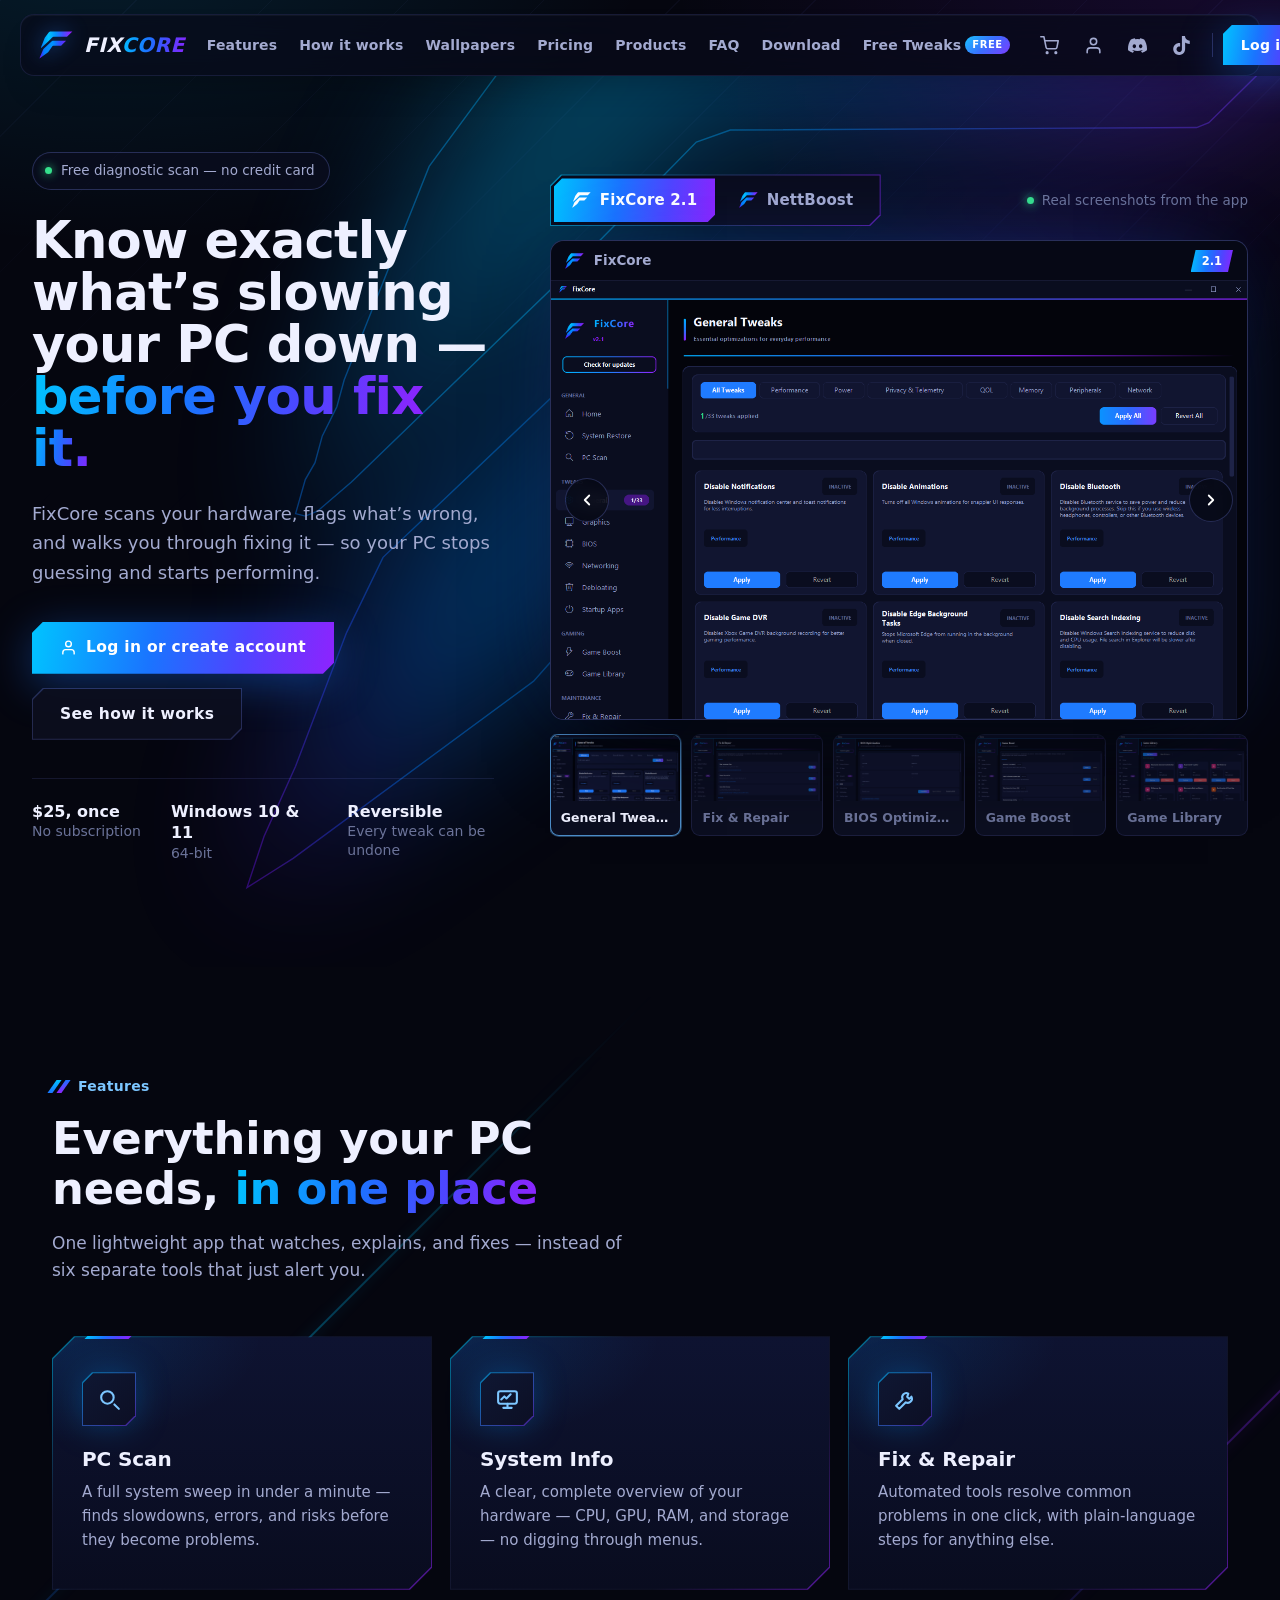
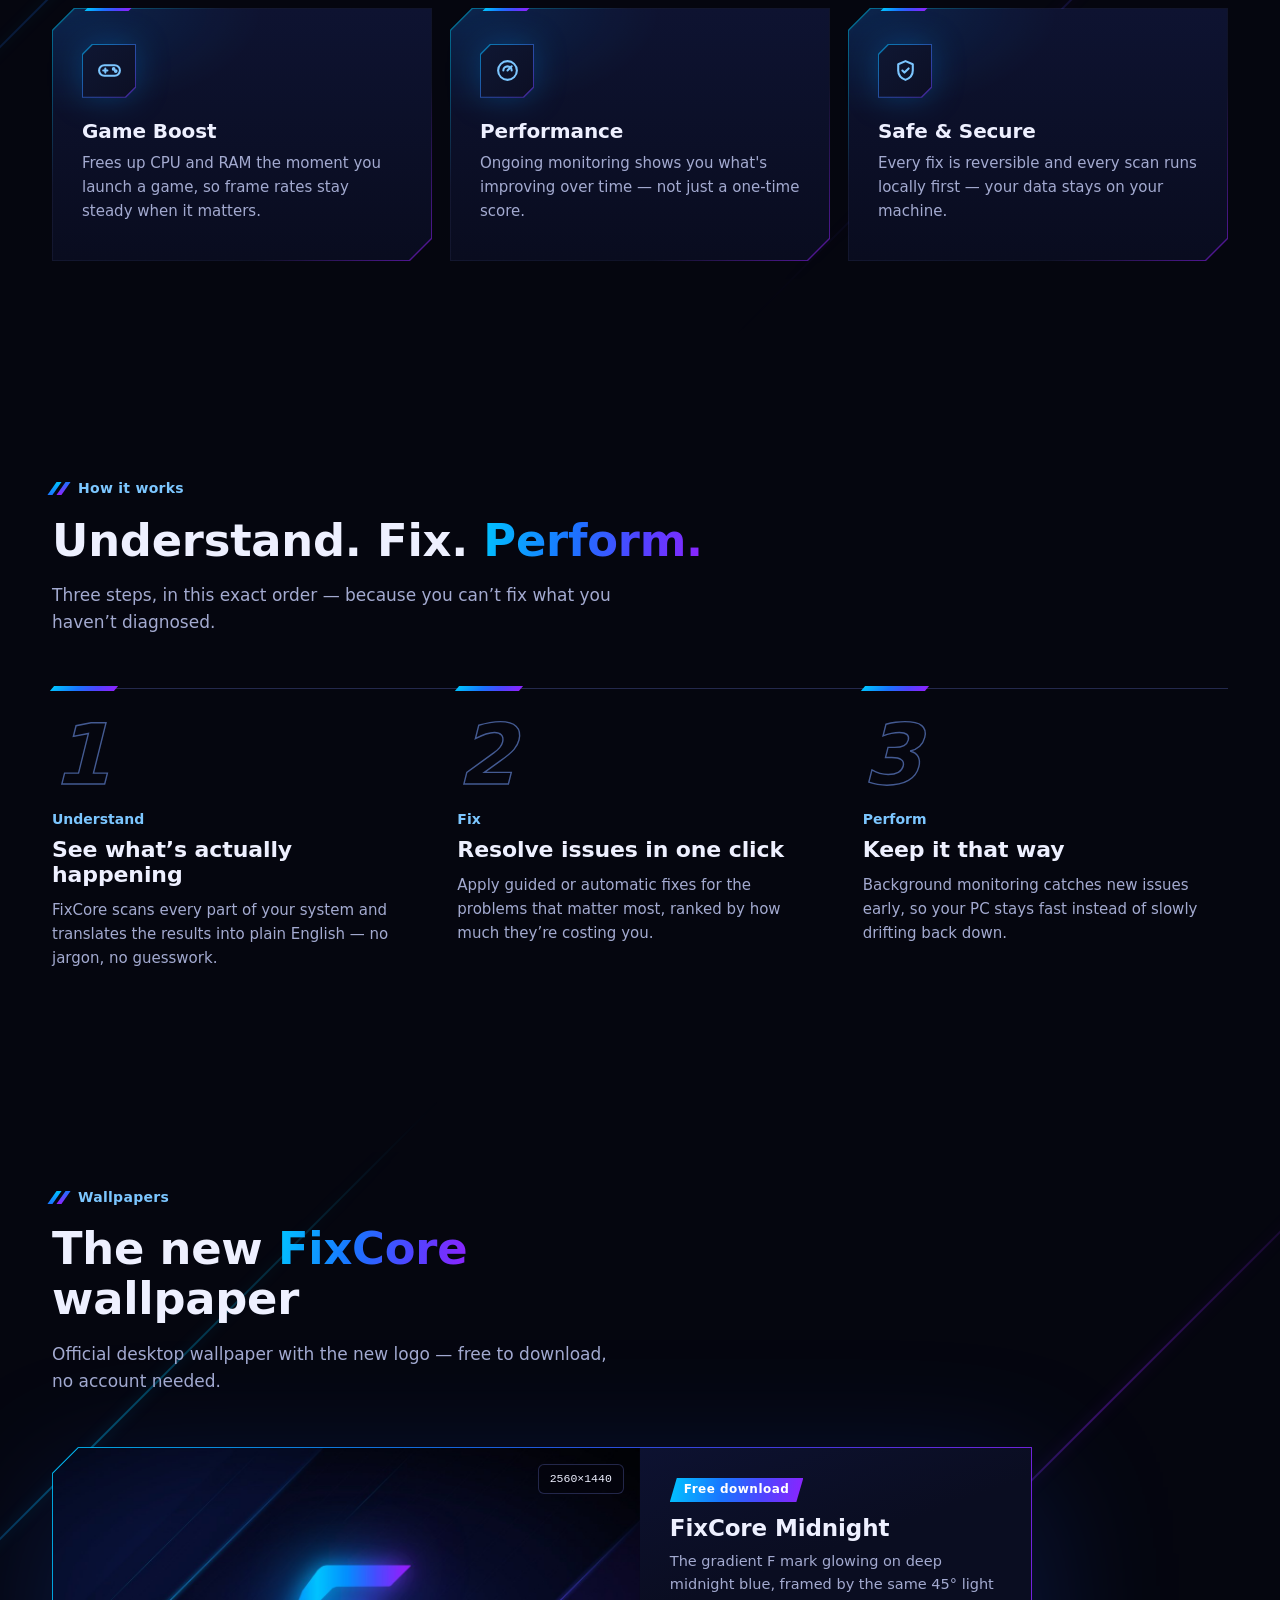
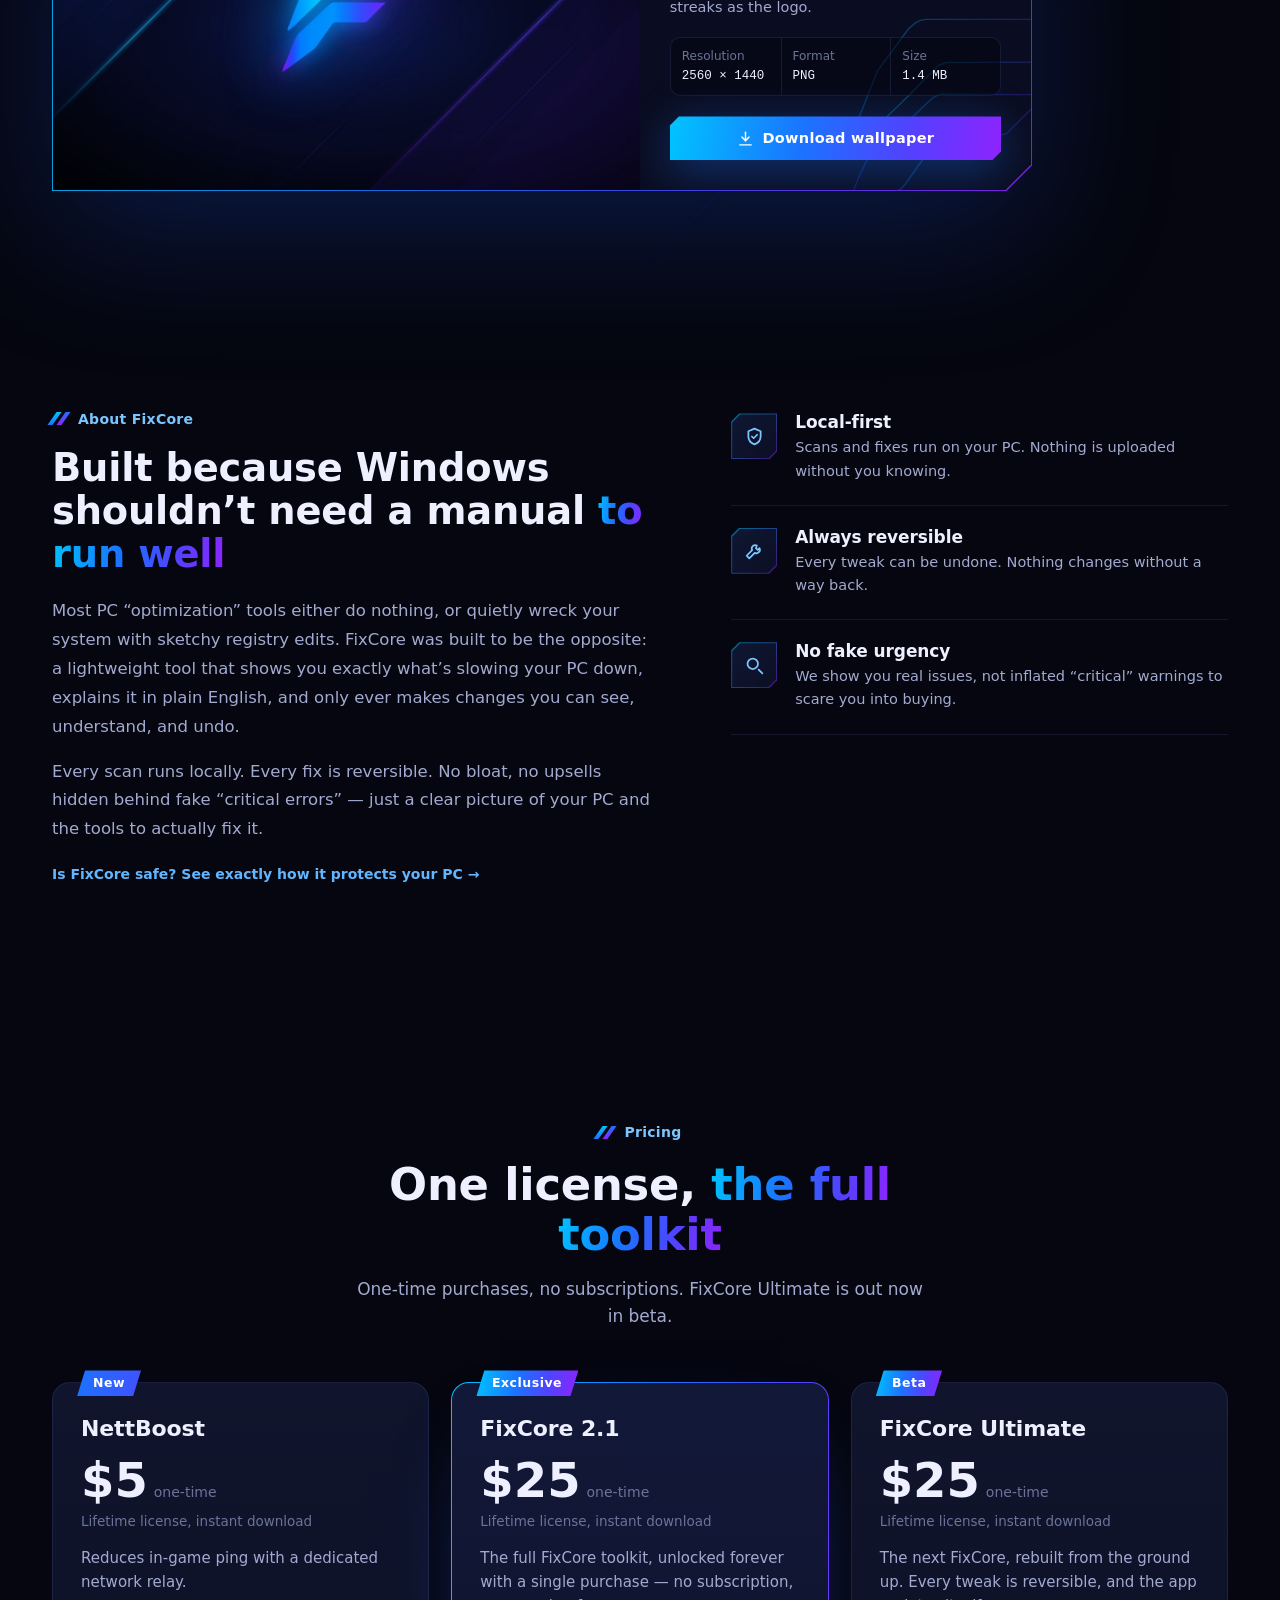
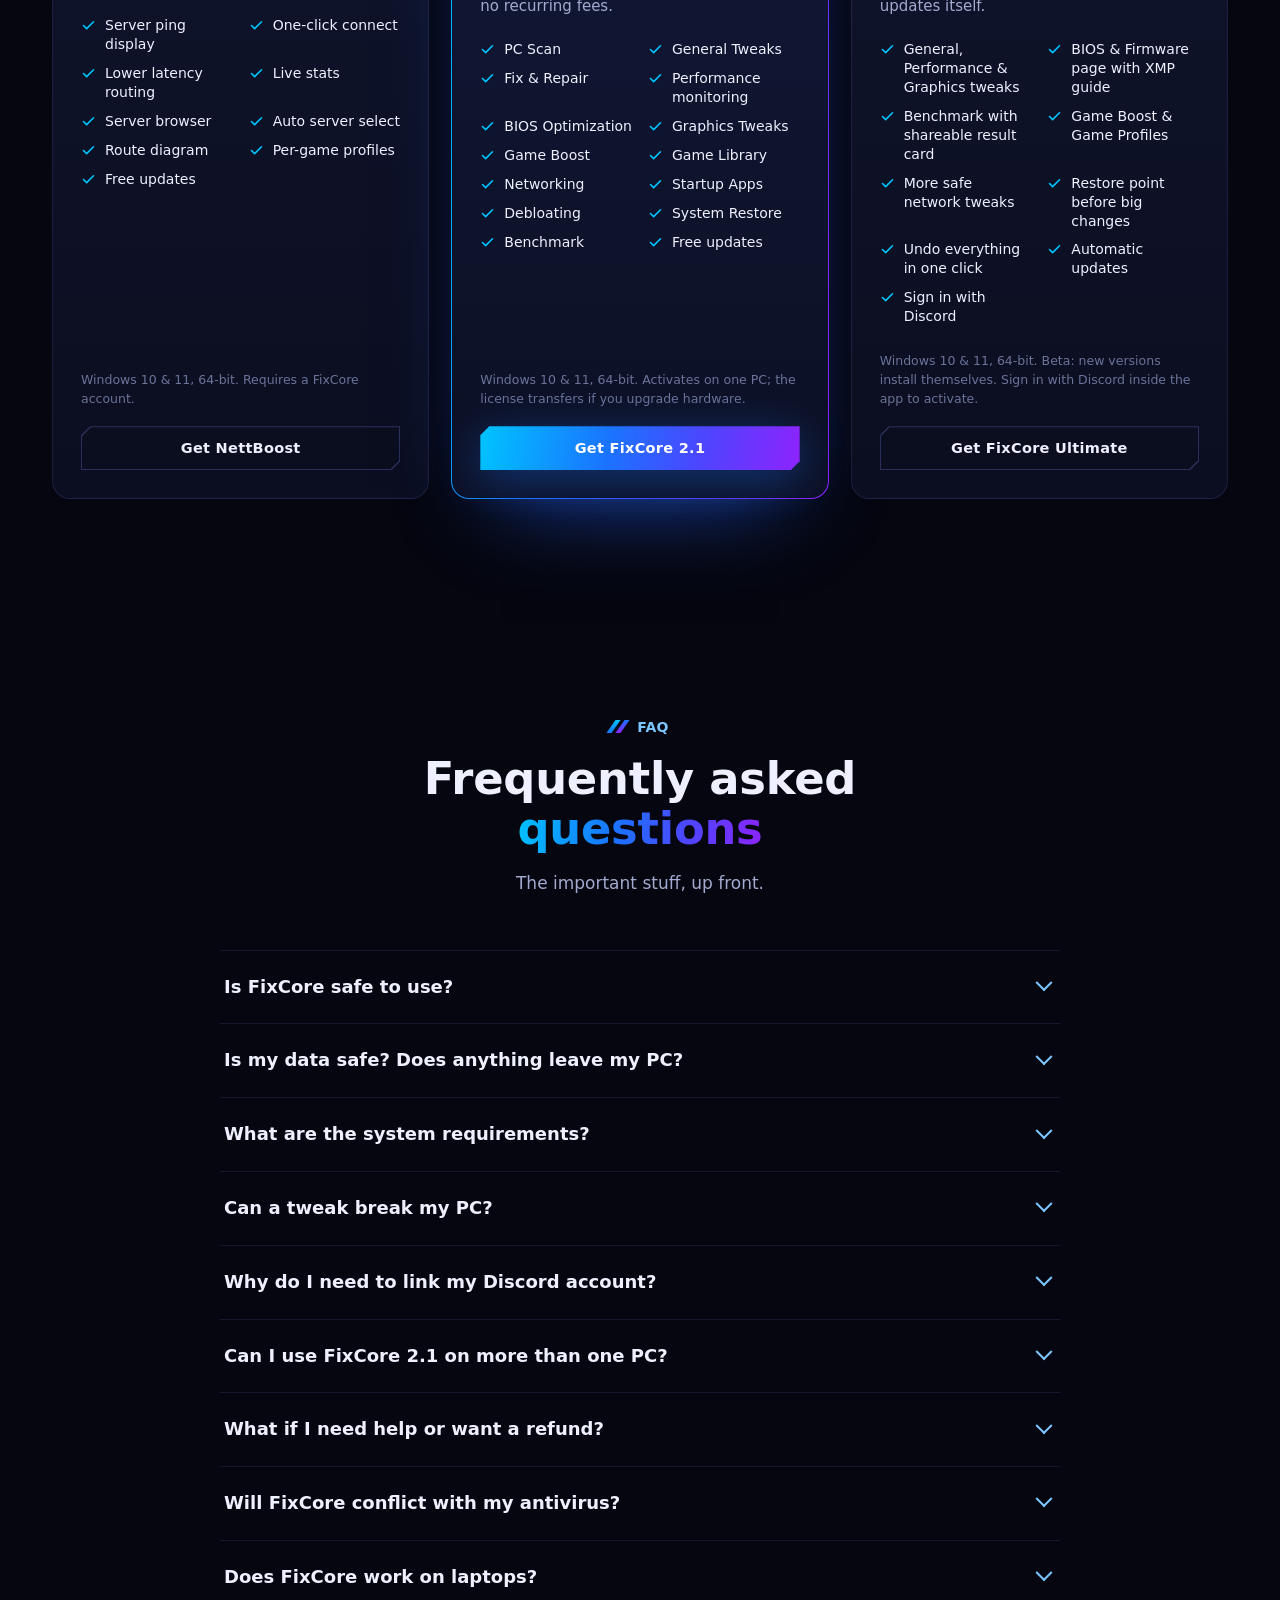
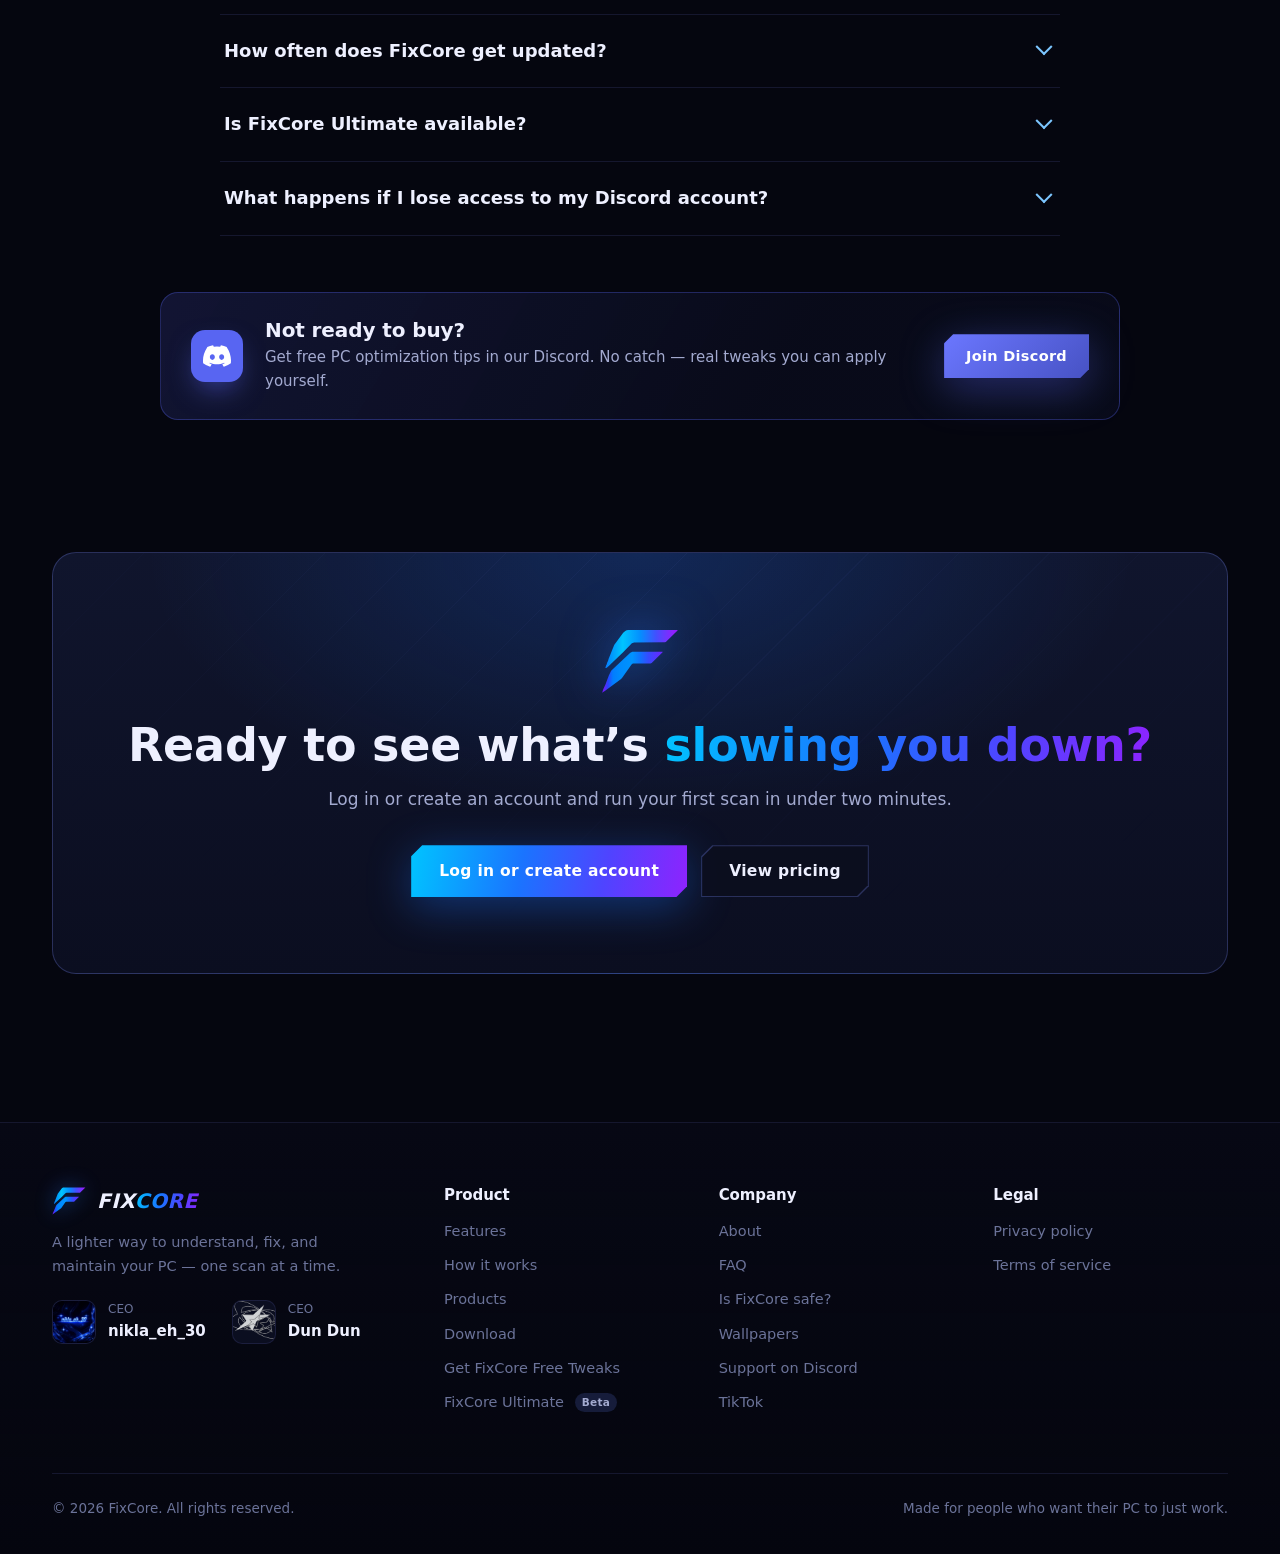
==== index.html @ 8e2f5617 "ultimate liv beta" ====
<!DOCTYPE html>
<html lang="en">
<head>
<meta charset="UTF-8">
<meta http-equiv="Content-Security-Policy" content="default-src 'self'; script-src 'self' 'sha256-XmFGZhYpRWzqjS08aFSjG/O9m71Kc00KHmCCa56nBFE=' 'sha256-UgBsmSJ3sj2iYAC6m/6LaHejY1MG4U70mtYmYf4UR2Y='; style-src 'self' 'unsafe-inline' https://fonts.googleapis.com; font-src 'self' data: https://fonts.gstatic.com; img-src 'self' data: https://cdn.discordapp.com https://media.discordapp.net; connect-src 'self' https://web-production-fae792.up.railway.app https://worker-production-8250.up.railway.app https://discord.com https://discordapp.com; object-src 'none'; base-uri 'self'; form-action 'self'">
<meta name="referrer" content="strict-origin-when-cross-origin">
<meta name="viewport" content="width=device-width, initial-scale=1.0">
<title>FixCore — Understand. Fix. Perform.</title>
<script>window.FC_PROMO={code:'FIXCOREFIRST',offCents:1000,endsAt:'2026-10-06T02:17:00+02:00'};try{if(Date.now()>=Date.parse(window.FC_PROMO.endsAt))document.documentElement.classList.add('promo-ended');}catch(e){}</script>
<meta name="description" content="FixCore is a Windows 10/11 optimization and repair app. It scans your PC locally, explains what's slowing it down, and fixes it with reversible tweaks. One-time $25, no subscription.">
<link rel="canonical" href="https://fixcorepc.com/">
<meta property="og:url" content="https://fixcorepc.com/">
<script type="application/ld+json">{"@context": "https://schema.org", "@graph": [{"@type": "Organization", "@id": "https://fixcorepc.com/#org", "name": "FixCore", "url": "https://fixcorepc.com/", "logo": "https://fixcorepc.com/assets/fixcore-logo-512.png", "sameAs": ["https://discord.gg/xCGN2hXY8J", "https://www.tiktok.com/@fixcore_official"], "description": "FixCore makes Windows optimization and repair software: FixCore 2.1 and NettBoost."}, {"@type": "WebSite", "@id": "https://fixcorepc.com/#site", "name": "FixCore", "url": "https://fixcorepc.com/", "publisher": {"@id": "https://fixcorepc.com/#org"}}, {"@type": "SoftwareApplication", "name": "FixCore 2.1", "operatingSystem": "Windows 10, Windows 11 (64-bit)", "applicationCategory": "UtilitiesApplication", "description": "Windows 10/11 optimization and repair app: PC scan, reversible performance tweaks, fix & repair tools, BIOS optimization, graphics tweaks, Game Boost, networking, startup apps, debloating, System Restore and a before/after benchmark. One-time purchase, no subscription.", "url": "https://fixcorepc.com/fixcore-2-1.html", "downloadUrl": "https://fixcorepc.com/download.html", "publisher": {"@id": "https://fixcorepc.com/#org"}, "offers": {"@type": "Offer", "price": "25.00", "priceCurrency": "USD", "url": "https://fixcorepc.com/fixcore-2-1.html", "availability": "https://schema.org/InStock"}}, {"@type": "SoftwareApplication", "name": "FixCore NettBoost", "operatingSystem": "Windows 10, Windows 11 (64-bit)", "applicationCategory": "UtilitiesApplication", "description": "Lowers in-game ping by routing game traffic through a dedicated network relay, with live server ping, auto server select and per-game profiles.", "url": "https://fixcorepc.com/nettboost.html", "downloadUrl": "https://fixcorepc.com/download.html", "publisher": {"@id": "https://fixcorepc.com/#org"}, "offers": {"@type": "Offer", "price": "5.00", "priceCurrency": "USD", "url": "https://fixcorepc.com/nettboost.html", "availability": "https://schema.org/InStock"}}, {"@type": "FAQPage", "mainEntity": [{"@type": "Question", "name": "Is FixCore safe to use?", "acceptedAnswer": {"@type": "Answer", "text": "Yes. Scans and fixes run locally on your PC, nothing changes unless you choose it, and every change can be undone, including a full System Restore. The installer contains no bundled software, and payments go through Stripe. Read how FixCore keeps your PC safe."}}, {"@type": "Question", "name": "Is my data safe? Does anything leave my PC?", "acceptedAnswer": {"@type": "Answer", "text": "No. Every scan and fix runs locally on your machine. FixCore never uploads your files, settings, or personal data anywhere — the only things that leave your PC are your account email and your Discord username, used to sign you in."}}, {"@type": "Question", "name": "What are the system requirements?", "acceptedAnswer": {"@type": "Answer", "text": "Windows 10 or 11, 64-bit. 4 GB RAM minimum (8 GB recommended), and about 200 MB of free disk space. No separate .NET or runtime installs needed — everything is bundled in the .exe."}}, {"@type": "Question", "name": "Can a tweak break my PC?", "acceptedAnswer": {"@type": "Answer", "text": "Every change FixCore makes is reversible. BIOS, Graphics, and General Tweaks can be turned off the same way they were turned on, and System Restore lets you roll your whole system back to before you ran anything."}}, {"@type": "Question", "name": "Why do I need to link my Discord account?", "acceptedAnswer": {"@type": "Answer", "text": "Your FixCore account is created with your email and password. Linking Discord right after is what ties your license and scan history to that account — it's a one-time step. FixCore only reads your username and avatar; it can't see your messages, servers, or friends list."}}, {"@type": "Question", "name": "Can I use FixCore 2.1 on more than one PC?", "acceptedAnswer": {"@type": "Answer", "text": "FixCore 2.1 activates on a single PC per license. If you upgrade or replace your hardware, the license transfers — just sign in with the same Discord account on the new machine."}}, {"@type": "Question", "name": "What if I need help or want a refund?", "acceptedAnswer": {"@type": "Answer", "text": "Reach out any time through Support in the footer below. If something isn't working as expected, we'll help you fix it — and if you're not satisfied within 14 days of purchase, we'll refund it, no questions asked."}}, {"@type": "Question", "name": "Will FixCore conflict with my antivirus?", "acceptedAnswer": {"@type": "Answer", "text": "No. FixCore is a standard signed application and doesn't touch anything your antivirus should be worried about. Some antivirus tools flag new or unsigned tools by default — if that happens, just allow FixCore and it'll run normally."}}, {"@type": "Question", "name": "Does FixCore work on laptops?", "acceptedAnswer": {"@type": "Answer", "text": "Yes. All the software-level tweaks work the same on laptops as desktops. BIOS Optimization depends on your laptop manufacturer exposing those settings — FixCore checks automatically and skips anything your hardware doesn't support."}}, {"@type": "Question", "name": "How often does FixCore get updated?", "acceptedAnswer": {"@type": "Answer", "text": "We ship updates regularly as new Windows versions, GPU drivers, and games come out. Every FixCore 2.1 license includes free updates for as long as that version is supported — no extra cost, no separate purchase."}}, {"@type": "Question", "name": "What happens if I lose access to my Discord account?", "acceptedAnswer": {"@type": "Answer", "text": "Reach out through Support with your purchase details and we'll help move your license to a new Discord account. Keeping recovery options enabled on your Discord account is the best way to avoid this in the first place."}}]}]}</script>
<meta name="theme-color" content="#05060f">
<meta property="og:type" content="website">
<meta property="og:site_name" content="FixCore">
<meta property="og:title" content="FixCore — Understand. Fix. Perform.">
<meta property="og:description" content="FixCore is a Windows 10/11 optimization and repair app. It scans your PC locally, explains what's slowing it down, and fixes it with reversible tweaks. One-time $25, no subscription.">
<meta property="og:image" content="https://fixcorepc.com/assets/og-banner.jpg">
<meta property="og:image:width" content="1600">
<meta property="og:image:height" content="640">
<meta property="og:image:alt" content="FixCore — Scan, Fix, Optimize">
<meta name="twitter:image" content="https://fixcorepc.com/assets/og-banner.jpg">
<meta name="twitter:card" content="summary_large_image">
<link rel="icon" type="image/svg+xml" href="assets/fixcore-logo.svg">
<link rel="icon" type="image/png" sizes="32x32" href="assets/favicon-32.png">
<link rel="icon" type="image/png" sizes="192x192" href="assets/favicon-192.png">
<link rel="apple-touch-icon" sizes="180x180" href="assets/apple-touch-icon.png">
<link rel="preconnect" href="https://fonts.googleapis.com">
<link rel="preconnect" href="https://fonts.gstatic.com" crossorigin>
<link href="https://fonts.googleapis.com/css2?family=Archivo:wght@400;500;600;700&family=Chakra+Petch:ital,wght@0,500;0,600;0,700;1,600;1,700&family=JetBrains+Mono:wght@500&display=swap" rel="stylesheet">
<link rel="stylesheet" href="assets/fixcore.css?v=23">
</head>
<body class="page-index" id="top">
<svg class="svg-defs" aria-hidden="true" focusable="false"><defs><linearGradient id="fxIcon" gradientUnits="userSpaceOnUse" x1="2" y1="2" x2="22" y2="22"><stop offset="0" stop-color="#2ad4ff"/><stop offset=".55" stop-color="#3f7dff"/><stop offset="1" stop-color="#a64dff"/></linearGradient></defs></svg>
<a class="skip-link" href="#main">Skip to content</a>
<div class="page-bg" aria-hidden="true"></div>

<header class="site-header" id="siteHeader">
  <nav class="nav" aria-label="Main">
    <a class="brand" href="#top" aria-label="FixCore home">
      <img class="brand-mark" src="assets/fixcore-logo.svg" alt="" width="34" height="28">
      <span class="brand-word">FIX<span>CORE</span></span>
    </a>
    <ul class="nav-links" id="navLinks">
      <li><a href="#features">Features</a></li>
      <li><a href="#how-it-works">How it works</a></li>
      <li><a href="#wallpapers">Wallpapers</a></li>
      <li><a href="#pricing">Pricing</a></li>
      <li><a href="products.html">Products</a></li>
      <li><a href="#faq">FAQ</a></li>
      <li><a href="download.html">Download</a></li>
      <li><a href="free-tweaks.html" title="Get FixCore Free Tweaks">Free Tweaks <span style="display:inline-block;margin-left:4px;padding:2px 7px;border-radius:999px;font-size:10px;font-weight:700;letter-spacing:.06em;line-height:1.4;vertical-align:1px;color:#fff;background:linear-gradient(135deg,#19c3ff,#3b6dff 50%,#7b3cff);">FREE</span></a></li>
      <li id="dashNavLink" style="display:none;"><a href="#dashboard">Dashboard</a></li>
    </ul>
    <div class="nav-right">
      <button class="icon-btn cart-btn" id="cartBtn" type="button" aria-label="Open cart">
        <svg viewBox="0 0 24 24" fill="none" stroke="currentColor" stroke-width="2" stroke-linecap="round" stroke-linejoin="round" aria-hidden="true"><circle cx="9" cy="21" r="1"/><circle cx="20" cy="21" r="1"/><path d="M1 1h4l2.7 13.4a2 2 0 0 0 2 1.6h9.7a2 2 0 0 0 2-1.6L23 6H6"/></svg>
        <span class="cart-badge" id="cartBadge">0</span>
      </button>
      <button class="icon-btn" id="profileBtn" type="button" aria-label="Account"><svg viewBox="0 0 24 24" fill="none" stroke="currentColor" stroke-width="2" stroke-linecap="round" stroke-linejoin="round" aria-hidden="true"><path d="M20 21v-2a4 4 0 0 0-4-4H8a4 4 0 0 0-4 4v2"/><circle cx="12" cy="7" r="4"/></svg></button>
      <a class="icon-btn nav-discord" href="https://discord.gg/xCGN2hXY8J" target="_blank" rel="noopener" aria-label="Join the FixCore Discord" title="Discord"><svg viewBox="0 0 24 24" fill="currentColor" aria-hidden="true"><path d="M20.317 4.369a19.79 19.79 0 0 0-4.885-1.515.074.074 0 0 0-.079.037c-.211.375-.444.865-.608 1.25a18.27 18.27 0 0 0-5.487 0 12.6 12.6 0 0 0-.617-1.25.077.077 0 0 0-.079-.037A19.74 19.74 0 0 0 3.677 4.37a.07.07 0 0 0-.032.027C.533 9.046-.32 13.58.099 18.058a.082.082 0 0 0 .031.056 19.9 19.9 0 0 0 5.993 3.03.078.078 0 0 0 .084-.028 14.09 14.09 0 0 0 1.226-1.994.076.076 0 0 0-.041-.106 13.1 13.1 0 0 1-1.872-.892.077.077 0 0 1-.008-.128c.126-.094.252-.192.372-.291a.074.074 0 0 1 .077-.01c3.928 1.793 8.18 1.793 12.062 0a.074.074 0 0 1 .078.009c.12.099.246.198.373.292a.077.077 0 0 1-.006.127 12.3 12.3 0 0 1-1.873.892.076.076 0 0 0-.04.107c.36.698.772 1.362 1.225 1.993a.076.076 0 0 0 .084.029 19.84 19.84 0 0 0 6.002-3.03.077.077 0 0 0 .032-.055c.5-5.177-.838-9.674-3.549-13.662a.06.06 0 0 0-.031-.028zM8.02 15.331c-1.183 0-2.157-1.085-2.157-2.419 0-1.333.955-2.419 2.157-2.419 1.211 0 2.176 1.096 2.157 2.42 0 1.333-.955 2.418-2.157 2.418zm7.975 0c-1.183 0-2.157-1.085-2.157-2.419 0-1.333.955-2.419 2.157-2.419 1.211 0 2.176 1.096 2.157 2.42 0 1.333-.946 2.418-2.157 2.418z"/></svg></a>
      <a class="icon-btn nav-discord nav-tiktok" href="https://www.tiktok.com/@fixcore_official" target="_blank" rel="noopener" aria-label="FixCore on TikTok" title="TikTok"><svg viewBox="0 0 24 24" fill="currentColor" aria-hidden="true"><path d="M12.525.02c1.31-.02 2.61-.01 3.91-.02.08 1.53.63 3.09 1.75 4.17 1.12 1.11 2.7 1.62 4.24 1.79v4.03c-1.44-.05-2.89-.35-4.2-.97-.57-.26-1.1-.59-1.62-.93-.01 2.92.01 5.84-.02 8.75-.08 1.4-.54 2.79-1.35 3.94-1.31 1.92-3.58 3.17-5.91 3.21-1.43.08-2.86-.31-4.08-1.03-2.02-1.19-3.44-3.37-3.65-5.71-.02-.5-.03-1-.01-1.49.18-1.9 1.12-3.72 2.58-4.96 1.66-1.44 3.98-2.13 6.15-1.72.02 1.48-.04 2.96-.04 4.44-.99-.32-2.15-.23-3.02.37-.63.41-1.11 1.04-1.36 1.75-.21.51-.15 1.07-.14 1.61.24 1.64 1.82 3.02 3.5 2.87 1.12-.01 2.19-.66 2.77-1.61.19-.33.4-.67.41-1.06.1-1.79.06-3.57.07-5.36.01-4.03-.01-8.05.02-12.07z"/></svg></a>
      <span class="nav-sep" aria-hidden="true"></span>
      <div class="nav-actions" id="navActions"><button class="btn btn-primary" id="openLogin" type="button">Log in</button></div>
      <button class="hamburger" id="hamburger" type="button" aria-label="Toggle menu" aria-expanded="false" aria-controls="navLinks"><span></span><span></span><span></span></button>
    </div>
  </nav>
</header>

<main id="main">
  <!-- HERO -->
  <section class="hero">
    <div class="hero-art" aria-hidden="true">
      <img class="glow" src="assets/fixcore-logo.svg" alt="">
      <img class="outline" src="assets/fixcore-outline.svg" alt="">
    </div>
    <div class="wrap hero-grid">
      <div class="hero-copy">
        <p class="hero-chip"><span class="dot"></span>Free diagnostic scan — no credit card</p>
        <h1>Know exactly what’s slowing your PC down — <span class="accent">before you fix it.</span></h1>
        <p class="lead">FixCore scans your hardware, flags what’s wrong, and walks you through fixing it — so your PC stops guessing and starts performing.</p>
        <div class="hero-ctas">
          <button class="btn btn-primary btn-lg" id="heroSignup" type="button"><svg viewBox="0 0 24 24" fill="none" stroke="currentColor" stroke-width="2" stroke-linecap="round" stroke-linejoin="round" aria-hidden="true"><path d="M20 21v-2a4 4 0 0 0-4-4H8a4 4 0 0 0-4 4v2"/><circle cx="12" cy="7" r="4"/></svg>Log in or create account</button>
          <a href="#how-it-works" class="btn btn-ghost btn-lg">See how it works</a>
        </div>
        <ul class="hero-facts">
          <li><b><span class="promo-on">$15</span><span class="promo-off">$25</span>, once</b><span class="promo-on">Launch offer, save $10</span><span class="promo-off">No subscription</span></li>
          <li><b>Windows 10 &amp; 11</b>64-bit</li>
          <li><b>Reversible</b>Every tweak can be undone</li>
        </ul>
      </div>

      <div class="app-preview" id="heroPreview" data-product="fixcore">
        <div class="app-preview-top">
          <div class="product-switch" role="tablist" aria-label="Choose product">
            <span class="ps-indicator" aria-hidden="true"></span>
            <button class="ps-btn active" type="button" role="tab" aria-selected="true" data-product="fixcore" data-title="FixCore" data-ver="2.1" data-note="Real screenshots from the app"><img src="assets/fixcore-logo.svg" alt="" width="19" height="16">FixCore 2.1</button>
            <button class="ps-btn" type="button" role="tab" aria-selected="false" tabindex="-1" data-product="nettboost" data-title="FixCore NettBoost" data-ver="New" data-note="Lower ping, steadier games"><img src="assets/fixcore-logo.svg" alt="" width="19" height="16">NettBoost</button>
          </div>
          <span class="app-preview-note"><span class="dot"></span><span data-hp-note>Real screenshots from the app</span></span>
        </div>
        <div class="app-window">
          <div class="app-window-bar"><img src="assets/fixcore-logo.svg" alt="" width="19" height="16"><span class="title" data-hp-title>FixCore</span><span class="ver" data-hp-ver>2.1</span></div>
          <div class="app-screen">
            <img id="heroPreviewImg" src="fixcore-general-tweaks.png" alt="FixCore 2.1: General Tweaks screen" width="1265" height="796">
            <div class="nb-spotlight" id="heroSpotlight" hidden>
              <div class="nb-spot-art" aria-hidden="true"><img src="assets/fixcore-logo.svg" alt="" width="240" height="200"></div>
              <div class="nb-spot-copy">
                <span class="product-tag">New</span>
                <h3>FixCore <span class="accent">NettBoost</span></h3>
                <p>Lower, steadier ping in the games you play. NettBoost routes your traffic through a dedicated relay.</p>
                <div class="nb-spot-ctas">
                  <a class="btn btn-primary" href="nettboost.html">Get NettBoost for $5</a>
                  <a class="btn btn-ghost" href="download.html">Download</a>
                </div>
              </div>
            </div>
            <button class="app-nav prev" id="heroPreviewPrev" type="button" aria-label="Previous screenshot"><svg viewBox="0 0 24 24" fill="none" stroke="currentColor" stroke-width="2.4" stroke-linecap="round" stroke-linejoin="round" aria-hidden="true"><path d="M15 6l-6 6 6 6"/></svg></button>
            <button class="app-nav next" id="heroPreviewNext" type="button" aria-label="Next screenshot"><svg viewBox="0 0 24 24" fill="none" stroke="currentColor" stroke-width="2.4" stroke-linecap="round" stroke-linejoin="round" aria-hidden="true"><path d="M9 6l6 6-6 6"/></svg></button>
          </div>
        </div>
        <div class="app-thumbs" data-product="fixcore">
          <button class="app-thumb active" type="button" data-src="fixcore-general-tweaks.png" data-alt="FixCore 2.1: General Tweaks screen" aria-label="Show General Tweaks" aria-pressed="true"><img src="fixcore-general-tweaks.png" alt="" loading="lazy"><span>General Tweaks</span></button>
          <button class="app-thumb" type="button" data-src="fixcore-fix-repair.png" data-alt="FixCore 2.1: Fix &amp; Repair screen" aria-label="Show Fix &amp; Repair" aria-pressed="false"><img src="fixcore-fix-repair.png" alt="" loading="lazy"><span>Fix &amp; Repair</span></button>
          <button class="app-thumb" type="button" data-src="fixcore-bios-optimization.png" data-alt="FixCore 2.1: BIOS Optimization screen" aria-label="Show BIOS Optimization" aria-pressed="false"><img src="fixcore-bios-optimization.png" alt="" loading="lazy"><span>BIOS Optimization</span></button>
          <button class="app-thumb" type="button" data-src="fixcore-game-boost.png" data-alt="FixCore 2.1: Game Boost screen" aria-label="Show Game Boost" aria-pressed="false"><img src="fixcore-game-boost.png" alt="" loading="lazy"><span>Game Boost</span></button>
          <button class="app-thumb" type="button" data-src="fixcore-game-library.png" data-alt="FixCore 2.1: Game Library screen" aria-label="Show Game Library" aria-pressed="false"><img src="fixcore-game-library.png" alt="" loading="lazy"><span>Game Library</span></button>
        </div>
        <div class="app-thumbs" data-product="nettboost" hidden>
          <div class="nb-tile"><svg viewBox="0 0 24 24" fill="none" stroke="currentColor" stroke-width="2" stroke-linecap="round" stroke-linejoin="round" aria-hidden="true"><path d="M12 12l4-4"/><circle cx="12" cy="12" r="9"/><path d="M8 12a4 4 0 0 1 8 0"/></svg><span>Server ping display</span></div>
          <div class="nb-tile"><svg viewBox="0 0 24 24" fill="none" stroke="currentColor" stroke-width="2" stroke-linecap="round" stroke-linejoin="round" aria-hidden="true"><path d="M13 2L3 14h9l-1 8 10-12h-9l1-8z"/></svg><span>One-click connect</span></div>
          <div class="nb-tile"><svg viewBox="0 0 24 24" fill="none" stroke="currentColor" stroke-width="2" stroke-linecap="round" stroke-linejoin="round" aria-hidden="true"><circle cx="6" cy="19" r="2"/><circle cx="18" cy="5" r="2"/><path d="M8 19h7.5a3.5 3.5 0 0 0 0-7h-7a3.5 3.5 0 0 1 0-7H16"/></svg><span>Lower latency routing</span></div>
          <div class="nb-tile"><svg viewBox="0 0 24 24" fill="none" stroke="currentColor" stroke-width="2" stroke-linecap="round" stroke-linejoin="round" aria-hidden="true"><rect x="2" y="7" width="20" height="10" rx="5"/><path d="M8 10v4M6 12h4"/><circle cx="16" cy="10.5" r="0.8" fill="currentColor"/><circle cx="18" cy="12.5" r="0.8" fill="currentColor"/></svg><span>Per-game profiles</span></div>
        </div>
      </div>
    </div>
  </section>

  <!-- FEATURES -->
  <section class="section" id="features">
    <div class="fx-streaks" aria-hidden="true"></div>
    <div class="wrap">
      <div class="section-head">
        <span class="kicker">Features</span>
        <h2>Everything your PC needs, <span class="accent">in one place</span></h2>
        <p>One lightweight app that watches, explains, and fixes — instead of six separate tools that just alert you.</p>
      </div>
      <div class="feature-grid">
        <div class="feature" data-reveal style="--d:0">
          <span class="accent-bar" aria-hidden="true"></span>
          <div class="icon-badge"><svg viewBox="0 0 24 24" fill="none" stroke="currentColor" stroke-width="2" stroke-linecap="round" stroke-linejoin="round" aria-hidden="true"><circle cx="10" cy="10" r="6"/><path d="M21 21l-4.3-4.3"/></svg></div>
          <h3>PC Scan</h3>
          <p>A full system sweep in under a minute — finds slowdowns, errors, and risks before they become problems.</p>
        </div>
        <div class="feature" data-reveal style="--d:1">
          <span class="accent-bar" aria-hidden="true"></span>
          <div class="icon-badge"><svg viewBox="0 0 24 24" fill="none" stroke="currentColor" stroke-width="2" stroke-linecap="round" stroke-linejoin="round" aria-hidden="true"><rect x="3" y="4" width="18" height="12" rx="2"/><path d="M8 20h8M12 16v4"/><path d="M6 12l3-3 2 2 4-4"/></svg></div>
          <h3>System Info</h3>
          <p>A clear, complete overview of your hardware — CPU, GPU, RAM, and storage — no digging through menus.</p>
        </div>
        <div class="feature" data-reveal style="--d:2">
          <span class="accent-bar" aria-hidden="true"></span>
          <div class="icon-badge"><svg viewBox="0 0 24 24" fill="none" stroke="currentColor" stroke-width="2" stroke-linecap="round" stroke-linejoin="round" aria-hidden="true"><path d="M14.7 6.3a4 4 0 0 0-5.4 5.4L3 18l3 3 6.3-6.3a4 4 0 0 0 5.4-5.4l-2.1 2.1-2-2z"/></svg></div>
          <h3>Fix &amp; Repair</h3>
          <p>Automated tools resolve common problems in one click, with plain-language steps for anything else.</p>
        </div>
        <div class="feature" data-reveal style="--d:0">
          <span class="accent-bar" aria-hidden="true"></span>
          <div class="icon-badge"><svg viewBox="0 0 24 24" fill="none" stroke="currentColor" stroke-width="2" stroke-linecap="round" stroke-linejoin="round" aria-hidden="true"><rect x="2" y="7" width="20" height="10" rx="5"/><path d="M8 10v4M6 12h4"/><circle cx="16" cy="10.5" r="0.8" fill="currentColor"/><circle cx="18" cy="12.5" r="0.8" fill="currentColor"/></svg></div>
          <h3>Game Boost</h3>
          <p>Frees up CPU and RAM the moment you launch a game, so frame rates stay steady when it matters.</p>
        </div>
        <div class="feature" data-reveal style="--d:1">
          <span class="accent-bar" aria-hidden="true"></span>
          <div class="icon-badge"><svg viewBox="0 0 24 24" fill="none" stroke="currentColor" stroke-width="2" stroke-linecap="round" stroke-linejoin="round" aria-hidden="true"><path d="M12 12l4-4"/><circle cx="12" cy="12" r="9"/><path d="M8 12a4 4 0 0 1 8 0"/></svg></div>
          <h3>Performance</h3>
          <p>Ongoing monitoring shows you what's improving over time — not just a one-time score.</p>
        </div>
        <div class="feature" data-reveal style="--d:2">
          <span class="accent-bar" aria-hidden="true"></span>
          <div class="icon-badge"><svg viewBox="0 0 24 24" fill="none" stroke="currentColor" stroke-width="2" stroke-linecap="round" stroke-linejoin="round" aria-hidden="true"><path d="M12 3l7 3v6c0 4.5-3 7.5-7 9-4-1.5-7-4.5-7-9V6l7-3z"/><path d="M9 12l2 2 4-4"/></svg></div>
          <h3>Safe &amp; Secure</h3>
          <p>Every fix is reversible and every scan runs locally first — your data stays on your machine.</p>
        </div>
      </div>
    </div>
  </section>

  <!-- HOW IT WORKS -->
  <section class="section" id="how-it-works">
    <div class="wrap">
      <div class="section-head">
        <span class="kicker">How it works</span>
        <h2>Understand. Fix. <span class="accent">Perform.</span></h2>
        <p>Three steps, in this exact order — because you can’t fix what you haven’t diagnosed.</p>
      </div>
      <ol class="steps">
        <li class="step" data-reveal style="--d:0">
          <span class="step-num">1</span>
          <span class="step-tag">Understand</span>
          <h3>See what’s actually happening</h3>
          <p>FixCore scans every part of your system and translates the results into plain English — no jargon, no guesswork.</p>
        </li>
        <li class="step" data-reveal style="--d:1">
          <span class="step-num">2</span>
          <span class="step-tag">Fix</span>
          <h3>Resolve issues in one click</h3>
          <p>Apply guided or automatic fixes for the problems that matter most, ranked by how much they’re costing you.</p>
        </li>
        <li class="step" data-reveal style="--d:2">
          <span class="step-num">3</span>
          <span class="step-tag">Perform</span>
          <h3>Keep it that way</h3>
          <p>Background monitoring catches new issues early, so your PC stays fast instead of slowly drifting back down.</p>
        </li>
      </ol>
    </div>
  </section>

  <!-- WALLPAPERS -->
  <section class="section" id="wallpapers">
    <div class="fx-streaks flip" aria-hidden="true"></div>
    <div class="wrap">
      <div class="section-head">
        <span class="kicker">Wallpapers</span>
        <h2>The new <span class="accent">FixCore</span> wallpaper</h2>
        <p>Official desktop wallpaper with the new logo — free to download, no account needed.</p>
      </div>
      <div class="wallpaper-card" data-reveal>
        <div class="wallpaper-thumb">
          <img src="assets/wallpaper-preview.jpg" alt="FixCore wallpaper: the gradient F logo glowing on dark blue with diagonal light streaks" width="1280" height="720" loading="lazy">
          <span class="wallpaper-res-tag">2560×1440</span>
        </div>
        <div class="wallpaper-info">
          <span class="product-tag">Free download</span>
          <h3>FixCore Midnight</h3>
          <p>The gradient F mark glowing on deep midnight blue, framed by the same 45° light streaks as the logo.</p>
          <dl class="wp-specs">
            <div><dt>Resolution</dt><dd>2560 × 1440</dd></div>
            <div><dt>Format</dt><dd>PNG</dd></div>
            <div><dt>Size</dt><dd>1.4 MB</dd></div>
          </dl>
          <a class="btn btn-primary" href="fixcore-wallpaper.png" download="fixcore-wallpaper.png"><svg viewBox="0 0 24 24" fill="none" stroke="currentColor" stroke-width="2" stroke-linecap="round" stroke-linejoin="round" aria-hidden="true"><path d="M12 3v12"/><path d="M7 10l5 5 5-5"/><path d="M4 21h16"/></svg>Download wallpaper</a>
        </div>
      </div>
    </div>
  </section>

  <!-- ABOUT -->
  <section class="section" id="about">
    <div class="wrap">
      <div class="about-grid">
        <div class="about-copy">
          <span class="kicker">About FixCore</span>
          <h2>Built because Windows shouldn’t need a manual <span class="accent">to run well</span></h2>
          <p>Most PC “optimization” tools either do nothing, or quietly wreck your system with sketchy registry edits. FixCore was built to be the opposite: a lightweight tool that shows you exactly what’s slowing your PC down, explains it in plain English, and only ever makes changes you can see, understand, and undo.</p>
          <p>Every scan runs locally. Every fix is reversible. No bloat, no upsells hidden behind fake “critical errors” — just a clear picture of your PC and the tools to actually fix it.</p>
          <p><a class="link-btn" href="safety.html">Is FixCore safe? See exactly how it protects your PC →</a></p>
        </div>
        <div class="about-values">
          <div class="about-value" data-reveal style="--d:0">
            <div class="icon-badge"><svg viewBox="0 0 24 24" fill="none" stroke="currentColor" stroke-width="2" stroke-linecap="round" stroke-linejoin="round" aria-hidden="true"><path d="M12 3l7 3v6c0 4.5-3 7.5-7 9-4-1.5-7-4.5-7-9V6l7-3z"/><path d="M9 12l2 2 4-4"/></svg></div>
            <div><h4>Local-first</h4><p>Scans and fixes run on your PC. Nothing is uploaded without you knowing.</p></div>
          </div>
          <div class="about-value" data-reveal style="--d:1">
            <div class="icon-badge"><svg viewBox="0 0 24 24" fill="none" stroke="currentColor" stroke-width="2" stroke-linecap="round" stroke-linejoin="round" aria-hidden="true"><path d="M14.7 6.3a4 4 0 0 0-5.4 5.4L3 18l3 3 6.3-6.3a4 4 0 0 0 5.4-5.4l-2.1 2.1-2-2z"/></svg></div>
            <div><h4>Always reversible</h4><p>Every tweak can be undone. Nothing changes without a way back.</p></div>
          </div>
          <div class="about-value" data-reveal style="--d:2">
            <div class="icon-badge"><svg viewBox="0 0 24 24" fill="none" stroke="currentColor" stroke-width="2" stroke-linecap="round" stroke-linejoin="round" aria-hidden="true"><circle cx="10" cy="10" r="6"/><path d="M21 21l-4.3-4.3"/></svg></div>
            <div><h4>No fake urgency</h4><p>We show you real issues, not inflated “critical” warnings to scare you into buying.</p></div>
          </div>
        </div>
      </div>
    </div>
  </section>

  <!-- DASHBOARD (shown after sign-in) -->
  <section class="section dashboard" id="dashboard">
    <div class="wrap">
      <div class="dash-head">
        <div>
          <h2>Your dashboard</h2>
          <p id="dashGreeting">Everything FixCore can do for this PC, in one place.</p>
        </div>
        <div class="dash-status"><span class="dot"></span>System monitored</div>
      </div>
      <div class="screenshot-tabs" id="screenshotTabs">
        <button class="screenshot-tab active" data-target="general-tweaks" type="button">General Tweaks</button>
        <button class="screenshot-tab" data-target="fix-repair" type="button">Fix &amp; Repair</button>
        <button class="screenshot-tab" data-target="bios-optimization" type="button">BIOS Optimization</button>
        <button class="screenshot-tab" data-target="game-boost" type="button">Game Boost</button>
        <button class="screenshot-tab" data-target="game-library" type="button">Game Library</button>
      </div>
      <p class="screenshot-caption">Real screenshots from FixCore 2.1 — no mockups, this is what you’ll actually see.</p>
      <div class="screenshot-frame">
        <img id="screenshotImg" src="fixcore-general-tweaks.png" alt="FixCore 2.1 app screenshot" width="1265" height="796" loading="lazy">
      </div>
    </div>
  </section>

  <!-- PRICING -->
  <section class="section" id="pricing">
    <div class="wrap">
      <div class="section-head center">
        <span class="kicker">Pricing</span>
        <h2>One license, <span class="accent">the full toolkit</span></h2>
        <p>One-time purchases, no subscriptions. FixCore Ultimate is out now in beta.</p>
      </div>
      <div class="pricing-grid">
        <article class="price-card" data-reveal>
          <span class="tag alt">New</span>
          <h3>NettBoost</h3>
          <div class="price">$5<small>one-time</small></div>
          <p class="price-meta">Lifetime license, instant download</p>
          <p class="desc">Reduces in-game ping with a dedicated network relay.</p>
          <ul class="check-list"><li><svg viewBox="0 0 24 24" fill="none" stroke="currentColor" stroke-width="2.6" stroke-linecap="round" stroke-linejoin="round" aria-hidden="true"><path d="M20 6L9 17l-5-5"/></svg><span>Server ping display</span></li><li><svg viewBox="0 0 24 24" fill="none" stroke="currentColor" stroke-width="2.6" stroke-linecap="round" stroke-linejoin="round" aria-hidden="true"><path d="M20 6L9 17l-5-5"/></svg><span>One-click connect</span></li><li><svg viewBox="0 0 24 24" fill="none" stroke="currentColor" stroke-width="2.6" stroke-linecap="round" stroke-linejoin="round" aria-hidden="true"><path d="M20 6L9 17l-5-5"/></svg><span>Lower latency routing</span></li><li><svg viewBox="0 0 24 24" fill="none" stroke="currentColor" stroke-width="2.6" stroke-linecap="round" stroke-linejoin="round" aria-hidden="true"><path d="M20 6L9 17l-5-5"/></svg><span>Live stats</span></li><li><svg viewBox="0 0 24 24" fill="none" stroke="currentColor" stroke-width="2.6" stroke-linecap="round" stroke-linejoin="round" aria-hidden="true"><path d="M20 6L9 17l-5-5"/></svg><span>Server browser</span></li><li><svg viewBox="0 0 24 24" fill="none" stroke="currentColor" stroke-width="2.6" stroke-linecap="round" stroke-linejoin="round" aria-hidden="true"><path d="M20 6L9 17l-5-5"/></svg><span>Auto server select</span></li><li><svg viewBox="0 0 24 24" fill="none" stroke="currentColor" stroke-width="2.6" stroke-linecap="round" stroke-linejoin="round" aria-hidden="true"><path d="M20 6L9 17l-5-5"/></svg><span>Route diagram</span></li><li><svg viewBox="0 0 24 24" fill="none" stroke="currentColor" stroke-width="2.6" stroke-linecap="round" stroke-linejoin="round" aria-hidden="true"><path d="M20 6L9 17l-5-5"/></svg><span>Per-game profiles</span></li><li><svg viewBox="0 0 24 24" fill="none" stroke="currentColor" stroke-width="2.6" stroke-linecap="round" stroke-linejoin="round" aria-hidden="true"><path d="M20 6L9 17l-5-5"/></svg><span>Free updates</span></li></ul>
          <p class="price-footnote">Windows 10 &amp; 11, 64-bit. Requires a FixCore account.</p>
          <a class="btn btn-ghost" href="nettboost.html">Get NettBoost</a>
        </article>
        <article class="price-card featured" data-reveal style="--d:1">
          <span class="tag">Exclusive</span>
          <h3>FixCore 2.1</h3>
          <div class="price"><span class="promo-on"><s class="price-old">$25</s>$15</span><span class="promo-off">$25</span><small>one-time</small></div>
          <div class="promo-deal promo-on"><span class="save-chip">Save $10</span><span class="promo-timer"><svg viewBox="0 0 24 24" fill="none" stroke="currentColor" stroke-width="2" stroke-linecap="round" stroke-linejoin="round" aria-hidden="true"><circle cx="12" cy="12" r="10"/><path d="M12 6v6l4 2"/></svg> Offer ends in <b data-promo-countdown>5d</b></span></div>
          <p class="price-meta">Lifetime license, instant download</p>
          <p class="desc">The full FixCore toolkit, unlocked forever with a single purchase — no subscription, no recurring fees.</p>
          <ul class="check-list"><li><svg viewBox="0 0 24 24" fill="none" stroke="currentColor" stroke-width="2.6" stroke-linecap="round" stroke-linejoin="round" aria-hidden="true"><path d="M20 6L9 17l-5-5"/></svg><span>PC Scan</span></li><li><svg viewBox="0 0 24 24" fill="none" stroke="currentColor" stroke-width="2.6" stroke-linecap="round" stroke-linejoin="round" aria-hidden="true"><path d="M20 6L9 17l-5-5"/></svg><span>General Tweaks</span></li><li><svg viewBox="0 0 24 24" fill="none" stroke="currentColor" stroke-width="2.6" stroke-linecap="round" stroke-linejoin="round" aria-hidden="true"><path d="M20 6L9 17l-5-5"/></svg><span>Fix &amp; Repair</span></li><li><svg viewBox="0 0 24 24" fill="none" stroke="currentColor" stroke-width="2.6" stroke-linecap="round" stroke-linejoin="round" aria-hidden="true"><path d="M20 6L9 17l-5-5"/></svg><span>Performance monitoring</span></li><li><svg viewBox="0 0 24 24" fill="none" stroke="currentColor" stroke-width="2.6" stroke-linecap="round" stroke-linejoin="round" aria-hidden="true"><path d="M20 6L9 17l-5-5"/></svg><span>BIOS Optimization</span></li><li><svg viewBox="0 0 24 24" fill="none" stroke="currentColor" stroke-width="2.6" stroke-linecap="round" stroke-linejoin="round" aria-hidden="true"><path d="M20 6L9 17l-5-5"/></svg><span>Graphics Tweaks</span></li><li><svg viewBox="0 0 24 24" fill="none" stroke="currentColor" stroke-width="2.6" stroke-linecap="round" stroke-linejoin="round" aria-hidden="true"><path d="M20 6L9 17l-5-5"/></svg><span>Game Boost</span></li><li><svg viewBox="0 0 24 24" fill="none" stroke="currentColor" stroke-width="2.6" stroke-linecap="round" stroke-linejoin="round" aria-hidden="true"><path d="M20 6L9 17l-5-5"/></svg><span>Game Library</span></li><li><svg viewBox="0 0 24 24" fill="none" stroke="currentColor" stroke-width="2.6" stroke-linecap="round" stroke-linejoin="round" aria-hidden="true"><path d="M20 6L9 17l-5-5"/></svg><span>Networking</span></li><li><svg viewBox="0 0 24 24" fill="none" stroke="currentColor" stroke-width="2.6" stroke-linecap="round" stroke-linejoin="round" aria-hidden="true"><path d="M20 6L9 17l-5-5"/></svg><span>Startup Apps</span></li><li><svg viewBox="0 0 24 24" fill="none" stroke="currentColor" stroke-width="2.6" stroke-linecap="round" stroke-linejoin="round" aria-hidden="true"><path d="M20 6L9 17l-5-5"/></svg><span>Debloating</span></li><li><svg viewBox="0 0 24 24" fill="none" stroke="currentColor" stroke-width="2.6" stroke-linecap="round" stroke-linejoin="round" aria-hidden="true"><path d="M20 6L9 17l-5-5"/></svg><span>System Restore</span></li><li><svg viewBox="0 0 24 24" fill="none" stroke="currentColor" stroke-width="2.6" stroke-linecap="round" stroke-linejoin="round" aria-hidden="true"><path d="M20 6L9 17l-5-5"/></svg><span>Benchmark</span></li><li><svg viewBox="0 0 24 24" fill="none" stroke="currentColor" stroke-width="2.6" stroke-linecap="round" stroke-linejoin="round" aria-hidden="true"><path d="M20 6L9 17l-5-5"/></svg><span>Free updates</span></li></ul>
          <p class="price-footnote">Windows 10 &amp; 11, 64-bit. Activates on one PC; the license transfers if you upgrade hardware.</p>
          <a class="btn btn-primary" href="fixcore-2-1.html">Get FixCore 2.1</a>
        </article>
        <article class="price-card" data-reveal style="--d:2">
          <span class="tag">Beta</span>
          <h3>FixCore Ultimate</h3>
          <div class="price">$25<small>one-time</small></div>
          <p class="price-meta">Lifetime license, instant download</p>
          <p class="desc">The next FixCore, rebuilt from the ground up. Every tweak is reversible, and the app updates itself.</p>
          <ul class="check-list"><li><svg viewBox="0 0 24 24" fill="none" stroke="currentColor" stroke-width="2.6" stroke-linecap="round" stroke-linejoin="round" aria-hidden="true"><path d="M20 6L9 17l-5-5"/></svg><span>General, Performance &amp; Graphics tweaks</span></li><li><svg viewBox="0 0 24 24" fill="none" stroke="currentColor" stroke-width="2.6" stroke-linecap="round" stroke-linejoin="round" aria-hidden="true"><path d="M20 6L9 17l-5-5"/></svg><span>BIOS &amp; Firmware page with XMP guide</span></li><li><svg viewBox="0 0 24 24" fill="none" stroke="currentColor" stroke-width="2.6" stroke-linecap="round" stroke-linejoin="round" aria-hidden="true"><path d="M20 6L9 17l-5-5"/></svg><span>Benchmark with shareable result card</span></li><li><svg viewBox="0 0 24 24" fill="none" stroke="currentColor" stroke-width="2.6" stroke-linecap="round" stroke-linejoin="round" aria-hidden="true"><path d="M20 6L9 17l-5-5"/></svg><span>Game Boost &amp; Game Profiles</span></li><li><svg viewBox="0 0 24 24" fill="none" stroke="currentColor" stroke-width="2.6" stroke-linecap="round" stroke-linejoin="round" aria-hidden="true"><path d="M20 6L9 17l-5-5"/></svg><span>More safe network tweaks</span></li><li><svg viewBox="0 0 24 24" fill="none" stroke="currentColor" stroke-width="2.6" stroke-linecap="round" stroke-linejoin="round" aria-hidden="true"><path d="M20 6L9 17l-5-5"/></svg><span>Restore point before big changes</span></li><li><svg viewBox="0 0 24 24" fill="none" stroke="currentColor" stroke-width="2.6" stroke-linecap="round" stroke-linejoin="round" aria-hidden="true"><path d="M20 6L9 17l-5-5"/></svg><span>Undo everything in one click</span></li><li><svg viewBox="0 0 24 24" fill="none" stroke="currentColor" stroke-width="2.6" stroke-linecap="round" stroke-linejoin="round" aria-hidden="true"><path d="M20 6L9 17l-5-5"/></svg><span>Automatic updates</span></li><li><svg viewBox="0 0 24 24" fill="none" stroke="currentColor" stroke-width="2.6" stroke-linecap="round" stroke-linejoin="round" aria-hidden="true"><path d="M20 6L9 17l-5-5"/></svg><span>Sign in with Discord</span></li></ul>
          <p class="price-footnote">Windows 10 &amp; 11, 64-bit. Beta: new versions install themselves. Sign in with Discord inside the app to activate.</p>
          <a class="btn btn-ghost" href="fixcore-ultimate.html">Get FixCore Ultimate</a>
        </article>
      </div>
    </div>
  </section>

  <!-- FAQ -->
  <section class="section" id="faq">
    <div class="wrap">
      <div class="section-head center">
        <span class="kicker">FAQ</span>
        <h2>Frequently asked <span class="accent">questions</span></h2>
        <p>The important stuff, up front.</p>
      </div>
      <div class="faq-list">
        <details class="faq-item"><summary>Is FixCore safe to use?</summary><p>Yes. Scans and fixes run locally on your PC, nothing changes unless you choose it, and every change can be undone, including a full System Restore. The installer contains no bundled software, and payments go through Stripe. <a class="link-btn" href="safety.html">Read how FixCore keeps your PC safe</a>.</p></details>
        <details class="faq-item">
          <summary>Is my data safe? Does anything leave my PC?</summary>
          <p>No. Every scan and fix runs locally on your machine. FixCore never uploads your files, settings, or personal data anywhere — the only things that leave your PC are your account email and your Discord username, used to sign you in.</p>
        </details>
        <details class="faq-item">
          <summary>What are the system requirements?</summary>
          <p>Windows 10 or 11, 64-bit. 4 GB RAM minimum (8 GB recommended), and about 200 MB of free disk space. No separate .NET or runtime installs needed — everything is bundled in the .exe.</p>
        </details>
        <details class="faq-item">
          <summary>Can a tweak break my PC?</summary>
          <p>Every change FixCore makes is reversible. BIOS, Graphics, and General Tweaks can be turned off the same way they were turned on, and System Restore lets you roll your whole system back to before you ran anything.</p>
        </details>
        <details class="faq-item">
          <summary>Why do I need to link my Discord account?</summary>
          <p>Your FixCore account is created with your email and password. Linking Discord right after is what ties your license and scan history to that account — it's a one-time step. FixCore only reads your username and avatar; it can't see your messages, servers, or friends list.</p>
        </details>
        <details class="faq-item">
          <summary>Can I use FixCore 2.1 on more than one PC?</summary>
          <p>FixCore 2.1 activates on a single PC per license. If you upgrade or replace your hardware, the license transfers — just sign in with the same Discord account on the new machine.</p>
        </details>
        <details class="faq-item">
          <summary>What if I need help or want a refund?</summary>
          <p>Reach out any time through Support in the footer below. If something isn't working as expected, we'll help you fix it — and if you're not satisfied within 14 days of purchase, we'll refund it, no questions asked.</p>
        </details>
        <details class="faq-item">
          <summary>Will FixCore conflict with my antivirus?</summary>
          <p>No. FixCore is a standard signed application and doesn't touch anything your antivirus should be worried about. Some antivirus tools flag new or unsigned tools by default — if that happens, just allow FixCore and it'll run normally.</p>
        </details>
        <details class="faq-item">
          <summary>Does FixCore work on laptops?</summary>
          <p>Yes. All the software-level tweaks work the same on laptops as desktops. BIOS Optimization depends on your laptop manufacturer exposing those settings — FixCore checks automatically and skips anything your hardware doesn't support.</p>
        </details>
        <details class="faq-item">
          <summary>How often does FixCore get updated?</summary>
          <p>We ship updates regularly as new Windows versions, GPU drivers, and games come out. Every FixCore 2.1 license includes free updates for as long as that version is supported — no extra cost, no separate purchase.</p>
        </details>
        <details class="faq-item">
          <summary>Is FixCore Ultimate available?</summary>
          <p>Yes, FixCore Ultimate is out now as a beta for a one-time $25 on the <a class="link-btn" href="fixcore-ultimate.html">FixCore Ultimate page</a>. It's the next FixCore, rebuilt from the ground up, with a BIOS &amp; Firmware page, a shareable benchmark, one-click Undo everything and automatic updates. As a beta it gets frequent updates, which install themselves. Beta news is posted first in our <a class="link-btn" href="https://discord.gg/xCGN2hXY8J" target="_blank" rel="noopener">Discord</a>.</p>
        </details>
        <details class="faq-item">
          <summary>What happens if I lose access to my Discord account?</summary>
          <p>Reach out through Support with your purchase details and we'll help move your license to a new Discord account. Keeping recovery options enabled on your Discord account is the best way to avoid this in the first place.</p>
        </details>
      </div>
      <div class="notready-cta">
        <div class="notready-icon"><svg viewBox="0 0 24 24" fill="currentColor" aria-hidden="true"><path d="M20.317 4.369a19.79 19.79 0 0 0-4.885-1.515.074.074 0 0 0-.079.037c-.211.375-.444.865-.608 1.25a18.27 18.27 0 0 0-5.487 0 12.6 12.6 0 0 0-.617-1.25.077.077 0 0 0-.079-.037A19.74 19.74 0 0 0 3.677 4.37a.07.07 0 0 0-.032.027C.533 9.046-.32 13.58.099 18.058a.082.082 0 0 0 .031.056 19.9 19.9 0 0 0 5.993 3.03.078.078 0 0 0 .084-.028 14.09 14.09 0 0 0 1.226-1.994.076.076 0 0 0-.041-.106 13.1 13.1 0 0 1-1.872-.892.077.077 0 0 1-.008-.128c.126-.094.252-.192.372-.291a.074.074 0 0 1 .077-.01c3.928 1.793 8.18 1.793 12.062 0a.074.074 0 0 1 .078.009c.12.099.246.198.373.292a.077.077 0 0 1-.006.127 12.3 12.3 0 0 1-1.873.892.076.076 0 0 0-.04.107c.36.698.772 1.362 1.225 1.993a.076.076 0 0 0 .084.029 19.84 19.84 0 0 0 6.002-3.03.077.077 0 0 0 .032-.055c.5-5.177-.838-9.674-3.549-13.662a.06.06 0 0 0-.031-.028zM8.02 15.331c-1.183 0-2.157-1.085-2.157-2.419 0-1.333.955-2.419 2.157-2.419 1.211 0 2.176 1.096 2.157 2.42 0 1.333-.955 2.418-2.157 2.418zm7.975 0c-1.183 0-2.157-1.085-2.157-2.419 0-1.333.955-2.419 2.157-2.419 1.211 0 2.176 1.096 2.157 2.42 0 1.333-.946 2.418-2.157 2.418z"/></svg></div>
        <div class="notready-cta-text">
          <h3>Not ready to buy?</h3>
          <p>Get free PC optimization tips in our Discord. No catch — real tweaks you can apply yourself.</p>
        </div>
        <a href="https://discord.gg/xCGN2hXY8J" target="_blank" rel="noopener" class="btn btn-discord">Join Discord</a>
      </div>
    </div>
  </section>

  <!-- CTA -->
  <section class="section" style="padding-top:24px;">
    <div class="wrap">
      <div class="cta-panel">
        <img class="cta-mark" src="assets/fixcore-logo.svg" alt="" width="78" height="65">
        <h2>Ready to see what’s <span class="accent">slowing you down?</span></h2>
        <p>Log in or create an account and run your first scan in under two minutes.</p>
        <div class="hero-ctas center">
          <button class="btn btn-primary btn-lg" id="ctaSignup" type="button">Log in or create account</button>
          <a href="#pricing" class="btn btn-ghost btn-lg">View pricing</a>
        </div>
      </div>
    </div>
  </section>
</main>

<footer class="site-footer">
  <div class="wrap">
    <div class="footer-grid">
      <div class="footer-brand">
        <a class="brand" href="index.html" aria-label="FixCore home">
          <img class="brand-mark" src="assets/fixcore-logo.svg" alt="" width="34" height="28">
          <span class="brand-word">FIX<span>CORE</span></span>
        </a>
        <p>A lighter way to understand, fix, and maintain your PC — one scan at a time.</p>
        <div class="ceo-credits">
          <div class="ceo-credit"><img src="assets/ceo-nikla.png" alt="" width="44" height="44" loading="lazy"><div><span class="ceo-role">CEO</span><span class="ceo-name">nikla_eh_30</span></div></div>
          <div class="ceo-credit"><img src="assets/ceo-dundun.png" alt="" width="44" height="44" loading="lazy"><div><span class="ceo-role">CEO</span><span class="ceo-name">Dun Dun</span></div></div>
        </div>
      </div>
      <div class="footer-col">
        <h4>Product</h4>
        <a href="index.html#features">Features</a>
        <a href="index.html#how-it-works">How it works</a>
        <a href="products.html">Products</a>
        <a href="download.html">Download</a>
        <a href="free-tweaks.html">Get FixCore Free Tweaks</a>
        <a href="fixcore-ultimate.html">FixCore Ultimate <span class="footer-soon">Beta</span></a>
      </div>
      <div class="footer-col">
        <h4>Company</h4>
        <a href="index.html#about">About</a>
        <a href="index.html#faq">FAQ</a>
        <a href="safety.html">Is FixCore safe?</a>
        <a href="index.html#wallpapers">Wallpapers</a>
        <a href="https://discord.gg/xCGN2hXY8J" target="_blank" rel="noopener">Support on Discord</a>
        <a href="https://www.tiktok.com/@fixcore_official" target="_blank" rel="noopener">TikTok</a>
      </div>
      <div class="footer-col">
        <h4>Legal</h4>
        <a href="privacy.html">Privacy policy</a>
        <a href="terms.html">Terms of service</a>
      </div>
    </div>
    <div class="footer-bottom">
      <span>© <span data-year>2026</span> FixCore. All rights reserved.</span>
      <span>Made for people who want their PC to just work.</span>
    </div>
  </div>
</footer>

<!-- AUTH MODAL -->
<div class="modal-overlay" id="modalOverlay">
  <div class="modal">
    <button class="modal-close" id="modalClose" type="button" aria-label="Close"><svg viewBox="0 0 24 24" fill="none" stroke="currentColor" stroke-width="2" stroke-linecap="round" stroke-linejoin="round" aria-hidden="true"><path d="M18 6L6 18M6 6l12 12"/></svg></button>

    <div id="authForms">
      <div class="modal-tabs" id="authTabs">
        <button type="button" class="modal-tab active" id="authTabLogin" data-mode="login">Log in</button>
        <button type="button" class="modal-tab" id="authTabSignup" data-mode="signup">Sign up</button>
      </div>
      <div class="discord-panel">
<div class="field" style="text-align:left;">
          <label for="authEmail">Email address</label>
          <input type="email" id="authEmail" placeholder="you@example.com" autocomplete="email">
        </div>
        <div class="field" style="text-align:left;">
          <label for="authPassword" id="authPasswordLabel">Password</label>
          <input type="password" id="authPassword" placeholder="Your password" autocomplete="current-password">
          <p class="err-msg" id="authPasswordHint" style="display:none;color:var(--sub);font-size:12px;margin-top:6px;">Min. 8 characters</p>
        </div>
        <button type="button" class="btn btn-primary form-submit" id="authSubmitBtn">Log in</button>
        <p id="authError" style="margin-top:12px;color:var(--danger);font-size:12.5px;text-align:center;"></p>
        <p class="forgot-row"><a href="#" class="link-btn" id="forgotLink">Forgot password?</a></p>
      </div>
    </div>

    <div id="forgotPanel" class="forgot-panel" data-api="https://web-production-fae792.up.railway.app" hidden>
      <h2>Reset your password</h2>
      <p class="sub">Enter the email of your FixCore account and we'll send you a link to choose a new password.</p>
      <div class="field" style="text-align:left;">
        <label for="forgotEmail">Email address</label>
        <input type="email" id="forgotEmail" placeholder="you@example.com" autocomplete="email">
      </div>
      <button type="button" class="btn btn-primary form-submit" id="forgotSubmit">Send reset link</button>
      <p class="forgot-msg" id="forgotMsg"></p>
      <p class="forgot-row"><a href="#" class="link-btn" id="forgotBack">Back to log in</a></p>
    </div>
    <!-- STEP 2: DISCORD LINK (shown right after account creation) -->
    <div id="discordStepPanel" class="discord-panel" style="display:none;">
      <div class="modal-tabs" style="pointer-events:none;">
        <span class="modal-tab" style="opacity:.45;">1. Create account ✓</span>
        <span class="modal-tab active">2. Authorize Discord</span>
      </div>
      <div class="discord-mark">
        <svg width="32" height="32" viewBox="0 0 24 24" fill="#5865F2"><path d="M20.317 4.369a19.79 19.79 0 0 0-4.885-1.515.074.074 0 0 0-.079.037c-.21.375-.444.864-.608 1.25a18.27 18.27 0 0 0-5.487 0 12.64 12.64 0 0 0-.617-1.25.077.077 0 0 0-.079-.037 19.736 19.736 0 0 0-4.885 1.515.07.07 0 0 0-.032.027C.533 9.045-.32 13.579.099 18.057a.082.082 0 0 0 .031.056 19.9 19.9 0 0 0 5.993 3.03.078.078 0 0 0 .084-.028c.462-.63.874-1.295 1.226-1.994a.076.076 0 0 0-.041-.106 13.1 13.1 0 0 1-1.872-.892.077.077 0 0 1-.008-.128c.126-.094.252-.192.372-.291a.074.074 0 0 1 .077-.01c3.928 1.793 8.18 1.793 12.061 0a.073.073 0 0 1 .078.01c.12.099.246.198.373.292a.077.077 0 0 1-.006.128 12.3 12.3 0 0 1-1.873.891.076.076 0 0 0-.04.107c.36.698.772 1.362 1.225 1.993a.076.076 0 0 0 .084.029 19.84 19.84 0 0 0 6.002-3.03.077.077 0 0 0 .032-.055c.5-5.177-.838-9.674-3.548-13.66a.06.06 0 0 0-.031-.028zM8.02 15.331c-1.182 0-2.157-1.085-2.157-2.419 0-1.333.956-2.418 2.157-2.418 1.21 0 2.176 1.094 2.157 2.418 0 1.334-.956 2.419-2.157 2.419zm7.974 0c-1.183 0-2.157-1.085-2.157-2.419 0-1.333.955-2.418 2.157-2.418 1.21 0 2.176 1.094 2.157 2.418 0 1.334-.946 2.419-2.157 2.419z"/></svg>
      </div>
      <h2 id="discordStepTitle">Almost done</h2>
      <p class="sub" id="discordStepText">Authorize with Discord to link your license and purchases. You'll only need to do this once — never again after this.</p>
      <button type="button" class="btn btn-discord" id="discordStepBtn">
        <span>Authorize with Discord</span>
      </button>
      <p id="discordStepError" style="margin-top:12px;color:var(--danger);font-size:12.5px;text-align:center;"></p>
    </div>

    <!-- SUCCESS STATE -->
    <div id="successPane" class="success-box" style="display:none;">
      <div class="check">
        <svg width="24" height="24" viewBox="0 0 24 24" fill="none" stroke="#3ee08a" stroke-width="2.4" stroke-linecap="round" stroke-linejoin="round"><path d="M20 6L9 17l-5-5"/></svg>
      </div>
      <h2 id="successTitle">Account created</h2>
      <p id="successText">You're all set. Your dashboard is ready.</p>
      <button class="btn btn-primary form-submit" id="successClose">Continue</button>
    </div>
  </div>
</div>

<div class="toast" id="toast"><span class="dot"></span><span id="toastText">Welcome to FixCore</span></div>

<!-- CART DRAWER -->
<div class="cart-overlay" id="cartOverlay">
  <div class="cart-drawer">
    <div class="cart-head">
      <h2>Your cart</h2>
      <button class="modal-close" id="cartClose" type="button" aria-label="Close"><svg viewBox="0 0 24 24" fill="none" stroke="currentColor" stroke-width="2" stroke-linecap="round" stroke-linejoin="round" aria-hidden="true"><path d="M18 6L6 18M6 6l12 12"/></svg></button>
    </div>
    <div class="cart-body" id="cartBody"></div>
    <div class="cart-foot" id="cartFoot" style="display:none;">
      <div class="cart-sub"><span>Subtotal</span><b id="cartSubtotal">$0.00</b></div>
      <button class="btn btn-primary form-submit" id="checkoutBtn">Checkout</button>
    </div>
  </div>
</div>

<!-- ACCOUNT MODAL -->
<div class="modal-overlay" id="accountOverlay">
  <div class="modal account-modal">
    <button class="modal-close" id="accountClose" type="button" aria-label="Close"><svg viewBox="0 0 24 24" fill="none" stroke="currentColor" stroke-width="2" stroke-linecap="round" stroke-linejoin="round" aria-hidden="true"><path d="M18 6L6 18M6 6l12 12"/></svg></button>
    <div class="account-modal-inner">
    <div class="account-head">
      <span id="accountAvatarSlot"></span>
      <div>
        <h3 id="accountName">—</h3>
        <p id="accountTag">—</p>
        <p id="accountEmail" style="display:none;font-size:12px;color:var(--sub-dim);margin-top:2px;"></p>
      </div>
    </div>

    <div id="discordLinkBanner" style="display:none;align-items:center;justify-content:space-between;gap:14px;flex-wrap:wrap;background:rgba(88,101,242,0.1);border:1px solid rgba(88,101,242,0.35);border-radius:12px;padding:12px 16px;margin-bottom:20px;">
      <span style="font-size:13.5px;color:var(--ice);">Link your Discord account to sync purchases and licenses.</span>
      <button type="button" class="btn btn-discord" id="discordLinkBannerBtn" style="padding:8px 14px;font-size:13px;white-space:nowrap;">
        <svg viewBox="0 0 24 24" width="14" height="14" fill="currentColor" style="margin-right:4px;"><path d="M20.317 4.369a19.79 19.79 0 0 0-4.885-1.515.074.074 0 0 0-.079.037c-.211.375-.444.865-.608 1.25a18.27 18.27 0 0 0-5.487 0 12.6 12.6 0 0 0-.617-1.25.077.077 0 0 0-.079-.037A19.74 19.74 0 0 0 3.677 4.37a.07.07 0 0 0-.032.027C.533 9.046-.32 13.58.099 18.058a.082.082 0 0 0 .031.056 19.9 19.9 0 0 0 5.993 3.03.078.078 0 0 0 .084-.028 14.09 14.09 0 0 0 1.226-1.994.076.076 0 0 0-.041-.106 13.1 13.1 0 0 1-1.872-.892.077.077 0 0 1-.008-.128c.126-.094.252-.192.372-.291a.074.074 0 0 1 .077-.01c3.928 1.793 8.18 1.793 12.062 0a.074.074 0 0 1 .078.009c.12.099.246.198.373.292a.077.077 0 0 1-.006.127 12.3 12.3 0 0 1-1.873.892.076.076 0 0 0-.04.107c.36.698.772 1.362 1.225 1.993a.076.076 0 0 0 .084.029 19.84 19.84 0 0 0 6.002-3.03.077.077 0 0 0 .032-.055c.5-5.177-.838-9.674-3.549-13.662a.06.06 0 0 0-.031-.028zM8.02 15.331c-1.183 0-2.157-1.085-2.157-2.419 0-1.333.955-2.419 2.157-2.419 1.211 0 2.176 1.096 2.157 2.42 0 1.333-.955 2.418-2.157 2.418zm7.975 0c-1.183 0-2.157-1.085-2.157-2.419 0-1.333.955-2.419 2.157-2.419 1.211 0 2.176 1.096 2.157 2.42 0 1.333-.946 2.418-2.157 2.418z"/></svg>
        Authorize with Discord
      </button>
    </div>

    <div class="account-card">
      <h4>
        <svg viewBox="0 0 24 24" fill="none" stroke-width="2" stroke-linecap="round" stroke-linejoin="round"><path d="M20.91 8.84L8.56 21.19a3.5 3.5 0 0 1-4.95-4.95L15.96 3.89a2.5 2.5 0 0 1 3.54 3.54L7.05 19.88"/></svg>
        Purchases
      </h4>
      <div id="purchasesBody">
        <p style="color:var(--sub-dim);">Checking your Discord roles…</p>
      </div>
    </div>

    <div class="account-card" id="affiliateCard">
      <h4>
        <svg viewBox="0 0 24 24" fill="none" stroke-width="2" stroke-linecap="round" stroke-linejoin="round"><circle cx="12" cy="8" r="6"/><path d="M15.5 13.5L17 22l-5-3-5 3 1.5-8.5"/></svg>
        Affiliate Program
        <span class="account-badge-live">LIVE</span>
      </h4>
      <p style="margin-bottom:16px;">Refer friends and earn <strong data-aff-rate="fixcore">$1.00</strong> for every FixCore 2.1 sale and <strong data-aff-rate="nettboost">$0.80</strong> for every NettBoost sale made with your link or code. Your code is simply your Discord name — no signup needed.</p>
      <div class="affiliate-msg" id="affiliateMsg">Loading your referral stats…</div>
      <div class="affiliate-live" id="affiliateReady" style="display:none;">
        <div class="affiliate-tier">
          <span class="icon-circle"><svg viewBox="0 0 24 24" fill="none" stroke-width="2" stroke-linecap="round" stroke-linejoin="round"><path d="M8 21h8M12 17v4M17 4H7v5a5 5 0 0 0 10 0V4z"/><path d="M17 5h3a2 2 0 0 1 0 4h-1M7 5H4a2 2 0 0 0 0 4h1"/></svg></span>
          <div><div class="title">Starter Affiliate</div><div class="sub"><span data-aff-rate="fixcore">$1.00</span> per FixCore 2.1, <span data-aff-rate="nettboost">$0.80</span> per NettBoost</div></div>
        </div>
        <div class="affiliate-stats">
          <div class="affiliate-stat">
            <svg viewBox="0 0 24 24" fill="none" stroke-width="2" stroke-linecap="round" stroke-linejoin="round"><path d="M9 11l3 3L22 4"/><path d="M21 12v7a2 2 0 0 1-2 2H5a2 2 0 0 1-2-2V5a2 2 0 0 1 2-2h11"/></svg>
            <div class="val" id="affClicks">—</div><div class="lbl">Clicks</div>
          </div>
          <div class="affiliate-stat">
            <svg viewBox="0 0 24 24" fill="none" stroke-width="2" stroke-linecap="round" stroke-linejoin="round"><circle cx="9" cy="21" r="1"/><circle cx="20" cy="21" r="1"/><path d="M1 1h4l2.7 13.4a2 2 0 0 0 2 1.6h9.7a2 2 0 0 0 2-1.6L23 6H6"/></svg>
            <div class="val" id="affSales">—</div><div class="lbl">Sales</div>
          </div>
          <div class="affiliate-stat">
            <svg viewBox="0 0 24 24" fill="none" stroke-width="2" stroke-linecap="round" stroke-linejoin="round"><line x1="12" y1="1" x2="12" y2="23"/><path d="M17 5H9.5a3.5 3.5 0 0 0 0 7h5a3.5 3.5 0 0 1 0 7H6"/></svg>
            <div class="val" id="affEarned">—</div><div class="lbl">Earned</div>
          </div>
          <div class="affiliate-stat">
            <svg viewBox="0 0 24 24" fill="none" stroke-width="2" stroke-linecap="round" stroke-linejoin="round"><rect x="1" y="4" width="22" height="16" rx="2"/><path d="M1 10h22"/></svg>
            <div class="val" id="affBalance">—</div><div class="lbl">Available</div>
          </div>
        </div>
        <div class="aff-wallet" id="affWallet" hidden>
          <p class="aff-pending" id="affPendingNote"></p>
          <div class="aff-wallet-btns">
            <button type="button" class="btn btn-primary" id="affUseBtn">Use as discount</button>
            <button type="button" class="btn btn-ghost" id="affPayoutBtn">Request payout</button>
          </div>
          <p class="aff-hint" id="affWalletHint"></p>
          <div class="aff-panel" id="affUsePanel" hidden>
            <p>Turn your available balance into a one-time discount code. Pick what you want to buy:</p>
            <div class="aff-choice">
              <button type="button" class="aff-option" data-product="fixcore"><b>FixCore 2.1</b><span>Up to <span data-aff-max="fixcore">$10.00</span> off</span></button>
              <button type="button" class="aff-option" data-product="nettboost"><b>NettBoost</b><span>Up to <span data-aff-max="nettboost">$3.00</span> off</span></button>
            </div>
            <p class="aff-note">Each code uses up to the limit shown, the rest stays in your balance. Stripe takes one code per order, so it can't be combined with another discount code.</p>
          </div>
          <div class="aff-panel" id="affPayoutPanel" hidden>
            <div class="aff-tabs" role="tablist" aria-label="Payout method">
              <button type="button" class="aff-tab active" role="tab" aria-selected="true" data-method="paypal">PayPal</button>
              <button type="button" class="aff-tab" role="tab" aria-selected="false" data-method="bank">Bank transfer</button>
            </div>
            <div data-for="paypal">
              <div class="field"><label for="affPaypalEmail">PayPal email</label><input type="email" id="affPaypalEmail" autocomplete="email" placeholder="you@example.com"></div>
            </div>
            <div data-for="bank" hidden>
              <div class="field"><label for="affBankHolder">Account holder name</label><input type="text" id="affBankHolder" autocomplete="name"></div>
              <div class="field"><label for="affBankAccount">Account number or IBAN</label><input type="text" id="affBankAccount" autocomplete="off" spellcheck="false"></div>
              <div class="field"><label for="affBankSwift">SWIFT/BIC <span class="opt">(only for accounts outside Norway)</span></label><input type="text" id="affBankSwift" autocomplete="off" spellcheck="false"></div>
            </div>
            <p class="aff-error" id="affPayoutError"></p>
            <button type="button" class="btn btn-primary form-submit" id="affPayoutSubmit">Request payout</button>
            <p class="aff-note">You can cash out <span data-aff-payout>$5.00</span> at a time, once every <span data-aff-cooldown>4</span> days. Payouts are sent manually by the FixCore team.</p>
          </div>
          <div class="aff-history" id="affHistory"></div>
        </div>
        <div class="affiliate-field">
          <label>Your referral link</label>
          <div class="copy-row"><div class="box" id="affLink"></div><button type="button" class="affiliate-copy" data-copy="affLink">Copy</button></div>
        </div>
        <div class="affiliate-field" style="margin-bottom:0;">
          <label>Your referral code</label>
          <div class="copy-row"><div class="box" id="affCode"></div><button type="button" class="affiliate-copy" data-copy="affCode">Copy</button></div>
        </div>
      </div>
    </div>

    </div>
  </div>
</div>

<script>
(function(){
  "use strict";
  function escHtml(s){ return String(s == null ? '' : s).replace(/[&<>"']/g, function(c){ return { '&': '&amp;', '<': '&lt;', '>': '&gt;', '"': '&quot;', "'": '&#39;' }[c]; }); }

  // ---------- screenshot tabs (real app screenshots, no mockups) ----------
  (function initScreenshotTabs(){
    var tabs = document.getElementById('screenshotTabs');
    var img = document.getElementById('screenshotImg');
    if (!tabs || !img) return;
    var FILES = {
      'general-tweaks': 'fixcore-general-tweaks.png',
      'fix-repair': 'fixcore-fix-repair.png',
      'bios-optimization': 'fixcore-bios-optimization.png',
      'game-boost': 'fixcore-game-boost.png',
      'game-library': 'fixcore-game-library.png'
    };
    tabs.addEventListener('click', function(e){
      var btn = e.target.closest('.screenshot-tab');
      if (!btn) return;
      tabs.querySelectorAll('.screenshot-tab').forEach(function(t){ t.classList.remove('active'); });
      btn.classList.add('active');
      var file = FILES[btn.dataset.target];
      if (file) img.src = '' + file;
    });
  })();

  // ---------- state (persisted to localStorage, see below) ----------
  var currentUser = null;   // {username, tag, avatarUrl}
  var DISCORD_SESSION_KEY = 'fixcore_discord_user';
  // Restore a previous Discord sign-in so refreshing the page doesn't log
  // the person out — only the small profile object below is stored, never
  // the Discord access token itself.
  try {
    var savedUser = localStorage.getItem(DISCORD_SESSION_KEY);
    if (savedUser) currentUser = JSON.parse(savedUser);
    if (!currentUser){
      var savedEmailUser = localStorage.getItem('fixcore_email_user');
      if (savedEmailUser) currentUser = JSON.parse(savedEmailUser);
    }
  } catch (e) { /* localStorage unavailable or corrupted entry — just stay signed out */ }

  // A half-finished sign-up (Discord never linked) is not a signed-in session,
  // unless this page load is the Discord redirect that finishes it.
  if (currentUser && currentUser.discordLinked === false && location.hash.indexOf('access_token') === -1){
    currentUser = null;
    try { localStorage.removeItem('fixcore_email_user'); } catch (e) { /* ignore */ }
  }
  var cart = [];             // {plan, price}

  var DISCORD_CLIENT_ID = '1539670021532422154';
  var DISCORD_REDIRECT_URI = 'https://fixcorepc.com/callback.html';
  var DISCORD_GUILD_ID = '1538214452191826122';
  // Any purchase key redeemed via the FixCore bot grants one of these two
  // roles — checking for either is how "Purchases" knows you own FixCore
  // 2.1 without needing a website backend of its own.
  var FIXCORE_2_1_ROLE_IDS = ['1540798693123559474', '1538255411298304010'];
  // NettBoost is gated behind this single Discord role.
  var NETTBOOST_ROLE_ID = '1545452018313732116';
  // FixCore Ultimate is gated behind this single Discord role.
  var FIXCORE_ULTIMATE_ROLE_ID = '1549807754690957432';
  // FixCore Free Tweaks: given by the redeem bot for a free key.
  var FREE_TWEAKS_ROLE_ID = '1555947215938265209';
  function discordAuthorizeUrl(){
    var params = new URLSearchParams({
      client_id: DISCORD_CLIENT_ID,
      redirect_uri: DISCORD_REDIRECT_URI,
      response_type: 'token',
      scope: 'identify guilds.members.read'
    });
    return 'https://discord.com/api/oauth2/authorize?' + params.toString();
  }

  // Fetches this person's roles in the FixCore server ONCE, and returns
  // an object with all three "owns X" flags derived from that single
  // response — rather than three separate fetches to the same endpoint,
  // which was tripping Discord's rate limit on this route often enough
  // to make Purchases fail to load every so often. Rejects (rather than
  // resolving all-false) if the lookup itself failed, so callers can
  // tell "no roles" apart from "couldn't check".
  function fetchOwnedProducts(accessToken){
    return fetch('https://discord.com/api/v10/users/@me/guilds/' + DISCORD_GUILD_ID + '/member', {
      headers: { Authorization: 'Bearer ' + accessToken }
    }).then(function(res){
      if (!res.ok) throw new Error('member lookup failed ' + res.status);
      return res.json();
    }).then(function(member){
      var roles = member.roles || [];
      return {
        fixCore21: FIXCORE_2_1_ROLE_IDS.some(function(id){ return roles.indexOf(id) !== -1; }),
        nettBoost: roles.indexOf(NETTBOOST_ROLE_ID) !== -1,
        fixCoreUltimate: roles.indexOf(FIXCORE_ULTIMATE_ROLE_ID) !== -1,
        freeTweaks: roles.indexOf(FREE_TWEAKS_ROLE_ID) !== -1
      };
    });
  }

  // ---------- header scroll style ----------
  var header = document.getElementById('siteHeader');
  window.addEventListener('scroll', function(){
    if (window.scrollY > 8) header.classList.add('scrolled');
    else header.classList.remove('scrolled');
  });


  // ---------- auth modal open/close ----------
  var overlay = document.getElementById('modalOverlay');
  var authForms = document.getElementById('authForms');
  var successPane = document.getElementById('successPane');

  function openModal(){
    overlay.classList.add('open');
    authForms.style.display = 'block';
    document.getElementById('discordStepPanel').style.display = 'none';
    successPane.style.display = 'none';
    document.body.style.overflow = 'hidden';
  }
  function closeModal(){
    if (isDiscordStepOpen()) dropUnfinishedSignup();
    overlay.classList.remove('open');
    document.body.style.overflow = '';
  }

  ['openLogin','heroSignup','ctaSignup','panelFix','planFreeBtn'].forEach(function(id){
    var el = document.getElementById(id);
    if (el) el.addEventListener('click', function(){
      if (currentUser){ document.getElementById('dashboard').scrollIntoView({behavior:'smooth'}); }
      else openModal();
    });
  });
  document.getElementById('modalClose').addEventListener('click', closeModal);
  overlay.addEventListener('click', function(e){ if (e.target === overlay) closeModal(); });
  document.addEventListener('keydown', function(e){ if (e.key === 'Escape'){ closeModal(); closeCart(); closeAccount(); } });

  // ---------- toast ----------
  var toast = document.getElementById('toast');
  var toastText = document.getElementById('toastText');
  var toastTimer;
  function showToast(msg){
    toastText.textContent = msg;
    toast.classList.add('show');
    clearTimeout(toastTimer);
    toastTimer = setTimeout(function(){ toast.classList.remove('show'); }, 3200);
  }

  // ---------- email + password auth ----------
  // The old standalone "Authorize with Discord" entry point has been
  // removed on purpose — email is now the only way to sign in/up.
  // Discord linking happens right after (see startDiscordLink below),
  // not as a parallel option someone could pick instead.
  // Points at the fixcore-accounts backend (see README in that project).
  // Swap this for your real Railway URL once it's deployed.
  var API_BASE = 'https://web-production-fae792.up.railway.app';
  var EMAIL_SESSION_KEY = 'fixcore_email_user'; // separate from the Discord session key

  // ---------- referral link tracking ----------
  // ?ref=name in the URL is remembered for 30 days in this browser, so the
  // code is still applied if the visitor browses around before buying.
  var REF_KEY = 'fixcore_ref';
  var REF_TTL_MS = 30 * 24 * 60 * 60 * 1000;
  function cleanReferral(v){ return (v || '').trim().toLowerCase().replace(/[^a-z0-9_-]/g, '').slice(0, 32); }
  function getRememberedRef(){
    try {
      var saved = JSON.parse(localStorage.getItem(REF_KEY) || 'null');
      if (saved && saved.code && (Date.now() - saved.ts) < REF_TTL_MS) return saved.code;
    } catch (e) { /* ignore */ }
    return '';
  }
  (function captureReferral(){
    try {
      var ref = cleanReferral(new URLSearchParams(location.search).get('ref'));
      if (!ref) return;
      localStorage.setItem(REF_KEY, JSON.stringify({ code: ref, ts: Date.now() }));
      // Count the click once per browser per code (not on every page view).
      var countedKey = 'fixcore_ref_counted_' + ref;
      if (localStorage.getItem(countedKey)) return;
      fetch(API_BASE + '/api/affiliate/click', {
        method: 'POST',
        headers: { 'Content-Type': 'application/json' },
        body: JSON.stringify({ code: ref })
      }).then(function(res){
        // Only mark as counted once the server has actually accepted it, so a
        // failed request (backend down, CORS, wiped database) is retried next visit.
        if (res.ok) { try { localStorage.setItem(countedKey, '1'); } catch (e) {} }
      }).catch(function(){ /* tracking must never break the page */ });
    } catch (e) { /* localStorage unavailable — just skip tracking */ }
  })();


  var authMode = 'login';
  var authTabLogin = document.getElementById('authTabLogin');
  var authTabSignup = document.getElementById('authTabSignup');
  var authEmail = document.getElementById('authEmail');
  var authPassword = document.getElementById('authPassword');
  var authPasswordHint = document.getElementById('authPasswordHint');
  var authSubmitBtn = document.getElementById('authSubmitBtn');
  var authError = document.getElementById('authError');

  function setAuthMode(mode){
    authMode = mode;
    authTabLogin.classList.toggle('active', mode === 'login');
    authTabSignup.classList.toggle('active', mode === 'signup');
    authSubmitBtn.textContent = mode === 'login' ? 'Log in' : 'Create account';
    authPassword.setAttribute('autocomplete', mode === 'login' ? 'current-password' : 'new-password');
    authPasswordHint.style.display = mode === 'signup' ? '' : 'none';
  }
  authTabLogin.addEventListener('click', function(){ authError.textContent = ''; setAuthMode('login'); });
  authTabSignup.addEventListener('click', function(){ authError.textContent = ''; setAuthMode('signup'); });

  function saveEmailSession(token, user){
    var stored = {
      authToken: token,
      username: user.username,
      tag: user.email,
      avatarUrl: user.avatarUrl || null,
      email: user.email,
      discordLinked: !!user.discordLinked
    };
    try { localStorage.setItem(EMAIL_SESSION_KEY, JSON.stringify(stored)); } catch(e){}
    currentUser = stored;
    renderAuthNav();
    renderDashboard();
    renderCtas();
  }

  // ---------- sign-up must finish with Discord ----------
  // An email account only counts as signed in once Discord is linked.
  // Closing the modal while it still asks for Discord signs the person out again.
  function isDiscordStepOpen(){
    var ov = document.getElementById('modalOverlay');
    var panel = document.getElementById('discordStepPanel');
    return !!(ov && panel && ov.classList.contains('open') && panel.style.display !== 'none');
  }
  function dropUnfinishedSignup(){
    if (!currentUser || currentUser.discordLinked !== false) return;
    currentUser = null;
    try { localStorage.removeItem(EMAIL_SESSION_KEY); } catch (e) { /* ignore */ }
    try { sessionStorage.removeItem('fixcoreLinkDiscord'); } catch (e) { /* ignore */ }
    renderAuthNav();
    if (typeof renderDashboard === 'function') renderDashboard();
    if (typeof renderCtas === 'function') renderCtas();
    showToast('Not signed in. Link Discord to finish setting up your account.');
  }

  var discordLinkPopup = null;

  function finishDiscordLink(discordAccessToken){
    var savedEmailUser = null;
    try { savedEmailUser = JSON.parse(localStorage.getItem(EMAIL_SESSION_KEY) || 'null'); } catch (e) { /* ignore */ }
    if (!savedEmailUser || !savedEmailUser.authToken){
      showToast('Please sign in again before linking Discord.');
      return;
    }
    fetch(API_BASE + '/api/link-discord', {
      method: 'POST',
      headers: { 'Content-Type': 'application/json', 'Authorization': 'Bearer ' + savedEmailUser.authToken },
      body: JSON.stringify({ discordAccessToken: discordAccessToken })
    })
      .then(function(res){ return res.json().then(function(data){ return { ok: res.ok, data: data }; }); })
      .then(function(result){
        if (!result.ok){
          showToast((result.data && result.data.error) || 'Could not link Discord. Please try again.');
          return;
        }
        var updated = result.data.user;
        var merged = {
          authToken: savedEmailUser.authToken,
          username: updated.username,
          tag: savedEmailUser.tag || updated.email,
          avatarUrl: updated.avatarUrl || null,
          email: updated.email,
          discordLinked: true
        };
        try { localStorage.setItem(EMAIL_SESSION_KEY, JSON.stringify(merged)); } catch (e) { /* ignore */ }
        currentUser = merged;
        renderAuthNav();
        renderDashboard();
        renderCtas();
        closeModal();
        var banner = document.getElementById('discordLinkBanner');
        if (banner) banner.style.display = 'none';
        showToast('Discord linked! Signed in as ' + merged.username + '.');
      })
      .catch(function(){
        showToast('Could not reach the server to link Discord.');
      });
  }

  // The popup (callback.html, opened below) posts the Discord result back
  // here once it has it, then closes itself — this is what actually links
  // the account, regardless of which window ends up handling the redirect.
  window.addEventListener('message', function(event){
    if (event.origin !== window.location.origin) return;
    if (!event.data || !event.data.type) return;
    if (event.data.type === 'fixcore-discord-auth' && event.data.accessToken){
      finishDiscordLink(event.data.accessToken);
    } else if (event.data.type === 'fixcore-discord-auth-error'){
      showToast('Discord authorization was cancelled.');
    }
  });

  function startDiscordLink(){
    if (discordLinkPopup && !discordLinkPopup.closed){
      discordLinkPopup.location.href = discordAuthorizeUrl();
      discordLinkPopup.focus();
      return;
    }
    // Popup blocked (or this was called outside a click handler) — fall
    // back to a full-page redirect using the same session flag as before.
    try { sessionStorage.setItem('fixcoreLinkDiscord', '1'); } catch (e) { /* ignore */ }
    // Remember where the person was, so we can send them back after Discord.
    try { sessionStorage.setItem('fixcoreLinkReturn', location.pathname + location.search); } catch (e) { /* ignore */ }
    window.location.href = discordAuthorizeUrl();
  }

  function showDiscordStep(title, text){
    authForms.style.display = 'none';
    document.getElementById('discordStepTitle').textContent = title;
    document.getElementById('discordStepText').textContent = text;
    document.getElementById('discordStepPanel').style.display = '';
  }

  authSubmitBtn.addEventListener('click', function(){
    var email = authEmail.value.trim();
    var password = authPassword.value;
    authError.textContent = '';

    if (!email || !password){
      authError.textContent = 'Please fill in both fields.';
      return;
    }
    if (authMode === 'signup' && password.length < 8){
      authError.textContent = 'Password must be at least 8 characters.';
      return;
    }

    authSubmitBtn.disabled = true;
    authSubmitBtn.textContent = authMode === 'login' ? 'Logging in…' : 'Creating account…';


    var endpoint = authMode === 'login' ? '/api/login' : '/api/register';
    fetch(API_BASE + endpoint, {
      method: 'POST',
      headers: { 'Content-Type': 'application/json' },
      body: JSON.stringify({ email: email, password: password })
    })
      .then(function(res){ return res.json().then(function(data){ return { ok: res.ok, data: data }; }); })
      .then(function(result){
        if (!result.ok){
          authError.textContent = (result.data && result.data.error) || 'Something went wrong. Please try again.';
          if (discordLinkPopup && !discordLinkPopup.closed) discordLinkPopup.close();
          return;
        }
        saveEmailSession(result.data.token, result.data.user);
        if (authMode === 'signup'){
          showDiscordStep('Almost done', "Authorize with Discord to link your license and purchases. You'll only need to do this once — never again after this.");
        } else if (!result.data.user.discordLinked){
          // Signed in fine, but this account was never linked to Discord —
          // explain why the same step shows up again, rather than just
          // silently redirecting them.
          showDiscordStep('One more step', "You're signed in, but this account isn't linked to Discord yet — that's what syncs your purchases and license. Authorize it now; you'll only need to do this once.");
        } else {
          closeModal();
          openAccount();
        }
      })
      .catch(function(){
        authError.textContent = 'Could not reach the server. Please try again in a moment.';
        if (discordLinkPopup && !discordLinkPopup.closed) discordLinkPopup.close();
      })
      .finally(function(){
        authSubmitBtn.disabled = false;
        setAuthMode(authMode);
      });
  });

  // Runs once on page load. Discord redirects back to the homepage
  // with #access_token=...&token_type=Bearer in the URL — this page must
  // actually be served at that exact address for the redirect to land here.
  // After the full-page Discord redirect lands on callback.html, go back to
  // the page the person started on (checkout, home, ...) instead of leaving
  // them stranded here. The result message travels along as a toast.
  function returnAfterLink(message, stayHere){
    var returnTo = '';
    try { returnTo = sessionStorage.getItem('fixcoreLinkReturn') || ''; sessionStorage.removeItem('fixcoreLinkReturn'); } catch (e) { /* ignore */ }
    // Only ever go back to one of our own pages — and never to this redirect page itself.
    if (returnTo && /^\/[A-Za-z0-9._\-\/]*(\?[^#]*)?$/.test(returnTo) && returnTo.indexOf('callback.html') === -1){
      try { sessionStorage.setItem('fixcoreFlash', message); } catch (e) { /* ignore */ }
      window.location.replace(returnTo);
      return;
    }
    stayHere();
  }

  function checkDiscordRedirect(){
    // If this page was opened as a popup (see startDiscordLink), it exists
    // only to grab the Discord result and hand it back to the window that
    // opened it — never show anything in the popup itself, just close it.
    var isPopup = false;
    try { isPopup = !!(window.opener && !window.opener.closed); } catch (e) { /* ignore */ }
    if (isPopup){
      if (location.hash && location.hash.indexOf('access_token') !== -1){
        var popupParams = new URLSearchParams(location.hash.slice(1));
        try { window.opener.postMessage({ type: 'fixcore-discord-auth', accessToken: popupParams.get('access_token') }, window.location.origin); } catch (e) { /* ignore */ }
      } else {
        try { window.opener.postMessage({ type: 'fixcore-discord-auth-error' }, window.location.origin); } catch (e) { /* ignore */ }
      }
      window.close();
      return;
    }

    if (!location.hash || location.hash.indexOf('access_token') === -1){
      if (location.hash.indexOf('error=') !== -1){
        showToast('Discord sign-in was cancelled.');
        history.replaceState(null, '', location.pathname + location.search);
      }
      return;
    }
    var hashParams = new URLSearchParams(location.hash.slice(1));
    var token = hashParams.get('access_token');
    history.replaceState(null, '', location.pathname + location.search);
    if (!token) return;

    // Fallback path: only reached if the popup above got blocked and we
    // fell back to a full-page redirect (see startDiscordLink).
    var linkingDiscord = false;
    try {
      linkingDiscord = sessionStorage.getItem('fixcoreLinkDiscord') === '1';
      sessionStorage.removeItem('fixcoreLinkDiscord');
    } catch (e) { /* ignore */ }

    if (linkingDiscord){
      var savedEmailUser = null;
      try { savedEmailUser = JSON.parse(localStorage.getItem(EMAIL_SESSION_KEY) || 'null'); } catch (e) { /* ignore */ }
      if (savedEmailUser && savedEmailUser.authToken){
        fetch(API_BASE + '/api/link-discord', {
          method: 'POST',
          headers: { 'Content-Type': 'application/json', 'Authorization': 'Bearer ' + savedEmailUser.authToken },
          body: JSON.stringify({ discordAccessToken: token })
        })
          .then(function(res){ return res.json().then(function(data){ return { ok: res.ok, data: data }; }); })
          .then(function(result){
            if (!result.ok){
              var linkError = (result.data && result.data.error) || 'Could not link Discord. Please try again.';
              returnAfterLink(linkError, function(){ showToast(linkError); });
              return;
            }
            var updated = result.data.user;
            // discordLinked: true is what tells every page this account is done — without it
            // the checkout kept asking to link Discord again and again.
            var merged = { authToken: savedEmailUser.authToken, username: updated.username, tag: savedEmailUser.tag || updated.email, avatarUrl: updated.avatarUrl || null, email: updated.email, discordLinked: true };
            try { localStorage.setItem(EMAIL_SESSION_KEY, JSON.stringify(merged)); } catch (e) { /* ignore */ }
            currentUser = merged;
            var linkedMsg = 'Discord linked! Signed in as ' + merged.username + '.';
            returnAfterLink(linkedMsg, function(){
              renderAuthNav();
              renderDashboard();
              renderCtas();
              showToast(linkedMsg);
            });
          })
          .catch(function(){
            var netMsg = 'Could not reach the server to link Discord.';
            returnAfterLink(netMsg, function(){ showToast(netMsg); });
          });
        return;
      }
    }

    fetch('https://discord.com/api/users/@me', {
      headers: { Authorization: 'Bearer ' + token }
    })
      .then(function(res){
        if (!res.ok) throw new Error('discord api error ' + res.status);
        return res.json();
      })
      .then(function(user){
        var avatarUrl = user.avatar
          ? 'https://cdn.discordapp.com/avatars/' + user.id + '/' + user.avatar + '.png?size=64'
          : null;
        currentUser = {
          id: user.id,
          username: user.global_name || user.username,
          tag: '@' + user.username,
          avatarUrl: avatarUrl,
          accessToken: token
        };
        try { localStorage.setItem(DISCORD_SESSION_KEY, JSON.stringify(currentUser)); } catch (e) { /* ignore */ }
        renderAuthNav();
        renderDashboard();
        renderCtas();
        showToast('Signed in as ' + currentUser.tag + ' via Discord.');
        setTimeout(function(){
          document.getElementById('dashboard').scrollIntoView({behavior:'smooth'});
        }, 300);
      })
      .catch(function(){
        showToast('Discord sign-in failed. Please try again.');
      });
  }

  document.getElementById('successClose').addEventListener('click', function(){
    closeModal();
    showToast('Signed in as ' + (currentUser ? currentUser.tag : '') + '.');
    var target = document.getElementById('dashboard');
    if (currentUser) setTimeout(function(){ target.scrollIntoView({behavior:'smooth'}); }, 250);
  });

  function initials(name){
    return String(name || '?').slice(0,2).toUpperCase();
  }

  // ---------- nav auth UI ----------
  var navActions = document.getElementById('navActions');
  var dashNavLink = document.getElementById('dashNavLink');
  function renderAuthNav(){
    dashNavLink.style.display = currentUser ? 'block' : 'none';
    if (currentUser){
      var avatarHtml = currentUser.avatarUrl
        ? '<img class="avatar" src="' + escHtml(currentUser.avatarUrl) + '" alt="">'
        : '<span class="avatar">' + escHtml(initials(currentUser.username)) + '</span>';
      navActions.innerHTML =
        '<button class="user-chip" id="accountBtn" type="button">' + avatarHtml + '<span>' + escHtml(currentUser.username) + '</span></button>' +
        '<button class="btn btn-text" id="logoutBtn">Log out</button>';
      document.getElementById('accountBtn').addEventListener('click', openAccount);
      document.getElementById('logoutBtn').addEventListener('click', function(){
        currentUser = null;
        try { localStorage.removeItem(DISCORD_SESSION_KEY); } catch (e) { /* ignore */ }
        try { localStorage.removeItem('fixcore_email_user'); } catch (e) { /* ignore */ }
        renderAuthNav();
        renderDashboard();
        renderCtas();
        showToast('You have been signed out.');
      });
    } else {
      navActions.innerHTML =
        '<button class="btn btn-primary" id="openLogin">' +
        '<svg viewBox="0 0 24 24" width="18" height="18" fill="none" stroke="currentColor" stroke-width="2" stroke-linecap="round" stroke-linejoin="round" style="flex-shrink:0;"><path d="M20 21v-2a4 4 0 0 0-4-4H8a4 4 0 0 0-4 4v2"/><circle cx="12" cy="7" r="4"/></svg>' +
        'Log in</button>';
      document.getElementById('openLogin').addEventListener('click', openModal);
    }
  }

  // ---------- dashboard ----------
  var dashboardSection = document.getElementById('dashboard');
  var dashGreeting = document.getElementById('dashGreeting');
  function renderDashboard(){
    dashboardSection.classList.toggle('show', !!currentUser);
    if (currentUser) dashGreeting.textContent = 'Signed in as ' + currentUser.tag + ' — everything FixCore can do for this PC.';
  }

  // ---------- sign-in CTAs (hidden once already signed in) ----------
  var heroSignupBtn = document.getElementById('heroSignup');
  var ctaSignupBtn = document.getElementById('ctaSignup');
  function renderCtas(){
    heroSignupBtn.style.display = currentUser ? 'none' : '';
    ctaSignupBtn.style.display = currentUser ? 'none' : '';
  }

  // ---------- cart ----------
  var cartOverlay = document.getElementById('cartOverlay');
  var cartBody = document.getElementById('cartBody');
  var cartFoot = document.getElementById('cartFoot');
  var cartBadge = document.getElementById('cartBadge');
  var cartSubtotal = document.getElementById('cartSubtotal');

  function openCart(){ cartOverlay.classList.add('open'); document.body.style.overflow = 'hidden'; }
  function closeCart(){ cartOverlay.classList.remove('open'); document.body.style.overflow = ''; }
  document.getElementById('cartBtn').addEventListener('click', openCart);
  document.getElementById('cartClose').addEventListener('click', closeCart);
  cartOverlay.addEventListener('click', function(e){ if (e.target === cartOverlay) closeCart(); });

  document.getElementById('profileBtn').addEventListener('click', function(){
    if (currentUser) openAccount();
    else openModal();
  });

  // ---------- account modal ----------
  var accountOverlay = document.getElementById('accountOverlay');
  function openAccount(){
    if (!currentUser) return;
    var avatarSlot = document.getElementById('accountAvatarSlot');
    avatarSlot.innerHTML = currentUser.avatarUrl
      ? '<img class="avatar-lg" src="' + escHtml(currentUser.avatarUrl) + '" alt="">'
      : '<span class="avatar-lg">' + escHtml(initials(currentUser.username)) + '</span>';
    document.getElementById('accountName').textContent = currentUser.username;
    document.getElementById('accountTag').textContent = currentUser.tag;
    var accountEmailEl = document.getElementById('accountEmail');
    if (currentUser.email){
      accountEmailEl.textContent = 'Linked email: ' + currentUser.email;
      accountEmailEl.style.display = '';
    } else {
      accountEmailEl.style.display = 'none';
    }
    // Only email-based sessions carry an explicit discordLinked flag —
    // a plain Discord-only session is inherently linked, so the banner
    // only ever shows for an email account that hasn't authorized yet.
    document.getElementById('discordLinkBanner').style.display = (currentUser.discordLinked === false) ? 'flex' : 'none';
    accountOverlay.classList.add('open');
    document.body.style.overflow = 'hidden';
    renderPurchases();
    renderAffiliate();
  }

  // ---------- affiliate program ----------
  // The referral code is the person's Discord name and is created by the
  // backend automatically the first time this loads — nothing to sign up for.
  function money(n){ return '$' + Number(n || 0).toFixed(2); }

  // ---------- affiliate wallet: spend the balance as a discount, or request a payout ----------
  var AFF_PAGES = { fixcore: 'fixcore-2-1.html', nettboost: 'nettboost.html' };
  var AFF_NAMES = { fixcore: 'FixCore 2.1', nettboost: 'NettBoost' };
  var affWallet = document.getElementById('affWallet');
  var affUseBtn = document.getElementById('affUseBtn');
  var affPayoutBtn = document.getElementById('affPayoutBtn');
  var affUsePanel = document.getElementById('affUsePanel');
  var affPayoutPanel = document.getElementById('affPayoutPanel');
  var affWalletHint = document.getElementById('affWalletHint');
  var affPendingNote = document.getElementById('affPendingNote');
  var affHistory = document.getElementById('affHistory');
  var affPayoutSubmit = document.getElementById('affPayoutSubmit');
  var affPayoutError = document.getElementById('affPayoutError');
  var affPayoutMethod = 'paypal';

  function affPost(path, body){
    return fetch(API_BASE + path, {
      method: 'POST',
      headers: { 'Content-Type': 'application/json', 'Authorization': 'Bearer ' + currentUser.authToken },
      body: JSON.stringify(body || {})
    }).then(function(res){
      return res.json().catch(function(){ return {}; }).then(function(data){ return { ok: res.ok, data: data }; });
    });
  }
  function affStatusLabel(h){
    if (h.kind === 'deduct') return 'Removed';
    return { pending: 'Processing', paid: 'Paid', rejected: 'Returned', active: 'Code', reserved: 'Creating', granted: 'Added' }[h.status] || h.status;
  }
  function renderWallet(d){
    // An older server without the wallet sends no "pending" value: keep the panel hidden.
    if (typeof d.pending === 'undefined'){ affWallet.hidden = true; return; }
    affWallet.hidden = false;
    var available = Number(d.balance || 0);
    var payoutMin = Number(d.payoutMin || 10);
    var creditMin = Number(d.creditMin || 1);
    var hold = d.holdDays || 14;
    affPendingNote.innerHTML = (Number(d.pending) > 0 ? '<b>' + money(d.pending) + '</b> pending. ' : '') +
      'Commissions unlock ' + hold + ' days after each sale.';
    affUseBtn.disabled = available < creditMin;
    var payoutAmount = Number(d.payoutAmount || payoutMin);
    var nextAt = d.nextPayoutAt ? new Date(d.nextPayoutAt) : null;
    var waitMs = nextAt ? nextAt.getTime() - Date.now() : 0;
    var coolingDown = waitMs > 0;
    affPayoutBtn.disabled = available < payoutAmount || !!d.hasPendingPayout || coolingDown;
    var waitText = '';
    if (coolingDown){
      var hrs = Math.ceil(waitMs / 3600000);
      waitText = hrs >= 24 ? Math.floor(hrs / 24) + 'd ' + (hrs % 24) + 'h' : hrs + 'h';
    }
    affWalletHint.textContent = d.hasPendingPayout ? 'Your payout request is being processed.'
      : coolingDown ? 'Next payout available in ' + waitText + '.'
      : (available < payoutAmount ? 'You need ' + money(payoutAmount) + ' available to cash out.' : '');
    affPayoutSubmit.textContent = 'Request ' + money(payoutAmount) + ' payout';
    [].forEach.call(document.querySelectorAll('[data-aff-payout]'), function(el){ el.textContent = money(payoutAmount); });
    [].forEach.call(document.querySelectorAll('[data-aff-cooldown]'), function(el){ el.textContent = String(d.payoutCooldownDays || 4); });
    if (d.creditMax){
      [].forEach.call(document.querySelectorAll('[data-aff-max]'), function(el){
        var v = d.creditMax[el.getAttribute('data-aff-max')];
        if (typeof v === 'number') el.textContent = money(v);
      });
    }
    if (affUseBtn.disabled) affUsePanel.hidden = true;
    if (affPayoutBtn.disabled) affPayoutPanel.hidden = true;
    var rows = (d.history || []).map(function(h){
      var what = h.kind === 'credit'
        ? 'Code <code>' + escHtml(h.code || '') + '</code> for ' + escHtml(AFF_NAMES[h.product] || h.product || '')
        : h.kind === 'grant' || h.kind === 'deduct'
          ? (h.kind === 'grant' ? 'Added' : 'Removed') + ' by FixCore' + (h.note ? ': ' + escHtml(h.note) : '')
          : 'Payout via ' + (h.method === 'bank' ? 'bank transfer' : 'PayPal');
      var end = (h.kind === 'credit' && h.status === 'active' && h.code && AFF_PAGES[h.product])
        ? '<a class="link-btn" href="' + AFF_PAGES[h.product] + '?credit=' + encodeURIComponent(h.code) + '&off=' + Math.round(Number(h.amount) * 100) + '">Use</a>'
        : '<span class="aff-status s-' + escHtml(h.status) + '">' + escHtml(affStatusLabel(h)) + '</span>';
      return '<div class="aff-row"><span class="aff-what">' + what + '</span><span class="aff-amt' + (h.kind === 'grant' ? ' plus' : '') + '">' + (h.kind === 'grant' ? '+' : h.kind === 'deduct' ? '\u2212' : '') + money(h.amount) + '</span>' + end + '</div>';
    }).join('');
    affHistory.innerHTML = rows ? '<div class="aff-history-title">History</div>' + rows : '';
  }
  affUseBtn.addEventListener('click', function(){ affUsePanel.hidden = !affUsePanel.hidden; affPayoutPanel.hidden = true; });
  affPayoutBtn.addEventListener('click', function(){ affPayoutPanel.hidden = !affPayoutPanel.hidden; affUsePanel.hidden = true; });
  [].forEach.call(affUsePanel.querySelectorAll('.aff-option'), function(btn){
    btn.addEventListener('click', function(){
      var product = btn.getAttribute('data-product');
      var options = affUsePanel.querySelectorAll('.aff-option');
      [].forEach.call(options, function(o){ o.disabled = true; });
      btn.classList.add('is-busy');
      affPost('/api/affiliate/use-credit', { product: product })
        .then(function(r){
          if (!r.ok){ showToast((r.data && r.data.error) || 'Could not create your discount code.'); return; }
          showToast('Code ' + r.data.code + ' created. Taking you to checkout…');
          setTimeout(function(){
            location.href = AFF_PAGES[product] + '?credit=' + encodeURIComponent(r.data.code) + '&off=' + r.data.amountCents;
          }, 900);
        })
        .catch(function(){ showToast('Could not reach the server. Try again in a moment.'); })
        .then(function(){
          btn.classList.remove('is-busy');
          [].forEach.call(options, function(o){ o.disabled = false; });
          renderAffiliate();
        });
    });
  });
  [].forEach.call(affPayoutPanel.querySelectorAll('.aff-tab'), function(tab){
    tab.addEventListener('click', function(){
      affPayoutMethod = tab.getAttribute('data-method');
      [].forEach.call(affPayoutPanel.querySelectorAll('.aff-tab'), function(t){
        var on = t === tab;
        t.classList.toggle('active', on);
        t.setAttribute('aria-selected', on ? 'true' : 'false');
      });
      [].forEach.call(affPayoutPanel.querySelectorAll('[data-for]'), function(f){ f.hidden = f.getAttribute('data-for') !== affPayoutMethod; });
      affPayoutError.textContent = '';
    });
  });
  affPayoutPanel.addEventListener('input', function(){ affPayoutError.textContent = ''; });
  affPayoutSubmit.addEventListener('click', function(){
    var body = { method: affPayoutMethod };
    affPayoutError.textContent = '';
    if (affPayoutMethod === 'paypal'){
      body.paypalEmail = document.getElementById('affPaypalEmail').value.trim();
      if (!body.paypalEmail){ affPayoutError.textContent = 'Enter the email of your PayPal account.'; return; }
    } else {
      body.holder = document.getElementById('affBankHolder').value.trim();
      body.account = document.getElementById('affBankAccount').value.trim();
      body.swift = document.getElementById('affBankSwift').value.trim();
      if (!body.holder || !body.account){ affPayoutError.textContent = 'Enter the account holder and the account number.'; return; }
    }
    affPayoutSubmit.disabled = true;
    affPost('/api/affiliate/payout', body)
      .then(function(r){
        if (!r.ok){ affPayoutError.textContent = (r.data && r.data.error) || 'Could not request the payout.'; return; }
        affPayoutPanel.hidden = true;
        showToast('Payout of ' + money(r.data.amount) + ' requested. We\'ll send it to you soon.');
        renderAffiliate();
      })
      .catch(function(){ affPayoutError.textContent = 'Could not reach the server. Try again in a moment.'; })
      .then(function(){ affPayoutSubmit.disabled = false; });
  });
  function copyText(text, btn){
    function done(){
      showToast('Copied to clipboard');
      if (btn){ var old = btn.textContent; btn.textContent = 'Copied'; setTimeout(function(){ btn.textContent = old; }, 1400); }
    }
    if (navigator.clipboard && navigator.clipboard.writeText){
      navigator.clipboard.writeText(text).then(done, function(){ fallbackCopy(); });
    } else { fallbackCopy(); }
    function fallbackCopy(){
      var ta = document.createElement('textarea');
      ta.value = text; ta.style.position = 'fixed'; ta.style.opacity = '0';
      document.body.appendChild(ta); ta.select();
      try { document.execCommand('copy'); done(); } catch (e) { showToast('Could not copy — select it and press Ctrl+C'); }
      document.body.removeChild(ta);
    }
  }
  function renderAffiliate(){
    var msg = document.getElementById('affiliateMsg');
    var ready = document.getElementById('affiliateReady');
    function showMsg(text){ msg.textContent = text; msg.style.display = ''; ready.style.display = 'none'; }

    if (!currentUser || !currentUser.authToken){
      showMsg('Sign in with your FixCore email account to get your referral link and code.');
      return;
    }
    if (currentUser.discordLinked === false){
      showMsg('Link your Discord account first (use the banner above) — your referral code is your Discord name.');
      return;
    }
    showMsg('Loading your referral stats…');
    fetch(API_BASE + '/api/affiliate/me', { headers: { 'Authorization': 'Bearer ' + currentUser.authToken } })
      .then(function(res){ return res.json().then(function(data){ return { ok: res.ok, status: res.status, data: data }; }); })
      .then(function(result){
        var d = result.data || {};
        if (!result.ok){
          if (result.status === 401){ signOutExpired(); return; }
          showMsg(result.status === 401
            ? 'Your session expired — sign out and back in to see your referral stats.'
            : 'Could not load your referral stats right now. Try again in a moment.');
          return;
        }
        if (d.discordLinked === false){
          showMsg('Link your Discord account first (use the banner above) — your referral code is your Discord name.');
          return;
        }
        if (d.rates){
          [].forEach.call(document.querySelectorAll('[data-aff-rate]'), function(el){
            var v = d.rates[el.getAttribute('data-aff-rate')];
            if (typeof v === 'number' && v > 0) el.textContent = money(v);
          });
        }
        document.getElementById('affClicks').textContent = d.clicks;
        document.getElementById('affSales').textContent = d.sales;
        document.getElementById('affEarned').textContent = money(d.earned);
        document.getElementById('affBalance').textContent = money(d.balance);
        document.getElementById('affLink').textContent = d.link;
        document.getElementById('affCode').textContent = d.code;
        msg.style.display = 'none';
        ready.style.display = '';
        renderWallet(d);
      })
      .catch(function(){ showMsg('Could not reach the server. Try again in a moment.'); });
  }
  document.getElementById('affiliateCard').addEventListener('click', function(e){
    var btn = e.target.closest ? e.target.closest('.affiliate-copy') : null;
    if (!btn) return;
    var source = document.getElementById(btn.getAttribute('data-copy'));
    if (source) copyText(source.textContent, btn);
  });


  var discordLinkBannerBtn = document.getElementById('discordLinkBannerBtn');
  if (discordLinkBannerBtn){
    discordLinkBannerBtn.addEventListener('click', function(){
      startDiscordLink();
    });
  }

  // Step 2 of the signup flow — the popup was already opened at the
  // moment "Create Account" was clicked, so this just points it at
  // Discord (no new window.open here, so nothing gets blocked).
  document.getElementById('discordStepBtn').addEventListener('click', function(){
    startDiscordLink();
  });

  // Looks up the license key the redeem bot generated for this Discord
  // user, if the bot exposes such an endpoint. Sends the person's own
  // Discord access token so the bot can verify identity itself — never
  // returns an error to the caller, so a missing/unreachable endpoint
  // just falls back to "check your DMs" instead of showing an error.
  var LICENSE_LOOKUP_URL = 'https://worker-production-8250.up.railway.app/api/redemptions/me';
  function fetchLicenseKey(accessToken){
    return fetch(LICENSE_LOOKUP_URL, {
      headers: { Authorization: 'Bearer ' + accessToken }
    })
      .then(function(res){ return res.ok ? res.json() : null; })
      .then(function(data){ return (data && data.key) ? data.key : null; })
      .catch(function(){ return null; });
  }

  // For email logins there is no live Discord token to check roles with, so
  // the accounts server asks Discord (using the FixCore bot) on our behalf.
  function fetchOwnedFromServer(){
    return fetch(API_BASE + '/api/me/products', { headers: { 'Authorization': 'Bearer ' + currentUser.authToken } })
      .then(function(res){
        return res.json().then(function(data){
          if (!res.ok) throw new Error((data && data.error) || 'products lookup failed');
          return data;
        });
      });
  }

  function renderPurchases(){
    var body = document.getElementById('purchasesBody');
    var useServer = !currentUser.accessToken && !!currentUser.authToken;
    if (useServer && currentUser.discordLinked === false){
      body.innerHTML =
        '<p style="color:var(--sub-dim);">Link your Discord account to see your purchases.</p>' +
        '<div class="row" style="margin-top:12px;"><a class="link-btn" href="fixcore-2-1.html">Browse products →</a></div>';
      return;
    }
    if (!currentUser.accessToken && !useServer){
      // Session was restored from a previous visit (no live access token) —
      // can't re-verify roles without signing in again, so say so honestly
      // instead of guessing either way.
      body.innerHTML =
        '<p style="color:var(--sub-dim);">Sign in again to refresh your purchase status.</p>' +
        '<div class="row" style="margin-top:12px;"><a class="link-btn" href="fixcore-2-1.html">Browse products →</a></div>';
      return;
    }
    body.innerHTML = '<p style="color:var(--sub-dim);">Checking your Discord roles…</p>';
    (useServer ? fetchOwnedFromServer() : fetchOwnedProducts(currentUser.accessToken)).then(function(owned){
      if (owned.discordLinked === false){
        body.innerHTML = '<p style="color:var(--sub-dim);">Link your Discord account to see your purchases.</p>';
        return;
      }
      var ownsFixCore = owned.fixCore21;
      var ownsNettBoost = owned.nettBoost;
      var ownsUltimate = owned.fixCoreUltimate;
      var ownsFreeTweaks = !!owned.freeTweaks;

      // FixCore Free Tweaks is always listed: "Owned" + Download, or a "Get free" link.
      var freeRow =
        '<div class="purchase-row">' +
          '<div><div class="name">FixCore Free Tweaks</div><div class="sub">' +
            (ownsFreeTweaks ? 'Verified via your Discord role' : 'Free — grab your key and download') +
          '</div></div>' +
          (ownsFreeTweaks
            ? '<span style="display:flex;align-items:center;gap:12px;">' +
                '<a class="link-btn" href="free-tweaks.html">Download</a>' +
                '<span class="purchase-badge">Owned</span></span>'
            : '<a class="link-btn" href="free-tweaks.html">Get free →</a>') +
        '</div>';

      if (!ownsFixCore && !ownsNettBoost && !ownsUltimate){
        body.innerHTML =
          freeRow +
          '<p style="color:var(--sub-dim);margin-top:12px;">No paid purchases yet.</p>' +
          '<div class="row" style="margin-top:12px;"><a class="link-btn" href="fixcore-2-1.html">Browse products →</a></div>';
        return;
      }

      var rows = '';
      if (ownsFixCore){
        rows +=
          '<div class="purchase-row">' +
            '<div><div class="name">FixCore 2.1</div><div class="sub">Verified via your Discord role</div></div>' +
            '<span class="purchase-badge">Owned</span>' +
          '</div>';
      }
      if (ownsNettBoost){
        rows +=
          '<div class="purchase-row">' +
            '<div><div class="name">NettBoost</div><div class="sub">Verified via your Discord role</div></div>' +
            '<span class="purchase-badge">Owned</span>' +
          '</div>';
      }
      if (ownsUltimate){
        rows +=
          '<div class="purchase-row">' +
            '<div><div class="name">FixCore Ultimate</div><div class="sub">Verified via your Discord role</div></div>' +
            '<span class="purchase-badge">Owned</span>' +
          '</div>';
      }
      rows += freeRow;
      body.innerHTML = rows;

      if (ownsFixCore){
        body.innerHTML +=
          '<p style="margin-top:12px;">Your license key was sent via the FixCore bot in Discord — check your DMs or the redeem channel if you need it again.</p>' +
          '<div id="licenseKeyBox"></div>';
        (currentUser.accessToken ? fetchLicenseKey(currentUser.accessToken) : Promise.resolve(null)).then(function(key){
          if (!key) return;
          var box = document.getElementById('licenseKeyBox');
          if (!box) return;
          box.innerHTML =
            '<div class="key-row" style="margin-top:14px;display:flex;align-items:center;gap:10px;background:rgba(255,255,255,0.03);border:1px solid var(--border);border-radius:10px;padding:10px 14px;">' +
              '<code id="licenseKeyText" style="flex:1;font-family:var(--font-mono);font-size:13px;letter-spacing:0.03em;">' + escHtml(key) + '</code>' +
              '<button type="button" class="link-btn" id="copyKeyBtn">Copy</button>' +
            '</div>';
          document.getElementById('copyKeyBtn').addEventListener('click', function(){
            navigator.clipboard.writeText(key).then(function(){ showToast('License key copied.'); });
          });
        });
      }
    }).catch(function(){
      body.innerHTML =
        '<p style="color:var(--sub-dim);">Couldn\'t verify your purchase status right now — try again shortly.</p>' +
        '<div class="row" style="margin-top:12px;"><a class="link-btn" href="fixcore-2-1.html">Browse products →</a></div>';
    });
  }

  // The server no longer accepts this login (expired or reset): sign out and ask to log in again.
  function signOutExpired(){
    currentUser = null;
    try { localStorage.removeItem(DISCORD_SESSION_KEY); } catch (e) { /* ignore */ }
    try { localStorage.removeItem('fixcore_email_user'); } catch (e) { /* ignore */ }
    closeAccount();
    renderAuthNav();
    renderDashboard();
    renderCtas();
    openModal();
    showToast('Your login has expired. Please log in again.');
  }
  function closeAccount(){ accountOverlay.classList.remove('open'); document.body.style.overflow = ''; }
  document.getElementById('accountClose').addEventListener('click', closeAccount);
  accountOverlay.addEventListener('click', function(e){ if (e.target === accountOverlay) closeAccount(); });

  function addToCart(plan, price){
    if (cart.some(function(i){ return i.plan === plan; })){
      showToast(plan + ' is already in your cart.');
      openCart();
      return;
    }
    cart.push({ plan: plan, price: price });
    renderCart();
    showToast(plan + ' added to cart.');
    openCart();
  }
  function removeFromCart(plan){
    cart = cart.filter(function(i){ return i.plan !== plan; });
    renderCart();
  }
  function renderCart(){
    var count = cart.length;
    cartBadge.textContent = count;
    cartBadge.classList.toggle('show', count > 0);

    if (count === 0){
      cartBody.innerHTML = '<div class="cart-empty"><p>Your cart is empty. Pick a product to get started:</p><a class="cart-pick" href="fixcore-2-1.html"><img src="assets/fixcore-logo.svg" alt=""><span><b>FixCore 2.1</b><small>Full toolkit, one-time purchase</small></span><em><span class="promo-on"><s class="price-old sm">$25</s>$15</span><span class="promo-off">$25</span></em></a><a class="cart-pick" href="nettboost.html"><img src="assets/fixcore-logo.svg" alt=""><span><b>NettBoost</b><small>Lower in-game ping</small></span><em>$5</em></a></div>';
      cartFoot.style.display = 'none';
      return;
    }

    cartFoot.style.display = 'block';
    var total = 0;
    cartBody.innerHTML = cart.map(function(item){
      total += item.price;
      return '<div class="cart-item">' +
        '<div class="ci-icon"><svg viewBox="0 0 24 24" fill="none" stroke-width="2" stroke-linecap="round" stroke-linejoin="round"><path d="M12 3l7 3v6c0 4.5-3 7.5-7 9-4-1.5-7-4.5-7-9V6l7-3z"/></svg></div>' +
        '<div class="ci-main"><div class="name">' + item.plan + '</div><div class="plan">One-time purchase</div></div>' +
        '<div class="ci-right"><span class="ci-price">$' + item.price.toFixed(2) + '</span>' +
        '<button class="ci-remove" data-plan="' + item.plan + '">Remove</button></div>' +
      '</div>';
    }).join('');
    cartSubtotal.textContent = '$' + total.toFixed(2);

    cartBody.querySelectorAll('.ci-remove').forEach(function(btn){
      btn.addEventListener('click', function(){ removeFromCart(btn.dataset.plan); });
    });
  }

  document.querySelectorAll('.price-card [data-plan]').forEach(function(btn){
    btn.addEventListener('click', function(){
      if (!currentUser){
        openModal();
        showToast('Login or Create Account to add items to your cart.');
        return;
      }
      addToCart(btn.dataset.plan, parseFloat(btn.dataset.price));
    });
  });

  document.getElementById('checkoutBtn').addEventListener('click', function(){
    if (cart.length === 0) return;
    if (!currentUser){
      closeCart();
      openModal();
      showToast('Login or Create Account to finish checkout.');
      return;
    }
    // Send the customer to the real Stripe checkout page.
    // Stripe handles the payment and redirects to the success page itself.
    window.location.href = 'https://buy.stripe.com/4gM7sM3rz6vA74vaDa3VC02';
  });

  renderCart();


  renderAuthNav();
  renderDashboard();
  renderCtas();
  checkDiscordRedirect();
  // index.html#account (the account icon on other pages links here)
  function openFromHash(){
    if (location.hash !== '#account') return;
    history.replaceState(null, '', location.pathname + location.search);
    if (currentUser) openAccount(); else openModal();
  }
  openFromHash();
  window.addEventListener('hashchange', openFromHash);
  // A message left by the Discord-link redirect (it sends people back to the
  // page they started on, so the toast has to survive the page change).
  try {
    var flash = sessionStorage.getItem('fixcoreFlash');
    if (flash){ sessionStorage.removeItem('fixcoreFlash'); showToast(flash); }
  } catch (e) { /* ignore */ }
})();
</script>
<script src="assets/fixcore-shell.js?v=22"></script>
</body>
</html>
---- assets/fixcore.css ----
/* =========================================================
   FixCore — shared design system
   Palette sampled from the gradient "F" mark:
   cyan #00C4FF → azure #1A74FF → indigo #4250FE → violet #8E23FE
   Signature: the 45° cut from the logo's bar ends, used on
   buttons, tags and icon tiles.
   ========================================================= */

:root{
  --bg:#05060f;
  --bg-2:#080a19;
  --panel:#0b0e20;
  --panel-2:#10152d;
  --panel-3:#161c3a;
  --line:rgba(128,142,255,.13);
  --line-2:rgba(128,142,255,.26);
  --text:#eef0ff;
  --text-2:#a3aad0;
  --text-3:#6b7399;
  --cyan:#00c4ff;
  --azure:#1a74ff;
  --indigo:#4250fe;
  --violet:#8e23fe;
  --link:#62b6ff;
  --grad:linear-gradient(100deg,#00c4ff 0%,#1a74ff 40%,#4f44ff 70%,#8e23fe 100%);
  --grad-soft:linear-gradient(100deg,rgba(0,196,255,.16),rgba(142,35,254,.16));
  --ok:#35e08c;
  --warn:#ffb454;
  --danger:#ff6b81;
  --discord:#5865f2;
  --r-sm:8px;
  --r:12px;
  --r-lg:18px;
  --cut:9px;
  --chamfer:polygon(var(--cut) 0,100% 0,100% calc(100% - var(--cut)),calc(100% - var(--cut)) 100%,0 100%,0 var(--cut));
  --font-display:'Chakra Petch','Segoe UI',system-ui,-apple-system,sans-serif;
  --font-body:'Archivo','Segoe UI',system-ui,-apple-system,sans-serif;
  --font-mono:'JetBrains Mono',ui-monospace,Consolas,monospace;
  --header-h:88px;

  /* legacy names still used by inline styles inside the page scripts */
  --ice:var(--text);
  --sub:var(--text-2);
  --sub-dim:var(--text-3);
  --border:var(--line);
  --border-strong:var(--line-2);
  --blue:var(--azure);
  --blue-bright:var(--link);
  --void:var(--bg);
  --void-2:var(--bg-2);
  --radius:var(--r);
}

/* ---------- base ---------- */
*,*::before,*::after{margin:0;padding:0;box-sizing:border-box;}
html{background:var(--bg);scroll-behavior:smooth;scroll-padding-top:var(--header-h);-webkit-text-size-adjust:100%;}
body{
  color:var(--text);font-family:var(--font-body);font-size:16px;line-height:1.6;
  overflow-x:hidden;min-height:100vh;-webkit-font-smoothing:antialiased;
  display:flex;flex-direction:column;
}
body > main{flex:1 0 auto;}
a{color:inherit;text-decoration:none;}
ul{list-style:none;}
button{font:inherit;color:inherit;background:none;border:0;cursor:pointer;}
input{font:inherit;}
img,svg{display:block;max-width:100%;}
[hidden]{display:none !important;}
::selection{background:rgba(26,116,255,.45);color:#fff;}
:focus-visible{outline:2px solid var(--cyan);outline-offset:3px;border-radius:4px;}
h1,h2,h3,h4{font-family:var(--font-display);font-weight:700;line-height:1.12;letter-spacing:-.005em;}
strong{color:var(--text);font-weight:600;}
code{font-family:var(--font-mono);}

.skip-link{position:absolute;left:16px;top:-60px;z-index:2000;background:var(--panel-2);color:var(--text);padding:10px 16px;border-radius:var(--r-sm);border:1px solid var(--line-2);}
.skip-link:focus{top:16px;}

.wrap{max-width:1240px;margin:0 auto;padding:0 32px;}

/* page background: brand glow + 45° line texture from the wallpaper */
.page-bg{position:fixed;inset:0;z-index:-1;pointer-events:none;
  background:
    radial-gradient(900px 540px at 8% -10%,rgba(0,196,255,.13),transparent 62%),
    radial-gradient(900px 620px at 96% -4%,rgba(142,35,254,.12),transparent 62%),
    var(--bg);
}
.page-bg::after{content:"";position:absolute;inset:0;
  background-image:repeating-linear-gradient(135deg,rgba(125,140,255,.045) 0 1px,transparent 1px 96px);
  -webkit-mask-image:linear-gradient(180deg,#000,transparent 60%);mask-image:linear-gradient(180deg,#000,transparent 60%);
}

.accent{
  background:var(--grad);-webkit-background-clip:text;background-clip:text;color:transparent;
  -webkit-box-decoration-break:clone;box-decoration-break:clone;
}

/* section label: two slanted bars, like the F mark */
.kicker{
  display:inline-flex;align-items:center;gap:11px;margin-bottom:16px;
  font-family:var(--font-display);font-weight:600;font-size:14px;letter-spacing:.02em;color:#7cc6ff;
}
.kicker::before{
  content:"";width:15px;height:13px;flex-shrink:0;transform:skewX(-35deg);
  background:
    linear-gradient(180deg,var(--cyan),var(--azure)) 0 0/5px 100% no-repeat,
    linear-gradient(180deg,var(--azure),var(--violet)) 9px 0/5px 100% no-repeat;
}

/* elements that set their own --cut re-resolve the chamfer shape */
.btn,.icon-badge,.feature,.wallpaper-card{--chamfer:polygon(var(--cut) 0,100% 0,100% calc(100% - var(--cut)),calc(100% - var(--cut)) 100%,0 100%,0 var(--cut));}

/* ---------- buttons (chamfered, 45° like the logo cuts) ---------- */
.btn{
  --cut:9px;
  position:relative;isolation:isolate;display:inline-flex;align-items:center;justify-content:center;gap:9px;
  height:44px;padding:0 22px;border:0;background:none;cursor:pointer;white-space:nowrap;text-decoration:none;
  font-family:var(--font-display);font-weight:600;font-size:14.5px;letter-spacing:.02em;color:var(--text);
  transition:transform .15s ease,filter .2s ease,color .15s ease;
}
.btn::before,.btn::after{content:"";position:absolute;clip-path:var(--chamfer);transition:background .2s ease,opacity .2s ease;}
.btn::before{inset:0;z-index:-2;background:var(--line-2);}
.btn::after{inset:1px;z-index:-1;background:var(--bg-2);}
.btn svg{width:17px;height:17px;flex-shrink:0;}
.btn:hover{transform:translateY(-1px);}
.btn:active{transform:translateY(0);}
.btn:disabled,.btn[disabled]{opacity:.55;cursor:not-allowed;transform:none;}

.btn-primary{color:#fff;filter:drop-shadow(0 10px 22px rgba(26,116,255,.38));}
.btn-primary::before{background:var(--grad);}
.btn-primary::after{display:none;}
.btn-primary:hover{filter:drop-shadow(0 12px 28px rgba(60,90,255,.6)) brightness(1.08);}

.btn-ghost::after{background:rgba(9,11,26,.92);}
.btn-ghost:hover::before{background:var(--grad);}

.btn-text{height:40px;padding:0 10px;color:var(--text-2);font-weight:500;}
.btn-text::before,.btn-text::after{display:none;}
.btn-text:hover{color:var(--text);transform:none;}

.btn-discord{color:#fff;filter:drop-shadow(0 10px 22px rgba(88,101,242,.4));}
.btn-discord::before{background:linear-gradient(135deg,#6b77ff,#4752c4);}
.btn-discord::after{display:none;}
.btn-discord svg,.btn-discord img{width:19px;height:19px;fill:#fff;}
.btn-discord:hover{filter:drop-shadow(0 12px 28px rgba(88,101,242,.6)) brightness(1.08);}

.btn-lg{--cut:11px;height:52px;padding:0 28px;font-size:15.5px;}
.form-submit{width:100%;}

/* ---------- header ---------- */
.site-header{position:sticky;top:0;z-index:100;padding:14px 20px 0;pointer-events:none;}
.nav{
  pointer-events:auto;position:relative;max-width:1440px;height:62px;margin:0 auto;
  display:flex;align-items:center;gap:10px;padding:0 10px 0 18px;
  background:rgba(9,11,26,.74);border:1px solid var(--line);border-radius:14px;
  -webkit-backdrop-filter:blur(16px) saturate(1.3);backdrop-filter:blur(16px) saturate(1.3);
  box-shadow:0 1px 0 rgba(255,255,255,.04) inset,0 18px 40px -26px rgba(0,0,0,.95);
  transition:border-color .25s ease,background .25s ease;
}
.site-header.scrolled .nav{border-color:var(--line-2);background:rgba(8,10,24,.88);}
.brand{display:flex;align-items:center;gap:11px;flex-shrink:0;color:var(--text);}
.brand-mark{width:34px;height:auto;filter:drop-shadow(0 0 10px rgba(40,120,255,.45));}
.brand-word{font-family:var(--font-display);font-weight:700;font-style:italic;font-size:20px;letter-spacing:.03em;line-height:1;}
.brand-word span{background:var(--grad);-webkit-background-clip:text;background-clip:text;color:transparent;padding-right:2px;}

.nav-links{display:flex;align-items:center;gap:2px;margin:0 auto;}
.nav-links a{
  position:relative;display:flex;align-items:center;height:40px;padding:0 12px;border-radius:9px;
  font-family:var(--font-display);font-weight:600;font-size:14.5px;letter-spacing:.01em;color:var(--text-2);
  transition:color .15s ease,background .15s ease;white-space:nowrap;
}
.nav-links a:hover{color:var(--text);background:rgba(128,142,255,.07);}
.nav-links a.is-active{color:#fff;}
.nav-links a.is-active::after{
  content:"";position:absolute;left:14px;right:14px;bottom:4px;height:3px;border-radius:1px;
  background:var(--grad);transform:skewX(-40deg);
}

.nav-right{display:flex;align-items:center;gap:4px;flex-shrink:0;}
.icon-btn{
  position:relative;width:40px;height:40px;border-radius:10px;display:flex;align-items:center;justify-content:center;
  color:var(--text-2);transition:background .15s ease,color .15s ease;
}
.icon-btn:hover{background:rgba(128,142,255,.09);color:#fff;}
.icon-btn svg{width:19px;height:19px;}
.nav-sep{width:1px;height:24px;background:var(--line-2);margin:0 6px;}
.nav-actions{display:flex;align-items:center;gap:6px;}
.nav-actions:empty{display:none;}
.nav-actions .btn{height:40px;padding:0 18px;font-size:14px;}
.nav-actions .btn-primary svg{display:none;}
.nav-right:has(.user-chip) #profileBtn{display:none;}
.cart-badge{
  position:absolute;top:3px;right:2px;min-width:17px;height:17px;padding:0 4px;border-radius:99px;
  background:var(--grad);color:#fff;font-family:var(--font-display);font-size:10.5px;font-weight:700;
  display:none;align-items:center;justify-content:center;
}
.cart-badge.show{display:flex;}

.user-chip{
  display:flex;align-items:center;gap:9px;height:40px;padding:0 14px 0 5px;max-width:210px;
  border:1px solid var(--line-2);border-radius:99px;background:rgba(128,142,255,.07);
  font-size:13.5px;font-weight:600;color:var(--text);cursor:pointer;transition:border-color .15s ease,background .15s ease;
}
.user-chip:hover{border-color:rgba(128,142,255,.45);background:rgba(128,142,255,.12);}
.user-chip span:not(.avatar){overflow:hidden;text-overflow:ellipsis;white-space:nowrap;}
.avatar{
  width:30px;height:30px;border-radius:50%;flex-shrink:0;object-fit:cover;background:var(--grad);
  display:flex;align-items:center;justify-content:center;font-family:var(--font-display);font-size:12px;font-weight:700;color:#fff;
}

.hamburger{display:none;width:40px;height:40px;border-radius:10px;flex-direction:column;align-items:center;justify-content:center;gap:5px;}
.hamburger:hover{background:rgba(128,142,255,.09);}
.hamburger span{display:block;width:18px;height:2px;border-radius:2px;background:#dfe4ff;transition:transform .2s ease,opacity .2s ease;}
.hamburger[aria-expanded="true"] span:nth-child(1){transform:translateY(7px) rotate(45deg);}
.hamburger[aria-expanded="true"] span:nth-child(2){opacity:0;}
.hamburger[aria-expanded="true"] span:nth-child(3){transform:translateY(-7px) rotate(-45deg);}

@media (max-width:1320px){
  .nav-links a{padding:0 10px;font-size:14px;}
}
@media (max-width:1200px){
  .hamburger{display:flex;}
  .nav-links{
    position:absolute;top:calc(100% + 8px);left:0;right:0;margin:0;flex-direction:column;align-items:stretch;gap:2px;padding:10px;
    background:#0a0c1d;border:1px solid var(--line-2);border-radius:14px;
    box-shadow:0 30px 60px -20px rgba(0,0,0,.9);
    opacity:0;visibility:hidden;transform:translateY(-6px);pointer-events:none;
    transition:opacity .2s ease,transform .2s ease,visibility .2s;
  }
  .nav-links.open{opacity:1;visibility:visible;transform:none;pointer-events:auto;}
  .nav-links a{height:46px;padding:0 14px;font-size:15.5px;}
  .nav-links a.is-active::after{left:14px;right:auto;width:26px;bottom:6px;}
  .nav-right{margin-left:auto;}
}
/* signed in: the name, Log out and Dashboard need room, so compact earlier */
@media (max-width:1600px){
  .user-chip{padding:0 5px;}
  .user-chip span:not(.avatar){display:none;}
}
@media (max-width:1360px){
  .nav:has(.user-chip) .hamburger{display:flex;}
  .nav:has(.user-chip) .nav-links{
    position:absolute;top:calc(100% + 8px);left:0;right:0;margin:0;flex-direction:column;align-items:stretch;gap:2px;padding:10px;
    background:#0a0c1d;border:1px solid var(--line-2);border-radius:14px;box-shadow:0 30px 60px -20px rgba(0,0,0,.9);
    opacity:0;visibility:hidden;transform:translateY(-6px);pointer-events:none;
    transition:opacity .2s ease,transform .2s ease,visibility .2s;
  }
  .nav:has(.user-chip) .nav-links.open{opacity:1;visibility:visible;transform:none;pointer-events:auto;}
  .nav:has(.user-chip) .nav-links a{height:46px;padding:0 14px;font-size:15.5px;}
  .nav:has(.user-chip) .nav-links a.is-active::after{left:14px;right:auto;width:26px;bottom:6px;}
  .nav:has(.user-chip) .nav-right{margin-left:auto;}
}
@media (max-width:640px){
  .site-header{padding:10px 10px 0;}
  .nav{height:56px;padding:0 6px 0 12px;}
  .brand-mark{width:30px;}
  .brand-word{font-size:17px;}
  .nav-right .nav-discord,.nav-sep{display:none;}
  .nav-actions .btn{padding:0 14px;}
  .user-chip{padding:0 5px;}
  .user-chip span:not(.avatar),.nav-actions .btn-text{display:none;}
}

/* ---------- sections ---------- */
.section{padding:108px 0;position:relative;isolation:isolate;}
.svg-defs{position:absolute;width:0;height:0;overflow:hidden;}
.icon-badge svg{stroke:url(#fxIcon);}

/* glowing 45° light streaks, same as the wallpaper */
.fx-streaks{position:absolute;inset:0;z-index:-1;pointer-events:none;overflow:hidden;
  -webkit-mask-image:linear-gradient(180deg,transparent,#000 18%,#000 82%,transparent);mask-image:linear-gradient(180deg,transparent,#000 18%,#000 82%,transparent);}
.fx-streaks::before,.fx-streaks::after{content:"";position:absolute;top:50%;left:50%;width:2px;height:230%;transform:translate(-50%,-50%) rotate(45deg);}
.fx-streaks::before{margin-left:-36%;background:linear-gradient(180deg,transparent 20%,rgba(0,196,255,.7) 48%,rgba(26,116,255,.35) 58%,transparent 80%);filter:drop-shadow(0 0 7px rgba(0,196,255,.9));opacity:.55;}
.fx-streaks::after{margin-left:44%;background:linear-gradient(180deg,transparent 20%,rgba(142,35,254,.7) 45%,rgba(79,68,255,.35) 56%,transparent 80%);filter:drop-shadow(0 0 7px rgba(142,35,254,.9));opacity:.5;}
.fx-streaks.flip::before{margin-left:-46%;}
.fx-streaks.flip::after{margin-left:30%;}

/* reveal on scroll (enabled by fixcore-shell.js) */
.has-reveal [data-reveal]:not(.is-in){opacity:0;}
.has-reveal [data-reveal].is-in{animation:rise .8s cubic-bezier(.2,.7,.2,1) both;animation-delay:calc(var(--d,0) * 90ms);}
.section-head{max-width:660px;margin-bottom:52px;}
.section-head.center{margin-left:auto;margin-right:auto;text-align:center;}
.section-head h1,.section-head h2{font-size:clamp(30px,3.5vw,46px);margin-bottom:16px;}
.section-head p{color:var(--text-2);font-size:17px;max-width:580px;}
.section-head.center p{margin-left:auto;margin-right:auto;}
.lead{color:var(--text-2);font-size:18px;line-height:1.65;}

/* ---------- hero ---------- */
.hero{position:relative;padding:76px 0 104px;overflow:hidden;}
.hero-art{position:absolute;top:-150px;right:-10%;width:min(1200px,92vw);aspect-ratio:485/404;pointer-events:none;z-index:0;}
.hero-art img{position:absolute;inset:0;width:100%;height:100%;}
.hero-art .glow{filter:blur(70px);opacity:.34;}
.hero-art .outline{opacity:.4;}
.hero .wrap{position:relative;z-index:1;max-width:1400px;}
.hero-grid{display:grid;grid-template-columns:minmax(0,.86fr) minmax(0,1.3fr);gap:56px;align-items:center;}
.hero-chip{
  display:inline-flex;align-items:center;gap:9px;margin-bottom:24px;padding:7px 14px 7px 12px;
  border:1px solid var(--line-2);border-radius:99px;background:rgba(10,13,32,.7);
  font-size:13.5px;font-weight:500;color:var(--text-2);
}
.dot{width:7px;height:7px;border-radius:50%;background:var(--ok);box-shadow:0 0 10px var(--ok);flex-shrink:0;}
.hero h1{font-size:clamp(40px,4vw,58px);line-height:1.02;letter-spacing:-.015em;margin-bottom:24px;}
.hero .lead{max-width:500px;margin-bottom:34px;}
.hero-ctas{display:flex;flex-wrap:wrap;gap:14px;margin-bottom:38px;}
.hero-ctas.center{justify-content:center;margin-bottom:0;}
.hero-facts{display:grid;grid-template-columns:repeat(3,minmax(0,max-content));gap:10px 30px;padding-top:22px;border-top:1px solid var(--line);max-width:540px;}
.hero-facts li{font-size:14px;color:var(--text-3);line-height:1.35;}
.hero-facts b{display:block;font-family:var(--font-display);font-size:16px;font-weight:600;color:var(--text);}

.app-preview{position:relative;}
.app-preview-top{display:flex;align-items:center;justify-content:space-between;flex-wrap:wrap;gap:10px 16px;margin-bottom:14px;}
.app-preview-note{display:inline-flex;align-items:center;gap:8px;font-size:13.5px;color:var(--text-3);}

/* product switch: FixCore 2.1 / NettBoost */
.product-switch{
  --cut:11px;--chamfer:polygon(var(--cut) 0,100% 0,100% calc(100% - var(--cut)),calc(100% - var(--cut)) 100%,0 100%,0 var(--cut));
  position:relative;isolation:isolate;display:grid;grid-template-columns:1fr 1fr;padding:4px;min-width:320px;
}
.product-switch::before,.product-switch::after{content:"";position:absolute;clip-path:var(--chamfer);pointer-events:none;}
.product-switch::before{inset:0;z-index:-3;background:linear-gradient(100deg,rgba(0,196,255,.55),rgba(128,142,255,.22) 50%,rgba(142,35,254,.55));}
.product-switch::after{inset:1px;z-index:-2;background:#090b1c;}
.ps-indicator{
  --cut:8px;position:absolute;z-index:-1;top:4px;bottom:4px;left:4px;width:calc(50% - 4px);
  clip-path:polygon(var(--cut) 0,100% 0,100% calc(100% - var(--cut)),calc(100% - var(--cut)) 100%,0 100%,0 var(--cut));
  background:var(--grad);transition:transform .45s cubic-bezier(.2,.8,.2,1);
}
.app-preview[data-product="nettboost"] .ps-indicator{transform:translateX(100%);}
.ps-btn{
  height:44px;padding:0 18px;display:flex;align-items:center;justify-content:center;gap:9px;white-space:nowrap;
  font-family:var(--font-display);font-weight:600;font-size:15px;letter-spacing:.01em;color:var(--text-2);transition:color .2s ease;
}
.ps-btn:hover{color:var(--text);}
.ps-btn.active{color:#fff;}
.ps-btn img{width:19px;height:auto;transition:filter .25s ease;}
.ps-btn.active img{filter:brightness(0) invert(1);}

.app-window{
  position:relative;border-radius:14px;overflow:hidden;background:var(--panel);
  border:1px solid var(--line-2);
  box-shadow:0 50px 90px -40px rgba(0,0,0,.95),0 0 0 1px rgba(255,255,255,.03) inset,0 0 90px -30px rgba(40,100,255,.4);
}
.app-window-bar{display:flex;align-items:center;gap:10px;height:40px;padding:0 14px;border-bottom:1px solid var(--line);background:rgba(6,8,20,.92);}
.app-window-bar img{width:19px;height:auto;}
.app-window-bar .title{font-family:var(--font-display);font-size:13.5px;font-weight:600;color:var(--text-2);}
.app-window-bar .ver{margin-left:auto;font-family:var(--font-display);font-size:11.5px;font-weight:700;color:#fff;padding:2px 11px;background:var(--grad);clip-path:polygon(5px 0,100% 0,calc(100% - 5px) 100%,0 100%);}
.app-screen{position:relative;aspect-ratio:1265/796;overflow:hidden;background:var(--bg-2);}
.app-screen > img{position:absolute;inset:0;width:100%;height:100%;object-fit:cover;object-position:top;transition:opacity .22s ease;}
.app-screen > img.is-swapping{opacity:.25;}
.app-nav{
  position:absolute;top:50%;transform:translateY(-50%);z-index:2;width:44px;height:44px;border-radius:50%;
  display:flex;align-items:center;justify-content:center;color:#fff;
  background:rgba(6,8,20,.78);border:1px solid var(--line-2);-webkit-backdrop-filter:blur(8px);backdrop-filter:blur(8px);
  transition:background .15s ease,border-color .15s ease,box-shadow .15s ease;
}
.app-nav:hover{background:rgba(26,116,255,.35);border-color:rgba(98,182,255,.7);box-shadow:0 0 18px rgba(0,196,255,.35);}
.app-nav svg{width:18px;height:18px;stroke:currentColor;}
.app-nav.prev{left:14px;}
.app-nav.next{right:14px;}

/* NettBoost panel (shown until NettBoost screenshots are added) */
.nb-spotlight{
  position:absolute;inset:0;display:grid;grid-template-columns:minmax(0,.85fr) minmax(0,1.15fr);align-items:center;gap:8px;padding:6% 7%;
  background:
    radial-gradient(55% 75% at 24% 50%,rgba(26,116,255,.3),transparent 70%),
    repeating-linear-gradient(135deg,rgba(125,140,255,.06) 0 1px,transparent 1px 42px),
    linear-gradient(160deg,#0d1440,#070a1e);
  animation:fadeIn .35s ease;
}
@keyframes fadeIn{from{opacity:0;}to{opacity:1;}}
.nb-spot-art{display:flex;align-items:center;justify-content:center;}
.nb-spot-art img{width:78%;max-width:240px;height:auto;filter:drop-shadow(0 0 26px rgba(40,120,255,.75)) drop-shadow(0 0 70px rgba(142,35,254,.4));}
.nb-spot-copy .product-tag{margin-bottom:12px;}
.nb-spot-copy h3{font-size:clamp(22px,2.3vw,34px);margin-bottom:10px;}
.nb-spot-copy p{color:var(--text-2);font-size:15px;margin-bottom:22px;max-width:360px;}
.nb-spot-ctas{display:flex;flex-wrap:wrap;gap:10px;}
.nb-spot-ctas .btn{height:42px;padding:0 18px;font-size:14px;}

.app-thumbs{display:flex;gap:10px;margin-top:14px;overflow-x:auto;padding-bottom:4px;scrollbar-width:thin;}
.app-thumb{
  flex:1 1 0;min-width:92px;border-radius:9px;overflow:hidden;text-align:left;
  border:1px solid var(--line);background:var(--panel);transition:border-color .15s ease;
}
.app-thumb img{display:block;width:100%;height:66px;object-fit:cover;object-position:top left;opacity:.55;transition:opacity .15s ease;}
.app-thumb span{display:block;padding:7px 10px;font-family:var(--font-display);font-size:12.5px;font-weight:600;color:var(--text-3);white-space:nowrap;overflow:hidden;text-overflow:ellipsis;}
.app-thumb:hover{border-color:var(--line-2);}
.app-thumb:hover img{opacity:.85;}
.app-thumb.active{border-color:rgba(98,182,255,.75);box-shadow:0 0 0 1px rgba(98,182,255,.35);}
.app-thumb.active img{opacity:1;}
.app-thumb.active span{color:var(--text);}
.nb-tile{
  flex:1 1 0;min-width:92px;height:97px;display:flex;flex-direction:column;justify-content:center;gap:10px;padding:12px 13px;
  border-radius:9px;border:1px solid var(--line);background:linear-gradient(180deg,var(--panel-2),var(--panel));
  font-family:var(--font-display);font-size:12.5px;font-weight:600;line-height:1.25;color:var(--text-2);
}
.nb-tile svg{width:21px;height:21px;stroke:url(#fxIcon);}

/* one orchestrated load moment */
@keyframes rise{from{opacity:0;transform:translateY(14px);}to{opacity:1;transform:none;}}
@keyframes slideIn{from{opacity:0;transform:translate(-60px,60px);}to{opacity:1;transform:none;}}
.hero-art{animation:slideIn 1.3s cubic-bezier(.2,.7,.2,1) both;}
.hero-copy > *{animation:rise .7s cubic-bezier(.2,.7,.2,1) both;}
.hero-copy > :nth-child(2){animation-delay:.06s;}
.hero-copy > :nth-child(3){animation-delay:.12s;}
.hero-copy > :nth-child(4){animation-delay:.18s;}
.hero-copy > :nth-child(5){animation-delay:.24s;}
.app-preview{animation:rise .9s .15s cubic-bezier(.2,.7,.2,1) both;}

/* ---------- icon tile ---------- */
.icon-badge{
  --cut:8px;position:relative;isolation:isolate;width:46px;height:46px;flex-shrink:0;
  display:flex;align-items:center;justify-content:center;margin-bottom:20px;color:#7cc6ff;
}
.icon-badge::before,.icon-badge::after{content:"";position:absolute;clip-path:var(--chamfer);}
.icon-badge::before{inset:0;z-index:-2;background:linear-gradient(135deg,rgba(0,196,255,.55),rgba(142,35,254,.45));}
.icon-badge::after{inset:1px;z-index:-1;background:linear-gradient(135deg,#0f1733,#0c0f24);}
.icon-badge svg{width:21px;height:21px;stroke:currentColor;}

/* ---------- features: chamfered cards, cut like the logo bars ---------- */
.feature-grid{display:grid;grid-template-columns:repeat(3,minmax(0,1fr));gap:18px;}
.feature{
  --cut:22px;position:relative;isolation:isolate;padding:36px 30px 38px;
  transition:translate .35s cubic-bezier(.2,.7,.2,1),filter .35s ease;
}
.feature::before,.feature::after{content:"";position:absolute;clip-path:var(--chamfer);pointer-events:none;}
.feature::before{inset:0;z-index:-2;
  background:linear-gradient(135deg,rgba(0,196,255,.6) 0%,rgba(110,130,255,.15) 28%,rgba(110,130,255,.1) 72%,rgba(142,35,254,.6) 100%);}
.feature::after{inset:1px;z-index:-1;
  background:radial-gradient(85% 65% at 0% 0%,rgba(0,150,255,.14),transparent 65%),linear-gradient(180deg,#0e1331,#090c1f);}
.feature .accent-bar{position:absolute;top:0;left:calc(var(--cut) + 12px);width:44px;height:3px;background:var(--grad);transform:skewX(-45deg);transition:width .4s cubic-bezier(.2,.7,.2,1);}
.feature:hover{translate:0 -5px;filter:drop-shadow(0 22px 34px rgba(26,116,255,.3));}
.feature:hover::before{background:var(--grad);}
.feature:hover .accent-bar{width:120px;}
.feature .icon-badge{--cut:10px;width:54px;height:54px;margin-bottom:22px;filter:drop-shadow(0 0 16px rgba(0,150,255,.28));}
.feature .icon-badge svg{width:25px;height:25px;}
.feature h3{font-size:20px;font-weight:600;margin-bottom:9px;}
.feature p{font-size:15px;color:var(--text-2);}

/* ---------- steps ---------- */
.steps{display:grid;grid-template-columns:repeat(3,minmax(0,1fr));gap:40px;counter-reset:step;}
.step{position:relative;padding-top:30px;}
.step::before{content:"";position:absolute;top:0;left:0;right:-40px;height:1px;background:var(--line-2);}
.step:last-child::before{right:0;}
.step::after{content:"";position:absolute;top:-2px;left:0;width:64px;height:5px;background:var(--grad);transform:skewX(-40deg);transform-origin:left;}
.step-num{
  display:block;margin-bottom:14px;font-family:var(--font-display);font-style:italic;font-weight:700;font-size:84px;line-height:.9;
  color:transparent;-webkit-text-stroke:1.4px rgba(120,160,255,.55);
}
.step-tag{display:block;font-family:var(--font-display);font-weight:600;font-size:14px;color:#7cc6ff;margin-bottom:8px;}
.step h3{font-size:22px;font-weight:600;margin-bottom:10px;}
.step p{font-size:15px;color:var(--text-2);}

/* ---------- wallpaper showcase ---------- */
.wallpaper-card{
  --cut:26px;position:relative;isolation:isolate;display:grid;grid-template-columns:minmax(0,1.5fr) minmax(0,1fr);
  max-width:980px;padding:1px;filter:drop-shadow(0 40px 70px rgba(26,90,255,.22));
}
.wallpaper-card::before,.wallpaper-card::after{content:"";position:absolute;clip-path:var(--chamfer);pointer-events:none;}
.wallpaper-card::before{inset:0;z-index:-2;background:var(--grad);opacity:.85;}
.wallpaper-card::after{inset:1px;z-index:-1;background:linear-gradient(160deg,#111845,#0a0d21 55%);}
.wallpaper-thumb{position:relative;min-height:320px;overflow:hidden;background:var(--bg-2);
  clip-path:polygon(var(--cut) 0,100% 0,100% 100%,0 100%,0 var(--cut));}
.wallpaper-thumb img{position:absolute;inset:0;width:100%;height:100%;object-fit:cover;transition:transform .9s cubic-bezier(.2,.7,.2,1);}
.wallpaper-card:hover .wallpaper-thumb img{transform:scale(1.04);}
.wallpaper-thumb::after{content:"";position:absolute;inset:0;pointer-events:none;transform:translateX(-130%);
  background:linear-gradient(135deg,transparent 38%,rgba(120,200,255,.14) 47%,rgba(255,255,255,.26) 50%,rgba(170,120,255,.14) 53%,transparent 62%);}
.wallpaper-card.is-in .wallpaper-thumb::after{animation:shine 1.8s .5s cubic-bezier(.4,0,.2,1) both;}
.wallpaper-card:hover .wallpaper-thumb::after{animation:shine2 1.3s cubic-bezier(.4,0,.2,1) both;}
@keyframes shine{from{transform:translateX(-130%);}to{transform:translateX(130%);}}
@keyframes shine2{from{transform:translateX(-130%);}to{transform:translateX(130%);}}
.wallpaper-res-tag{
  position:absolute;top:16px;right:16px;padding:5px 11px;border-radius:6px;background:rgba(4,5,14,.78);
  border:1px solid var(--line-2);font-family:var(--font-mono);font-size:11.5px;color:var(--text);
}
.wallpaper-info{
  position:relative;overflow:hidden;display:flex;flex-direction:column;justify-content:center;padding:30px 30px;
  clip-path:polygon(0 0,100% 0,100% calc(100% - var(--cut)),calc(100% - var(--cut)) 100%,0 100%);
}
.wallpaper-info::before{content:"";position:absolute;right:-70px;bottom:-50px;width:270px;aspect-ratio:485/404;pointer-events:none;
  background:url(fixcore-outline.svg) center/contain no-repeat;opacity:.28;}
.wallpaper-info > *{position:relative;}
.wallpaper-info .product-tag{align-self:flex-start;margin-bottom:14px;}
.wallpaper-info h3{font-size:23px;margin-bottom:8px;}
.wallpaper-info > p{color:var(--text-2);font-size:14.5px;margin-bottom:18px;}
.wp-specs{display:grid;grid-template-columns:repeat(3,minmax(0,1fr));margin-bottom:20px;border:1px solid var(--line);border-radius:10px;background:rgba(4,5,14,.5);}
.wp-specs div{padding:9px 11px;border-left:1px solid var(--line);min-width:0;}
.wp-specs div:first-child{border-left:0;}
.wp-specs dt{font-size:12px;color:var(--text-3);}
.wp-specs dd{font-family:var(--font-mono);font-size:12.5px;color:var(--text);}

/* ---------- about ---------- */
.about-grid{display:grid;grid-template-columns:minmax(0,1.1fr) minmax(0,.9fr);gap:72px;align-items:start;}
.about-copy h2{font-size:clamp(28px,3vw,40px);margin-bottom:22px;}
.about-copy p{color:var(--text-2);font-size:16.5px;line-height:1.75;margin-bottom:16px;}
.about-values{display:flex;flex-direction:column;}
.about-value{display:flex;gap:18px;padding:22px 0;border-bottom:1px solid var(--line);}
.about-value:first-child{padding-top:6px;}
.about-value .icon-badge{margin-bottom:0;}
.about-value h4{font-size:17px;font-weight:600;margin-bottom:4px;}
.about-value p{font-size:14.5px;color:var(--text-2);}

/* ---------- dashboard (signed in) ---------- */
.dashboard{display:none;}
.dashboard.show{display:block;}
.dash-head{display:flex;justify-content:space-between;align-items:flex-end;gap:16px;flex-wrap:wrap;margin-bottom:28px;}
.dash-head h2{font-size:32px;margin-bottom:6px;}
.dash-head p{color:var(--text-2);}
.dash-status{display:flex;align-items:center;gap:9px;padding:8px 14px;border-radius:99px;border:1px solid rgba(53,224,140,.3);background:rgba(53,224,140,.07);font-size:13.5px;color:var(--ok);font-weight:500;}
.screenshot-tabs{display:flex;flex-wrap:wrap;gap:8px;margin-bottom:14px;}
.screenshot-tab{height:38px;padding:0 16px;border-radius:99px;border:1px solid var(--line);background:var(--panel);font-family:var(--font-display);font-size:14px;font-weight:600;color:var(--text-2);transition:.15s ease;}
.screenshot-tab:hover{color:var(--text);border-color:var(--line-2);}
.screenshot-tab.active{color:#fff;border-color:rgba(98,182,255,.6);background:rgba(26,116,255,.16);}
.screenshot-caption{color:var(--text-3);font-size:14px;margin-bottom:18px;}
.screenshot-frame{border:1px solid var(--line-2);border-radius:var(--r-lg);overflow:hidden;background:var(--panel);box-shadow:0 30px 70px -40px rgba(0,0,0,.9);}
.screenshot-frame img{width:100%;height:auto;}

/* ---------- pricing ---------- */
.pricing-grid{display:grid;grid-template-columns:repeat(3,minmax(0,1fr));gap:22px;align-items:stretch;}
.price-card{
  position:relative;display:flex;flex-direction:column;padding:34px 28px 28px;
  background:linear-gradient(180deg,var(--panel-2),var(--panel));border:1px solid var(--line);border-radius:var(--r-lg);
}
.price-card.featured{
  border:1px solid transparent;
  background:linear-gradient(180deg,#121838,#0c1024) padding-box,var(--grad) border-box;
  box-shadow:0 40px 90px -50px rgba(40,100,255,.8);
}
.price-card.coming-soon{background:repeating-linear-gradient(135deg,rgba(128,142,255,.035) 0 1px,transparent 1px 14px),var(--panel);}
.tag{
  position:absolute;top:-13px;left:24px;display:inline-flex;align-items:center;height:26px;padding:0 16px;
  font-family:var(--font-display);font-weight:700;font-size:12.5px;letter-spacing:.04em;color:#fff;background:var(--grad);
  clip-path:polygon(8px 0,100% 0,calc(100% - 8px) 100%,0 100%);
}
.tag.soon{background:var(--panel-3);color:var(--text-2);}
.tag.alt{background:linear-gradient(100deg,#1a74ff,#4250fe);}
.price-card h3{font-size:22px;margin-bottom:4px;}
.price-card .price{font-family:var(--font-display);font-weight:700;font-size:48px;line-height:1.1;margin:8px 0 4px;}
.price-card .price small{font-family:var(--font-body);font-size:14px;font-weight:500;color:var(--text-3);margin-left:6px;}
.price-card .price.tba{color:var(--text-3);}
.price-card .price-meta{font-size:13.5px;color:var(--text-3);margin-bottom:14px;}
.price-card .desc{font-size:15px;color:var(--text-2);margin-bottom:22px;}
.check-list{display:grid;grid-template-columns:1fr 1fr;gap:10px 16px;margin-bottom:26px;flex:1;align-content:start;}
.check-list.single{grid-template-columns:1fr;}
.check-list li{display:flex;gap:9px;align-items:flex-start;font-size:14px;font-weight:500;color:var(--text);line-height:1.35;}
.check-list svg{width:15px;height:15px;flex-shrink:0;margin-top:2px;stroke:var(--cyan);}
.price-card .price-footnote{font-size:12.5px;color:var(--text-3);margin-bottom:18px;line-height:1.5;}
.price-card .btn{margin-top:auto;}

/* ---------- launch offer ---------- */
.promo-ended .promo-on{display:none !important;}
html:not(.promo-ended) .promo-off{display:none !important;}
.price-old{font-size:.52em;font-weight:600;color:var(--text-3);margin-right:12px;vertical-align:.18em;
  text-decoration:line-through;text-decoration-color:rgba(255,107,129,.85);text-decoration-thickness:2px;}
.price-old.sm{font-size:.8em;margin-right:6px;vertical-align:0;}
.promo-deal{display:flex;align-items:center;flex-wrap:wrap;gap:8px 12px;margin:4px 0 12px;}
.save-chip{
  display:inline-flex;align-items:center;height:25px;padding:0 14px;font-family:var(--font-display);font-weight:700;font-size:12.5px;
  color:#04241a;background:linear-gradient(100deg,#35e08c,#8af7c8);clip-path:polygon(7px 0,100% 0,calc(100% - 7px) 100%,0 100%);
}
.promo-timer{display:inline-flex;align-items:center;gap:6px;font-size:13px;color:var(--text-2);}
.promo-timer svg{width:14px;height:14px;stroke:var(--ok);}
.promo-timer b,.code-status b{font-family:var(--font-mono);font-weight:500;color:var(--text);font-variant-numeric:tabular-nums;white-space:nowrap;}
.code-fields input.is-locked{
  cursor:not-allowed;color:#8af7c8;font-family:var(--font-mono);font-size:14px;letter-spacing:.06em;
  border-color:rgba(53,224,140,.6);background:rgba(53,224,140,.08);box-shadow:0 0 0 3px rgba(53,224,140,.1);
}
.code-fields input.is-locked:focus{border-color:rgba(53,224,140,.8);box-shadow:0 0 0 3px rgba(53,224,140,.18);}
.code-status.ok b{color:#8af7c8;}
.discount-line{color:var(--ok);font-weight:500;}
.discount-line code{margin-left:6px;padding:2px 7px;border-radius:5px;font-size:12px;color:var(--ok);background:rgba(53,224,140,.1);border:1px solid rgba(53,224,140,.3);}
.cart-pick em{white-space:nowrap;}

/* ---------- faq ---------- */
.faq-list{max-width:840px;margin:0 auto;border-top:1px solid var(--line);}
.faq-item{border-bottom:1px solid var(--line);}
.faq-item summary{
  list-style:none;cursor:pointer;display:flex;justify-content:space-between;align-items:center;gap:20px;
  padding:22px 4px;font-family:var(--font-display);font-size:18px;font-weight:600;transition:color .15s ease;
}
.faq-item summary::-webkit-details-marker{display:none;}
.faq-item summary:hover{color:#8fd0ff;}
.faq-item summary::after{
  content:"";width:12px;height:12px;flex-shrink:0;margin-right:6px;
  border-right:2px solid #7cc6ff;border-bottom:2px solid #7cc6ff;transform:rotate(45deg) translate(-3px,-3px);transition:transform .2s ease;
}
.faq-item[open] summary::after{transform:rotate(225deg) translate(-3px,-3px);}
.faq-item p{padding:0 4px 24px;max-width:720px;color:var(--text-2);font-size:15.5px;line-height:1.7;}

/* ---------- discord banner ---------- */
.notready-cta{
  max-width:960px;margin:56px auto 0;display:flex;align-items:center;gap:22px;padding:26px 30px;border-radius:var(--r-lg);
  background:linear-gradient(120deg,rgba(88,101,242,.16),rgba(11,14,32,.6) 65%);border:1px solid rgba(88,101,242,.32);
}
.notready-icon{width:52px;height:52px;border-radius:14px;flex-shrink:0;display:flex;align-items:center;justify-content:center;background:var(--discord);box-shadow:0 12px 30px -10px rgba(88,101,242,.8);}
.notready-icon svg{width:28px;height:28px;fill:#fff;}
.notready-cta-text{flex:1;min-width:0;}
.notready-cta-text h3{font-size:20px;margin-bottom:4px;}
.notready-cta-text p{font-size:15px;color:var(--text-2);}

/* ---------- closing CTA ---------- */
.cta-panel{
  position:relative;overflow:hidden;text-align:center;padding:76px 40px;border-radius:24px;
  background:radial-gradient(60% 90% at 50% 0%,rgba(26,116,255,.2),transparent 70%),linear-gradient(180deg,var(--panel-2),var(--panel));
  border:1px solid var(--line-2);
}
.cta-panel::before{
  content:"";position:absolute;inset:0;pointer-events:none;
  background:repeating-linear-gradient(135deg,rgba(125,140,255,.05) 0 1px,transparent 1px 64px);
  -webkit-mask-image:radial-gradient(70% 90% at 50% 0%,#000,transparent);mask-image:radial-gradient(70% 90% at 50% 0%,#000,transparent);
}
.cta-panel > *{position:relative;}
.cta-mark{width:78px;height:auto;margin:0 auto 26px;filter:drop-shadow(0 0 24px rgba(40,120,255,.6));}
.cta-panel h2{font-size:clamp(30px,3.6vw,46px);margin-bottom:14px;}
.cta-panel p{color:var(--text-2);font-size:17px;margin-bottom:32px;}

/* ---------- footer ---------- */
.site-footer{border-top:1px solid var(--line);margin-top:40px;padding:64px 0 34px;background:linear-gradient(180deg,rgba(8,10,24,.6),transparent);}
.footer-grid{display:grid;grid-template-columns:1.5fr repeat(3,1fr);gap:40px;margin-bottom:48px;}
.footer-brand > p{color:var(--text-3);font-size:14.5px;margin:16px 0 22px;max-width:300px;}
.ceo-credits{display:flex;flex-wrap:wrap;gap:14px 26px;}
.ceo-credit{display:flex;align-items:center;gap:12px;}
.ceo-credit img{width:44px;height:44px;border-radius:10px;object-fit:cover;background:var(--panel);border:1px solid var(--line);}
.ceo-role{display:block;font-size:12px;color:var(--text-3);}
.ceo-name{display:block;font-family:var(--font-display);font-size:15px;font-weight:600;color:var(--text);}
.footer-col h4{font-size:15px;font-weight:600;margin-bottom:16px;}
.footer-col a{display:block;width:fit-content;font-size:14.5px;color:var(--text-3);margin-bottom:11px;transition:color .15s ease;}
.footer-col a:hover{color:var(--text);}
.footer-bottom{display:flex;justify-content:space-between;align-items:center;flex-wrap:wrap;gap:12px;padding-top:24px;border-top:1px solid var(--line);font-size:13.5px;color:var(--text-3);}

/* ---------- modals ---------- */
.modal-overlay{
  position:fixed;inset:0;z-index:1000;display:none;align-items:center;justify-content:center;padding:20px;
  background:rgba(3,4,12,.74);-webkit-backdrop-filter:blur(8px);backdrop-filter:blur(8px);
}
.modal-overlay.open{display:flex;}
.modal{
  position:relative;width:100%;max-width:420px;max-height:calc(100vh - 40px);overflow-y:auto;
  padding:40px 32px 30px;border-radius:var(--r-lg);border:1px solid var(--line-2);
  background:linear-gradient(180deg,var(--panel-2),var(--panel));
  box-shadow:0 50px 100px -30px rgba(0,0,0,.9);animation:modalIn .22s ease;
}
.modal::before{content:"";position:absolute;top:0;left:32px;width:80px;height:3px;background:var(--grad);transform:skewX(-40deg);}
@keyframes modalIn{from{opacity:0;transform:translateY(10px) scale(.98);}to{opacity:1;transform:none;}}
.modal-close{
  position:absolute;top:14px;right:14px;width:34px;height:34px;border-radius:9px;display:flex;align-items:center;justify-content:center;
  color:var(--text-2);background:rgba(255,255,255,.05);transition:background .15s ease,color .15s ease;
}
.modal-close:hover{background:rgba(255,255,255,.1);color:#fff;}
.modal-close svg{width:16px;height:16px;}
.modal h2{font-size:24px;margin-bottom:8px;}
.modal .sub{color:var(--text-2);font-size:15px;margin-bottom:24px;}
.modal-tabs{display:flex;gap:4px;padding:4px;margin-bottom:24px;border-radius:11px;background:rgba(255,255,255,.04);border:1px solid var(--line);}
.modal-tab{flex:1;height:38px;display:flex;align-items:center;justify-content:center;border-radius:8px;font-family:var(--font-display);font-size:14.5px;font-weight:600;color:var(--text-2);transition:background .15s ease,color .15s ease;}
.modal-tab:hover{color:var(--text);}
.modal-tab.active{color:#fff;background:linear-gradient(100deg,#1a74ff,#4f44ff);}
.field{margin-bottom:16px;text-align:left;}
.field label{display:block;font-size:13.5px;font-weight:500;color:var(--text-2);margin-bottom:7px;}
.field input{
  width:100%;height:46px;padding:0 14px;border-radius:var(--r-sm);border:1px solid var(--line-2);background:rgba(4,5,14,.6);
  color:var(--text);font-size:15px;transition:border-color .15s ease,box-shadow .15s ease;
}
.field input::placeholder{color:var(--text-3);}
.field input:focus{outline:none;border-color:rgba(0,196,255,.7);box-shadow:0 0 0 3px rgba(0,196,255,.15);}
.err-msg{font-size:12.5px;margin-top:6px;}
.auth-notice{display:none;text-align:left;font-size:14px;color:var(--warn);background:rgba(255,180,84,.08);border:1px solid rgba(255,180,84,.3);border-radius:10px;padding:12px 14px;margin-bottom:18px;}
.auth-notice.show{display:block;}
.discord-panel{text-align:center;}
.discord-mark{width:64px;height:64px;border-radius:18px;margin:0 auto 20px;display:flex;align-items:center;justify-content:center;background:rgba(88,101,242,.14);border:1px solid rgba(88,101,242,.35);}
.discord-mark svg{width:32px;height:32px;}
.discord-scopes{text-align:left;background:rgba(255,255,255,.03);border:1px solid var(--line);border-radius:11px;padding:16px 18px;margin:20px 0 24px;}
.discord-scopes li{display:flex;gap:10px;font-size:14px;color:var(--text-2);margin-bottom:10px;}
.discord-scopes li:last-child{margin-bottom:0;}
.discord-scopes svg{width:15px;height:15px;flex-shrink:0;margin-top:3px;stroke:var(--ok);}
.discord-spinner{width:18px;height:18px;border-radius:50%;border:2px solid rgba(255,255,255,.35);border-top-color:#fff;animation:spin .7s linear infinite;display:none;}
.btn-discord.loading .discord-spinner{display:inline-block;}
@keyframes spin{to{transform:rotate(360deg);}}
.discord-panel .btn-discord{width:100%;}
.success-box{text-align:center;padding:10px 0;}
.success-box .check{width:58px;height:58px;border-radius:50%;margin:0 auto 18px;display:flex;align-items:center;justify-content:center;background:rgba(53,224,140,.1);border:1px solid rgba(53,224,140,.4);}
.success-box p{color:var(--text-2);margin-bottom:24px;}

/* ---------- account (full screen) ---------- */
#accountOverlay{padding:0;align-items:stretch;}
#accountOverlay .account-modal{
  width:100%;max-width:none;height:100%;max-height:none;border-radius:0;border:0;
  display:flex;justify-content:center;padding:72px 24px 64px;overflow-y:auto;background:linear-gradient(180deg,#0b0e20,#05060f);
}
#accountOverlay .account-modal::before{display:none;}
#accountOverlay .modal-close{position:fixed;top:22px;right:22px;width:42px;height:42px;border:1px solid var(--line-2);z-index:5;}
.account-modal-inner{width:100%;max-width:660px;}
.account-head{display:flex;align-items:center;gap:16px;margin-bottom:26px;padding-bottom:22px;border-bottom:1px solid var(--line);}
.avatar-lg{width:60px;height:60px;border-radius:50%;flex-shrink:0;object-fit:cover;}
span.avatar-lg{display:flex;align-items:center;justify-content:center;background:var(--grad);font-family:var(--font-display);font-weight:700;font-size:21px;color:#fff;}
.account-head h3{font-size:24px;margin-bottom:2px;overflow-wrap:anywhere;}
.account-head p{color:var(--text-3);font-size:14px;overflow-wrap:anywhere;}
.account-card{border:1px solid var(--line);border-radius:var(--r-lg);padding:24px 26px;margin-bottom:18px;background:var(--panel-2);}
.account-card h4{display:flex;align-items:center;gap:10px;font-size:18px;font-weight:600;margin-bottom:14px;}
.account-card h4 svg{width:19px;height:19px;stroke:#7cc6ff;flex-shrink:0;}
.account-card p{color:var(--text-2);font-size:14.5px;line-height:1.6;}
.account-card .row{display:flex;justify-content:space-between;align-items:center;flex-wrap:wrap;gap:10px;}
.link-btn{color:var(--link);font-size:14px;font-weight:600;white-space:nowrap;}
.link-btn:hover{color:#9bd3ff;}
.account-badge-live,.account-badge-soon{margin-left:auto;padding:4px 10px;border-radius:99px;font-size:12px;font-weight:600;}
.account-badge-live{color:var(--ok);background:rgba(53,224,140,.1);border:1px solid rgba(53,224,140,.35);}
.account-badge-soon{color:var(--text-3);border:1px solid var(--line);}
.purchase-row{display:flex;justify-content:space-between;align-items:center;gap:12px;flex-wrap:wrap;padding:16px 18px;margin-bottom:10px;border-radius:12px;background:var(--panel);border:1px solid var(--line);}
.purchase-row .name{font-family:var(--font-display);font-weight:600;font-size:16px;color:var(--text);}
.purchase-row .sub{color:var(--text-3);font-size:13px;margin-top:2px;}
.purchase-badge{padding:5px 12px;border-radius:99px;font-size:12px;font-weight:700;color:var(--ok);background:rgba(53,224,140,.1);border:1px solid rgba(53,224,140,.35);}
.affiliate-tier{display:flex;align-items:center;gap:14px;background:var(--panel);border:1px solid var(--line);border-radius:12px;padding:14px 16px;margin-bottom:14px;}
.affiliate-tier .icon-circle{width:40px;height:40px;border-radius:50%;flex-shrink:0;display:flex;align-items:center;justify-content:center;background:rgba(26,116,255,.14);}
.affiliate-tier .icon-circle svg{width:18px;height:18px;stroke:#7cc6ff;}
.affiliate-tier .title{font-weight:600;font-size:14.5px;}
.affiliate-tier .sub{color:var(--text-3);font-size:13px;}
.affiliate-stats{display:grid;grid-template-columns:repeat(4,minmax(0,1fr));gap:10px;margin-bottom:16px;}
.affiliate-stat{background:var(--panel);border:1px solid var(--line);border-radius:10px;padding:14px 8px;text-align:center;}
#affiliateCard svg{stroke:currentColor;}
#affiliateCard .affiliate-stat svg{display:block;width:16px;height:16px;margin:0 auto 6px;color:#7cc6ff;}
.affiliate-stat .val{font-family:var(--font-display);font-size:18px;font-weight:700;}
.affiliate-stat .lbl{font-size:12px;color:var(--text-3);}
.affiliate-field{margin-bottom:12px;}
.affiliate-field label{display:block;font-size:13px;color:var(--text-3);margin-bottom:6px;}
.affiliate-field .copy-row{display:flex;gap:8px;}
.affiliate-field .box{flex:1;min-width:0;padding:11px 14px;border-radius:10px;background:var(--panel);border:1px solid var(--line);color:#8fd0ff;font-family:var(--font-mono);font-size:13px;overflow:hidden;text-overflow:ellipsis;white-space:nowrap;user-select:all;}
.affiliate-copy{padding:0 16px;border-radius:10px;background:var(--panel);border:1px solid var(--line-2);font-size:13px;font-weight:600;}
.affiliate-copy:hover{border-color:rgba(98,182,255,.6);}
.affiliate-msg{color:var(--text-3);font-size:14.5px;}
.key-row code{color:#8fd0ff;}

/* ---------- affiliate wallet ---------- */
.aff-wallet{margin:2px 0 18px;padding:16px;border:1px solid var(--line);border-radius:12px;background:rgba(4,5,14,.35);}
.aff-pending{font-size:13.5px;color:var(--text-3);margin-bottom:12px;}
.aff-pending b{color:var(--text);font-weight:600;}
.aff-wallet-btns{display:flex;flex-wrap:wrap;gap:10px;}
.aff-wallet-btns .btn{flex:1 1 160px;height:42px;padding:0 16px;font-size:14px;}
.aff-hint{font-size:13px;color:var(--text-3);margin-top:10px;}
.aff-hint:empty{display:none;}
.aff-panel{margin-top:14px;padding-top:14px;border-top:1px solid var(--line);}
.aff-panel > p{font-size:14px;color:var(--text-2);margin-bottom:12px;}
.aff-choice{display:grid;grid-template-columns:1fr 1fr;gap:10px;}
.aff-option{display:flex;flex-direction:column;align-items:flex-start;gap:3px;padding:14px;border-radius:10px;text-align:left;
  border:1px solid var(--line-2);background:var(--panel);transition:border-color .15s ease,background .15s ease;}
.aff-option:hover{border-color:rgba(98,182,255,.6);background:var(--panel-3);}
.aff-option b{font-family:var(--font-display);font-size:15.5px;font-weight:600;color:var(--text);}
.aff-option span{font-size:12.5px;color:var(--text-3);}
.aff-option:disabled{opacity:.6;cursor:wait;}
.aff-option.is-busy{border-color:var(--cyan);opacity:1;}
.aff-note,.aff-panel > .aff-note{font-size:12.5px;color:var(--text-3);margin-top:12px;line-height:1.5;}
.aff-tabs{display:flex;gap:4px;padding:4px;margin-bottom:16px;border-radius:11px;background:rgba(255,255,255,.04);border:1px solid var(--line);}
.aff-tab{flex:1;height:36px;border-radius:8px;font-family:var(--font-display);font-size:14px;font-weight:600;color:var(--text-2);transition:background .15s ease,color .15s ease;}
.aff-tab:hover{color:var(--text);}
.aff-tab.active{color:#fff;background:linear-gradient(100deg,#1a74ff,#4f44ff);}
.field .opt{font-weight:400;color:var(--text-3);}
.aff-error,.aff-panel > .aff-error{font-size:13px;color:var(--danger);margin:-4px 0 10px;}
.aff-error:empty{display:none;}
.aff-history{margin-top:14px;}
.aff-history:empty{display:none;}
.aff-history-title{font-size:12.5px;color:var(--text-3);margin-bottom:4px;}
.aff-row{display:flex;align-items:center;gap:12px;padding:9px 0;border-top:1px solid var(--line);font-size:13.5px;}
.aff-what{flex:1;min-width:0;color:var(--text-2);overflow-wrap:anywhere;}
.aff-what code{font-size:12px;color:#8fd0ff;}
.aff-amt{font-family:var(--font-display);font-weight:600;color:var(--text);}
.aff-status{font-size:12px;padding:3px 10px;border-radius:99px;border:1px solid var(--line-2);color:var(--text-2);white-space:nowrap;}
.aff-status.s-pending{color:var(--warn);border-color:rgba(255,180,84,.4);}
.aff-status.s-paid{color:var(--ok);border-color:rgba(53,224,140,.4);}

/* ---------- admin payouts page ---------- */
.admin-bar{display:flex;flex-wrap:wrap;gap:10px;align-items:flex-end;margin-bottom:18px;}
.admin-bar .field{margin:0;flex:1 1 240px;}
.admin-bar select{height:46px;padding:0 12px;border-radius:var(--r-sm);border:1px solid var(--line-2);background:rgba(4,5,14,.6);color:var(--text);font:inherit;}
.admin-msg{color:var(--text-3);margin-bottom:14px;}
.payout-card{padding:18px 20px;margin-bottom:12px;border-radius:12px;border:1px solid var(--line-2);background:var(--panel-2);}
.payout-top{display:flex;flex-wrap:wrap;align-items:center;gap:8px 14px;margin-bottom:10px;}
.payout-top .amt{font-family:var(--font-display);font-size:22px;font-weight:700;}
.payout-top .who{color:var(--text-2);font-size:14px;}
.payout-top .aff-status{margin-left:auto;}
.payout-details{display:grid;grid-template-columns:max-content 1fr;gap:4px 14px;font-size:14px;margin-bottom:14px;}
.payout-details dt{color:var(--text-3);}
.payout-details dd{font-family:var(--font-mono);color:var(--text);overflow-wrap:anywhere;}
.payout-actions{display:flex;flex-wrap:wrap;gap:10px;}
.payout-actions .btn{height:40px;padding:0 18px;font-size:14px;}

.aff-amt.plus{color:var(--ok);}
.admin-section{margin-top:44px;padding-top:30px;border-top:1px solid var(--line);}
.admin-section h2{font-size:24px;margin-bottom:6px;}
.admin-section > p{color:var(--text-2);margin-bottom:18px;}
.acct-card{padding:16px 18px;margin-bottom:10px;border-radius:12px;border:1px solid var(--line-2);background:var(--panel-2);}
.acct-top{display:flex;flex-wrap:wrap;align-items:baseline;gap:6px 14px;margin-bottom:10px;}
.acct-top b{font-family:var(--font-display);font-size:17px;}
.acct-top span{color:var(--text-3);font-size:13.5px;}
.acct-stats{display:flex;flex-wrap:wrap;gap:6px 18px;font-size:13.5px;color:var(--text-2);margin-bottom:12px;}
.acct-stats b{color:var(--text);font-family:var(--font-display);}
.acct-grant{display:flex;flex-wrap:wrap;gap:8px;}
.acct-grant input{height:40px;padding:0 12px;border-radius:var(--r-sm);border:1px solid var(--line-2);background:rgba(4,5,14,.6);color:var(--text);font:inherit;font-size:14px;}
.acct-grant input[type=number]{width:120px;}
.acct-grant input[type=text]{flex:1 1 200px;}
.acct-grant .btn{height:40px;padding:0 18px;font-size:14px;}

.admin-gate{padding:28px;border-radius:14px;border:1px solid var(--line-2);background:var(--panel-2);max-width:620px;}
.admin-gate p{color:var(--text-2);margin-bottom:18px;}
.admin-block{margin-top:40px;}
.admin-block:first-child{margin-top:0;}
.admin-block h2{font-size:23px;margin-bottom:6px;}
.admin-block > p{color:var(--text-2);margin-bottom:16px;}
.admin-block-head{display:flex;flex-wrap:wrap;align-items:center;justify-content:space-between;gap:10px;margin-bottom:12px;}
.admin-block-head h2{margin:0;}
.admin-block-head select{height:40px;padding:0 12px;border-radius:var(--r-sm);border:1px solid var(--line-2);background:rgba(4,5,14,.6);color:var(--text);font:inherit;}
.admin-stats{display:grid;grid-template-columns:repeat(auto-fill,minmax(170px,1fr));gap:10px;}
.admin-stat{padding:16px;border-radius:12px;border:1px solid var(--line);background:var(--panel-2);}
.admin-stat b{display:block;font-family:var(--font-display);font-size:24px;line-height:1.2;}
.admin-stat span{font-size:13px;color:var(--text-3);}
.admin-stat.hot{border-color:rgba(255,180,84,.45);}
.admin-table{width:100%;border-collapse:collapse;font-size:14px;}
.admin-table th,.admin-table td{text-align:left;padding:10px 14px;border-bottom:1px solid var(--line);white-space:nowrap;}
.admin-table th{font-family:var(--font-display);font-weight:600;color:var(--text-2);background:rgba(128,142,255,.05);}
.admin-table tr:last-child td{border-bottom:0;}
.acct-grant .btn-ghost{color:var(--danger);}

.safety-block{margin-top:64px;}
.safety-block h2{font-size:clamp(24px,2.6vw,32px);margin-bottom:16px;}
.safety-block > p{color:var(--text-2);font-size:16px;line-height:1.75;max-width:820px;margin-bottom:14px;}
.safety-block .lead{color:var(--text);}
.safety-block .check-list{grid-template-columns:1fr;max-width:820px;}
.safety-block .check-list li{font-size:15.5px;font-weight:400;color:var(--text-2);}
.safety-block code{font-size:13.5px;color:#8fd0ff;}
.safety-table td{white-space:normal;color:var(--text-2);vertical-align:top;}
.safety-table td:first-child{color:var(--text);font-weight:500;}
.safety-note{font-size:14px;color:var(--text-3);margin-top:12px;}
p .link-btn,li .link-btn{white-space:normal;}

.forgot-row{text-align:center;margin-top:12px;font-size:13.5px;}
.forgot-panel h2{font-size:22px;margin-bottom:8px;}
.forgot-msg{font-size:13.5px;text-align:center;margin-top:12px;color:var(--text-2);}
.forgot-msg:empty{display:none;}
.forgot-msg.ok{color:var(--ok);}
.forgot-msg.err{color:var(--danger);}
.reset-card{padding:32px;border-radius:var(--r-lg);border:1px solid var(--line-2);background:linear-gradient(180deg,var(--panel-2),var(--panel));}
.reset-done{text-align:center;}
.reset-done .check{width:58px;height:58px;border-radius:50%;margin:0 auto 18px;display:flex;align-items:center;justify-content:center;color:var(--ok);background:rgba(53,224,140,.1);border:1px solid rgba(53,224,140,.4);}
.reset-done .check svg{width:26px;height:26px;}
.reset-done h2{font-size:24px;margin-bottom:8px;}
.reset-done p{color:var(--text-2);margin-bottom:22px;}

.acct-badge{font-size:11.5px;font-weight:700;padding:2px 9px;border-radius:99px;border:1px solid var(--line-2);color:var(--text-2);}
.acct-badge.bad{color:var(--danger);border-color:rgba(255,107,129,.45);}
.acct-note{font-size:13px;color:var(--text-3);}
.acct-actions{display:flex;flex-wrap:wrap;gap:6px;margin-top:12px;padding-top:12px;border-top:1px solid var(--line);}
.acct-act{height:32px;padding:0 12px;border-radius:8px;border:1px solid var(--line-2);background:rgba(4,5,14,.5);font-size:13px;font-weight:600;color:var(--text-2);transition:border-color .15s ease,color .15s ease;}
.acct-act:hover{color:var(--text);border-color:rgba(98,182,255,.6);}
.acct-act.danger{color:var(--danger);}
.acct-act.danger:hover{border-color:rgba(255,107,129,.6);}
.acct-act:disabled{opacity:.5;cursor:wait;}
.acct-details{margin-top:14px;padding-top:14px;border-top:1px solid var(--line);}
.acct-details .table-wrap{margin:12px 0 0;}

/* ---------- toast ---------- */
.toast{
  position:fixed;left:50%;bottom:26px;z-index:1100;display:flex;align-items:center;gap:10px;max-width:calc(100vw - 32px);
  padding:13px 20px;border-radius:12px;background:rgba(16,21,45,.96);border:1px solid var(--line-2);
  font-size:14.5px;box-shadow:0 24px 50px -20px rgba(0,0,0,.9);
  opacity:0;pointer-events:none;transform:translate(-50%,16px);transition:opacity .25s ease,transform .25s ease;
}
.toast.show{opacity:1;transform:translate(-50%,0);}
.toast .dot{box-shadow:none;}

/* ---------- cart drawer ---------- */
.cart-overlay{position:fixed;inset:0;z-index:1000;display:none;background:rgba(3,4,12,.6);-webkit-backdrop-filter:blur(4px);backdrop-filter:blur(4px);}
.cart-overlay.open{display:block;}
.cart-drawer{
  position:absolute;top:0;right:0;bottom:0;width:100%;max-width:410px;display:flex;flex-direction:column;
  background:linear-gradient(180deg,var(--panel-2),var(--panel));border-left:1px solid var(--line-2);
  box-shadow:-30px 0 60px -30px rgba(0,0,0,.8);animation:drawerIn .25s ease;
}
@keyframes drawerIn{from{transform:translateX(40px);opacity:.4;}to{transform:none;opacity:1;}}
.cart-head{display:flex;align-items:center;justify-content:space-between;padding:22px 22px 18px;border-bottom:1px solid var(--line);}
.cart-head h2{font-size:21px;}
.cart-head .modal-close{position:static;}
.cart-body{flex:1;overflow-y:auto;padding:20px 22px;}
.cart-empty{color:var(--text-3);font-size:15px;}
.cart-empty > p{margin-bottom:16px;}
.cart-pick{display:flex;align-items:center;gap:14px;padding:14px;margin-bottom:10px;border-radius:12px;border:1px solid var(--line);background:var(--panel);transition:border-color .15s ease,background .15s ease;}
.cart-pick:hover{border-color:rgba(98,182,255,.5);background:var(--panel-2);}
.cart-pick img{width:34px;height:auto;flex-shrink:0;}
.cart-pick span{flex:1;min-width:0;}
.cart-pick b{display:block;font-family:var(--font-display);font-size:16px;font-weight:600;color:var(--text);}
.cart-pick small{display:block;font-size:13px;color:var(--text-3);}
.cart-pick em{font-style:normal;font-family:var(--font-display);font-weight:700;font-size:17px;color:var(--text);}
.cart-item{display:flex;gap:12px;padding:14px 0;border-bottom:1px solid var(--line);}
.cart-item .ci-icon{width:40px;height:40px;border-radius:10px;display:flex;align-items:center;justify-content:center;background:rgba(26,116,255,.12);flex-shrink:0;}
.cart-item .ci-icon svg{width:18px;height:18px;stroke:#7cc6ff;}
.cart-item .ci-main{flex:1;min-width:0;}
.cart-item .name{font-weight:600;}
.cart-item .plan{font-size:13px;color:var(--text-3);}
.cart-item .ci-right{display:flex;flex-direction:column;align-items:flex-end;gap:6px;}
.cart-item .ci-price{font-family:var(--font-display);font-weight:600;}
.cart-item .ci-remove{font-size:13px;color:var(--danger);}
.cart-foot{border-top:1px solid var(--line);padding:18px 22px 22px;}
.cart-sub{display:flex;justify-content:space-between;margin-bottom:16px;}
.cart-sub b{font-family:var(--font-display);font-size:18px;}

/* ---------- product / checkout pages ---------- */
.page-main{padding:56px 0 40px;}
.crumbs{display:flex;align-items:center;gap:8px;margin-bottom:18px;font-size:14px;color:var(--text-3);}
.crumbs a{color:var(--text-2);}
.crumbs a:hover{color:var(--text);}
.checkout-layout{display:grid;grid-template-columns:minmax(0,1fr) 390px;gap:28px;align-items:start;}
.product-card{position:relative;padding:36px 34px;border-radius:var(--r-lg);border:1px solid var(--line-2);background:linear-gradient(180deg,var(--panel-2),var(--panel));}
.product-card .product-head{display:flex;align-items:center;gap:18px;margin-bottom:6px;}
.product-card .product-head img{width:52px;height:auto;filter:drop-shadow(0 0 16px rgba(40,120,255,.5));}
.product-tag{display:inline-flex;align-items:center;height:24px;padding:0 14px;margin-bottom:6px;font-family:var(--font-display);font-weight:700;font-size:12px;letter-spacing:.04em;color:#fff;background:var(--grad);clip-path:polygon(7px 0,100% 0,calc(100% - 7px) 100%,0 100%);}
.product-card h2{font-size:30px;}
.product-price{font-family:var(--font-display);font-weight:700;font-size:46px;line-height:1.1;margin:16px 0 2px;}
.product-price-meta{font-size:14px;color:var(--text-3);margin-bottom:16px;}
.product-desc{color:var(--text-2);font-size:16px;margin-bottom:26px;max-width:560px;}
.product-card .check-list{margin-bottom:0;}
.about-block{border-top:1px solid var(--line);margin-top:28px;padding-top:24px;}
.about-block h3{font-size:18px;margin-bottom:10px;}
.about-block p{font-size:15px;color:var(--text-2);line-height:1.7;margin-bottom:12px;}
.about-block p:last-child{margin-bottom:0;}

.order-summary{
  position:sticky;top:calc(var(--header-h) + 12px);padding:28px 26px 24px;border-radius:var(--r-lg);
  border:1px solid transparent;background:linear-gradient(180deg,#121838,#0c1024) padding-box,var(--grad) border-box;
  box-shadow:0 40px 90px -50px rgba(40,100,255,.8);
}
.order-summary h3{display:flex;align-items:center;justify-content:space-between;gap:10px;font-size:20px;margin-bottom:20px;}
.stripe-note{display:inline-flex;align-items:center;gap:5px;font-family:var(--font-body);font-size:12.5px;font-weight:500;color:var(--text-3);}
.stripe-note svg{width:13px;height:13px;stroke:currentColor;}
.order-line{display:flex;justify-content:space-between;align-items:baseline;margin-bottom:16px;font-size:15px;}
.order-line .name{font-weight:600;}
.order-line .price-now{font-family:var(--font-display);font-weight:600;font-size:18px;}
.code-toggle{width:100%;height:44px;display:flex;align-items:center;justify-content:space-between;padding:0 14px;margin-bottom:14px;border-radius:10px;border:1px dashed var(--line-2);color:var(--text-2);font-size:14px;transition:background .15s ease,border-color .15s ease;}
.code-toggle:hover{background:rgba(128,142,255,.06);border-color:rgba(128,142,255,.4);}
.code-toggle .lbl{display:flex;align-items:center;gap:9px;}
.code-toggle svg{width:16px;height:16px;stroke:#7cc6ff;}
.code-fields{display:none;margin-bottom:6px;}
.code-fields.open{display:block;}
.code-fields label{display:block;font-size:13px;font-weight:500;color:var(--text-2);margin-bottom:6px;}
.code-fields input{width:100%;height:44px;padding:0 12px;margin-bottom:14px;border-radius:var(--r-sm);border:1px solid var(--line-2);background:rgba(4,5,14,.6);color:var(--text);font-size:14.5px;}
.code-fields input:focus{outline:none;border-color:rgba(0,196,255,.7);box-shadow:0 0 0 3px rgba(0,196,255,.15);}
.code-row{display:flex;gap:8px;align-items:stretch;margin-bottom:6px;}
.code-row input{flex:1;margin-bottom:0;text-transform:uppercase;}
.applied-pill{align-items:center;gap:5px;padding:0 12px;border-radius:var(--r-sm);font-size:13px;font-weight:600;white-space:nowrap;color:var(--ok);background:rgba(53,224,140,.1);border:1px solid rgba(53,224,140,.4);}
.code-status{display:none;font-size:13px;margin:-8px 0 14px;}
.code-status.show{display:block;}
.code-status.ok{color:var(--ok);}
.code-status.err{color:var(--danger);}
.order-total{display:flex;justify-content:space-between;align-items:baseline;border-top:1px solid var(--line);padding-top:16px;margin:4px 0 20px;}
.order-total .label{color:var(--text-2);}
.order-total .amount{font-family:var(--font-display);font-weight:700;font-size:30px;}
.order-summary #buyBtn{width:100%;height:52px;font-size:16px;}
.trust-strip{display:flex;gap:8px;margin-top:20px;padding-top:18px;border-top:1px solid var(--line);}
.trust-strip .item{flex:1;display:flex;flex-direction:column;align-items:center;gap:7px;text-align:center;font-size:12.5px;color:var(--text-3);}
.trust-strip .item svg{width:19px;height:19px;stroke:#7cc6ff;}
.product-footnote{text-align:center;font-size:13px;color:var(--text-3);margin-top:14px;}

/* ---------- download page ---------- */
.dl-hero{text-align:center;max-width:680px;margin:0 auto 48px;}
.dl-hero h1{font-size:clamp(34px,4.4vw,56px);margin-bottom:16px;}
.dl-hero p{color:var(--text-2);font-size:17.5px;}
.dl-cards{display:grid;grid-template-columns:repeat(2,minmax(0,1fr));gap:22px;max-width:960px;margin:0 auto;}
.dl-card{display:flex;flex-direction:column;padding:32px 30px 24px;border-radius:var(--r-lg);border:1px solid var(--line-2);background:linear-gradient(180deg,var(--panel-2),var(--panel));}
.dl-card-top{display:flex;align-items:center;gap:16px;margin-bottom:14px;}
.dl-card-top img{width:46px;height:auto;filter:drop-shadow(0 0 14px rgba(40,120,255,.5));}
.dl-card h3{font-size:24px;}
.dl-accent-blue{background:var(--grad);-webkit-background-clip:text;background-clip:text;color:transparent;}
.dl-card > p{color:var(--text-2);font-size:15px;margin-bottom:24px;flex:1;}
.dl-btn{width:100%;}
.dl-status{display:flex;align-items:center;justify-content:center;gap:10px;height:52px;color:var(--text-2);font-size:14.5px;}
.dl-status::before{content:"";width:16px;height:16px;border-radius:50%;border:2px solid rgba(255,255,255,.15);border-top-color:var(--cyan);animation:spin .7s linear infinite;}
.dl-denied-text{font-size:14.5px;color:var(--warn);margin-bottom:12px;text-align:center;}
.dl-denied-row{display:flex;gap:10px;}
.dl-denied-row .btn{flex:1;padding:0 12px;}
.dl-card-foot{display:flex;gap:20px;margin-top:22px;padding-top:16px;border-top:1px solid var(--line);font-size:13.5px;color:var(--text-3);}
.dl-card-foot span{display:inline-flex;align-items:center;gap:7px;}
.dl-card-foot svg{width:15px;height:15px;stroke:currentColor;}
.dl-chips{display:flex;flex-wrap:wrap;justify-content:center;gap:10px;margin-top:34px;}
.dl-chip{display:inline-flex;align-items:center;gap:8px;height:38px;padding:0 16px;border-radius:99px;border:1px solid var(--line);background:rgba(11,14,32,.7);font-size:14px;color:var(--text-2);}
.dl-chip svg{width:16px;height:16px;stroke:#7cc6ff;}

/* ---------- legal pages ---------- */
.legal-wrap{max-width:820px;}
.legal-head{margin-bottom:44px;padding-bottom:30px;border-bottom:1px solid var(--line);}
.legal-head h1{font-size:clamp(34px,4.2vw,52px);margin-bottom:10px;}
.updated{font-size:14.5px;color:var(--text-3);}
.legal h2{font-size:23px;font-weight:600;margin:44px 0 14px;}
.legal h3{font-size:18px;font-weight:600;margin:26px 0 10px;}
.legal p,.legal li{color:var(--text-2);font-size:16px;line-height:1.75;margin-bottom:14px;}
.legal ul{padding-left:22px;list-style:disc;}
.legal li{margin-bottom:8px;}
.legal li::marker{color:#7cc6ff;}
.legal a{color:var(--link);text-decoration:underline;text-underline-offset:3px;}
.table-wrap{overflow-x:auto;margin:18px 0 28px;border:1px solid var(--line);border-radius:var(--r);}
.legal table{width:100%;border-collapse:collapse;font-size:15px;}
.legal th,.legal td{text-align:left;padding:13px 16px;border-bottom:1px solid var(--line);color:var(--text-2);}
.legal th{font-family:var(--font-display);font-weight:600;color:var(--text);background:rgba(128,142,255,.05);}
.legal tr:last-child td{border-bottom:0;}

/* ---------- responsive ---------- */
@media (max-width:1040px){
  .hero-grid{grid-template-columns:minmax(0,1fr);gap:52px;}
  .hero .lead{max-width:620px;}
  .hero-art{top:auto;bottom:-10%;right:-30%;width:130vw;}
  .feature-grid{grid-template-columns:repeat(2,minmax(0,1fr));}
  .pricing-grid{grid-template-columns:1fr;max-width:620px;margin-left:auto;margin-right:auto;}
  .about-grid{grid-template-columns:minmax(0,1fr);gap:40px;}
  .wallpaper-card{grid-template-columns:minmax(0,1fr);}
  .wallpaper-thumb{min-height:0;aspect-ratio:16/9;}
  .wallpaper-info::before{width:240px;}
  .checkout-layout{grid-template-columns:1fr;max-width:640px;margin:0 auto;}
  .order-summary{position:static;}
  .footer-grid{grid-template-columns:1fr 1fr;}
}
@media (max-width:760px){
  .steps{grid-template-columns:1fr;gap:44px;}
  .step::before{right:0;}
  .dl-cards{grid-template-columns:1fr;}
}
@media (max-width:640px){
  body{font-size:15.5px;}
  .wrap{padding:0 20px;}
  .section{padding:76px 0;}
  .hero{padding:44px 0 72px;}
  .hero h1{font-size:clamp(36px,10vw,46px);}
  .hero .lead{font-size:16.5px;}
  .hero-ctas .btn{flex:1 1 100%;}
  .hero-facts{gap:10px 18px;}
  .hero-facts li{font-size:13px;}
  .feature-grid{grid-template-columns:1fr;}
  .feature{padding:28px 22px;}
  .check-list{grid-template-columns:1fr;}
  .price-card,.product-card{padding:30px 22px 24px;}
  .notready-cta{flex-wrap:wrap;padding:22px;}
  .notready-cta .btn{width:100%;}
  .cta-panel{padding:56px 22px;}
  .wallpaper-info{padding:28px 22px;}
  .wp-specs div{padding:9px 10px;}
  .wp-specs dd{font-size:12px;}
  .fx-streaks::before{margin-left:-20%;}
  .fx-streaks::after{margin-left:35%;}
  .footer-grid{grid-template-columns:1fr;gap:30px;}
  .affiliate-stats{grid-template-columns:1fr 1fr;}
  .aff-choice{grid-template-columns:1fr;}
  .modal{padding:38px 22px 24px;}
  .app-thumb,.nb-tile{flex:0 0 108px;}
  .product-switch{min-width:0;width:100%;}
  .ps-btn{padding:0 10px;font-size:14px;}
  .app-preview-note{display:none;}
  .nb-spotlight{grid-template-columns:1fr;padding:18px 20px;}
  .nb-spot-art,.nb-spot-copy p{display:none;}
  .nb-spot-copy .product-tag{margin-bottom:8px;}
  .nb-spot-copy h3{font-size:22px;margin-bottom:14px;}
  .nb-spot-ctas .btn{height:38px;padding:0 14px;font-size:13px;}
  .app-nav{width:36px;height:36px;}
  .app-nav.prev{left:8px;}
  .app-nav.next{right:8px;}
  .dl-card{padding:28px 22px 22px;}
}
@media (prefers-reduced-motion:reduce){
  *,*::before,*::after{animation-duration:.001ms !important;animation-iteration-count:1 !important;transition-duration:.001ms !important;}
  html{scroll-behavior:auto;}
}

.steps{list-style:none;}

/* FixCore Ultimate - coming soon */
.dl-cards{grid-template-columns:repeat(3,minmax(0,1fr));max-width:1260px;}
@media (max-width:1100px){.dl-cards{grid-template-columns:repeat(2,minmax(0,1fr));}}
@media (max-width:760px){.dl-cards{grid-template-columns:1fr;}}
.dl-card-soon{background:repeating-linear-gradient(135deg,rgba(128,142,255,.035) 0 1px,transparent 1px 14px),var(--panel);}
.dl-card-soon .dl-card-top{flex-wrap:wrap;}
.dl-soon-tag{margin-left:auto;font-family:var(--font-display);font-weight:700;font-size:12px;letter-spacing:.04em;padding:4px 12px;border-radius:999px;background:var(--panel-3);color:var(--text-2);}
.dl-card-soon .btn[disabled]{opacity:.7;cursor:not-allowed;}
.dl-soon-link{color:var(--text-2);text-decoration:underline;text-underline-offset:3px;}
.dl-soon-link:hover{color:var(--text);}
.footer-soon{display:inline-block;margin-left:6px;padding:1px 7px;border-radius:999px;font-size:10.5px;font-weight:700;letter-spacing:.03em;background:var(--panel-3);color:var(--text-2);vertical-align:1px;}
.dl-card-beta .dl-card-top{flex-wrap:wrap;}
.dl-beta-tag{margin-left:auto;font-family:var(--font-display);font-weight:700;font-size:12px;letter-spacing:.06em;text-transform:uppercase;padding:4px 12px;border-radius:999px;color:#fff;background:var(--grad);box-shadow:0 0 18px -4px rgba(120,80,255,.7);}
.btn.is-soon{opacity:.6;filter:saturate(.4);cursor:not-allowed;}
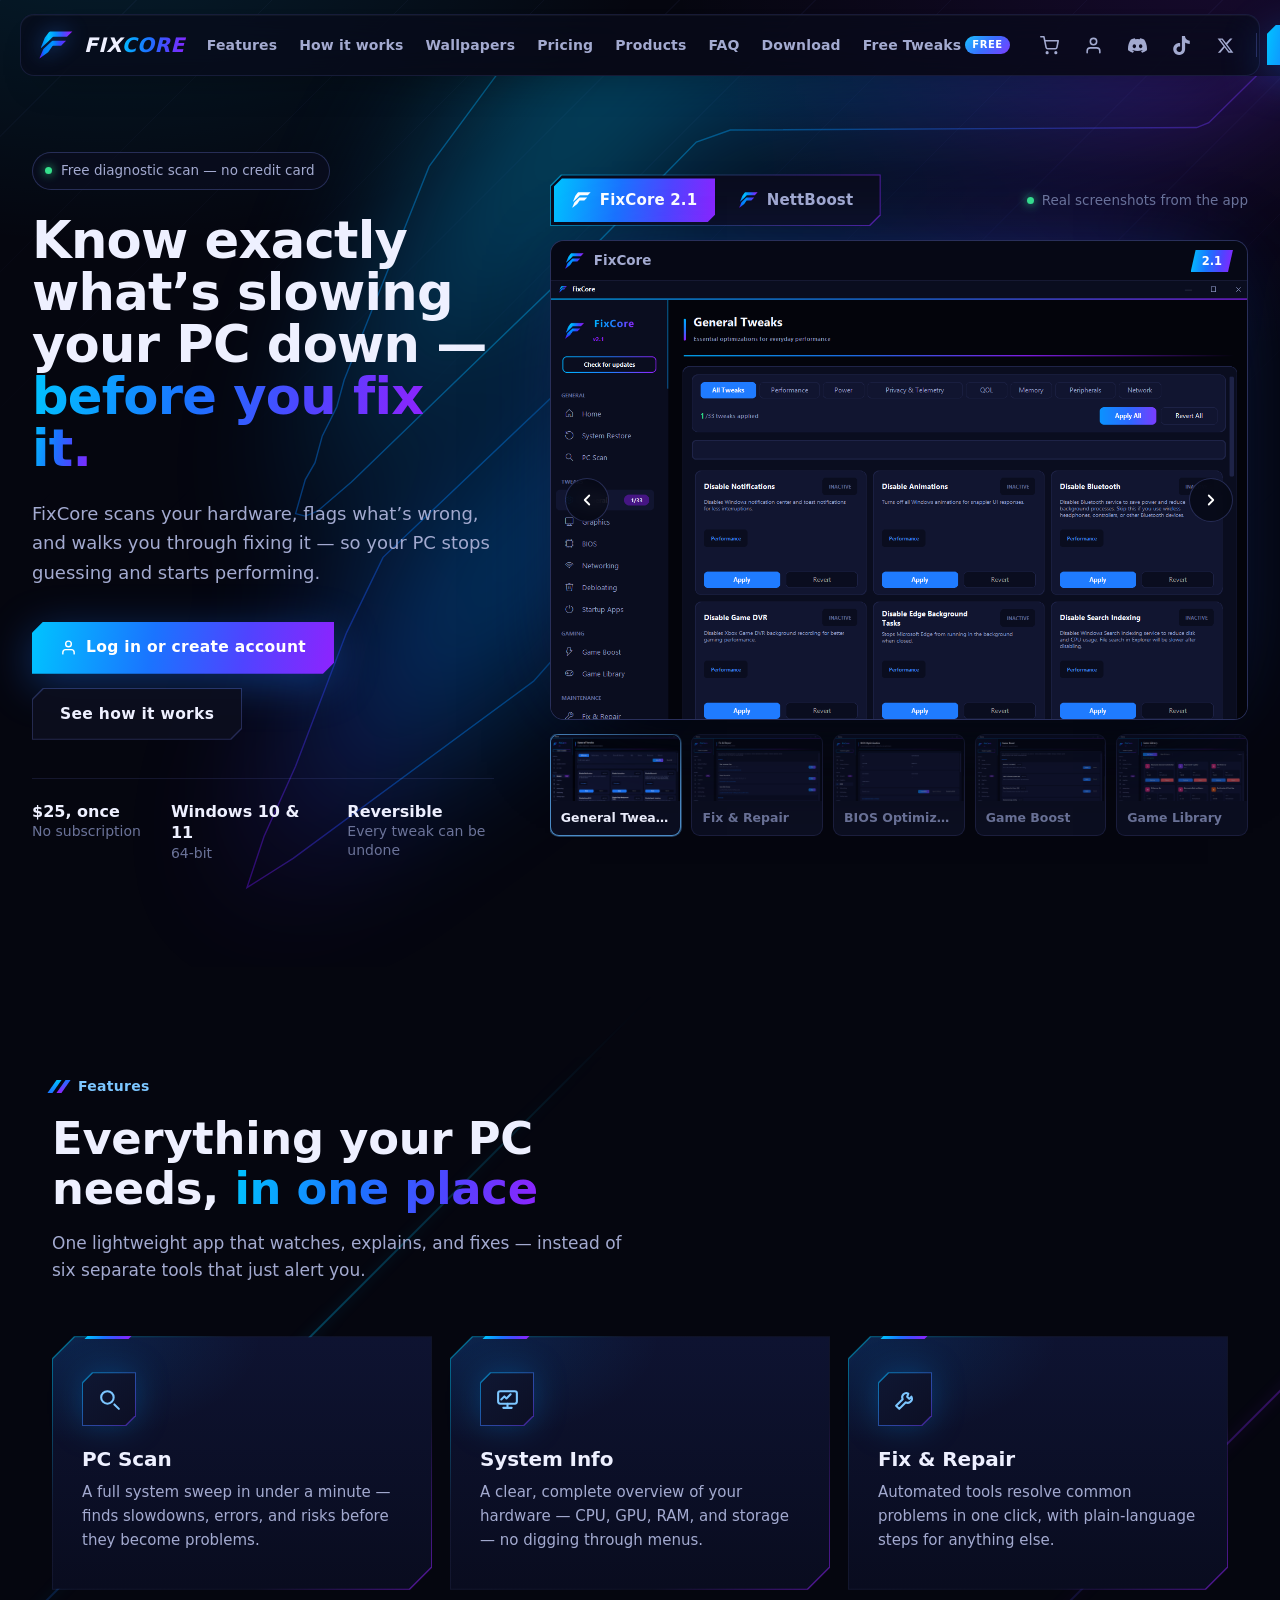
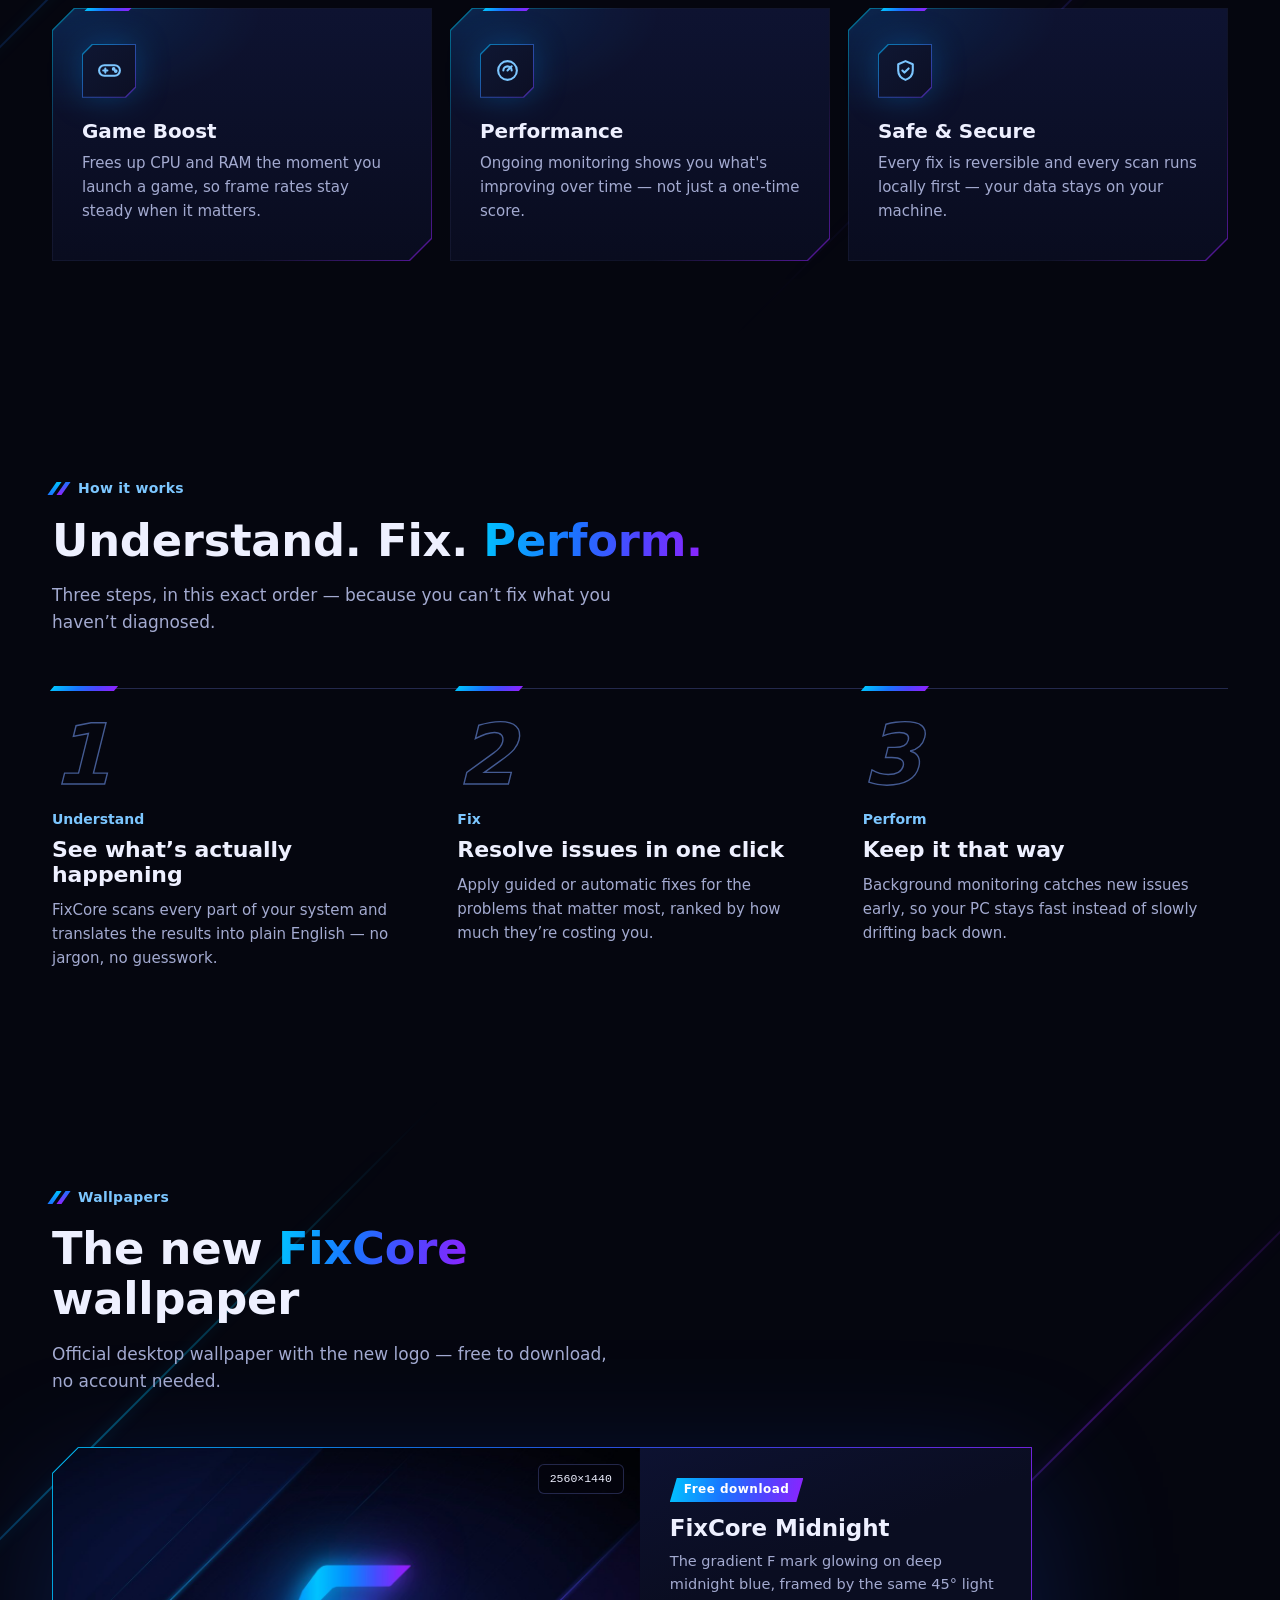
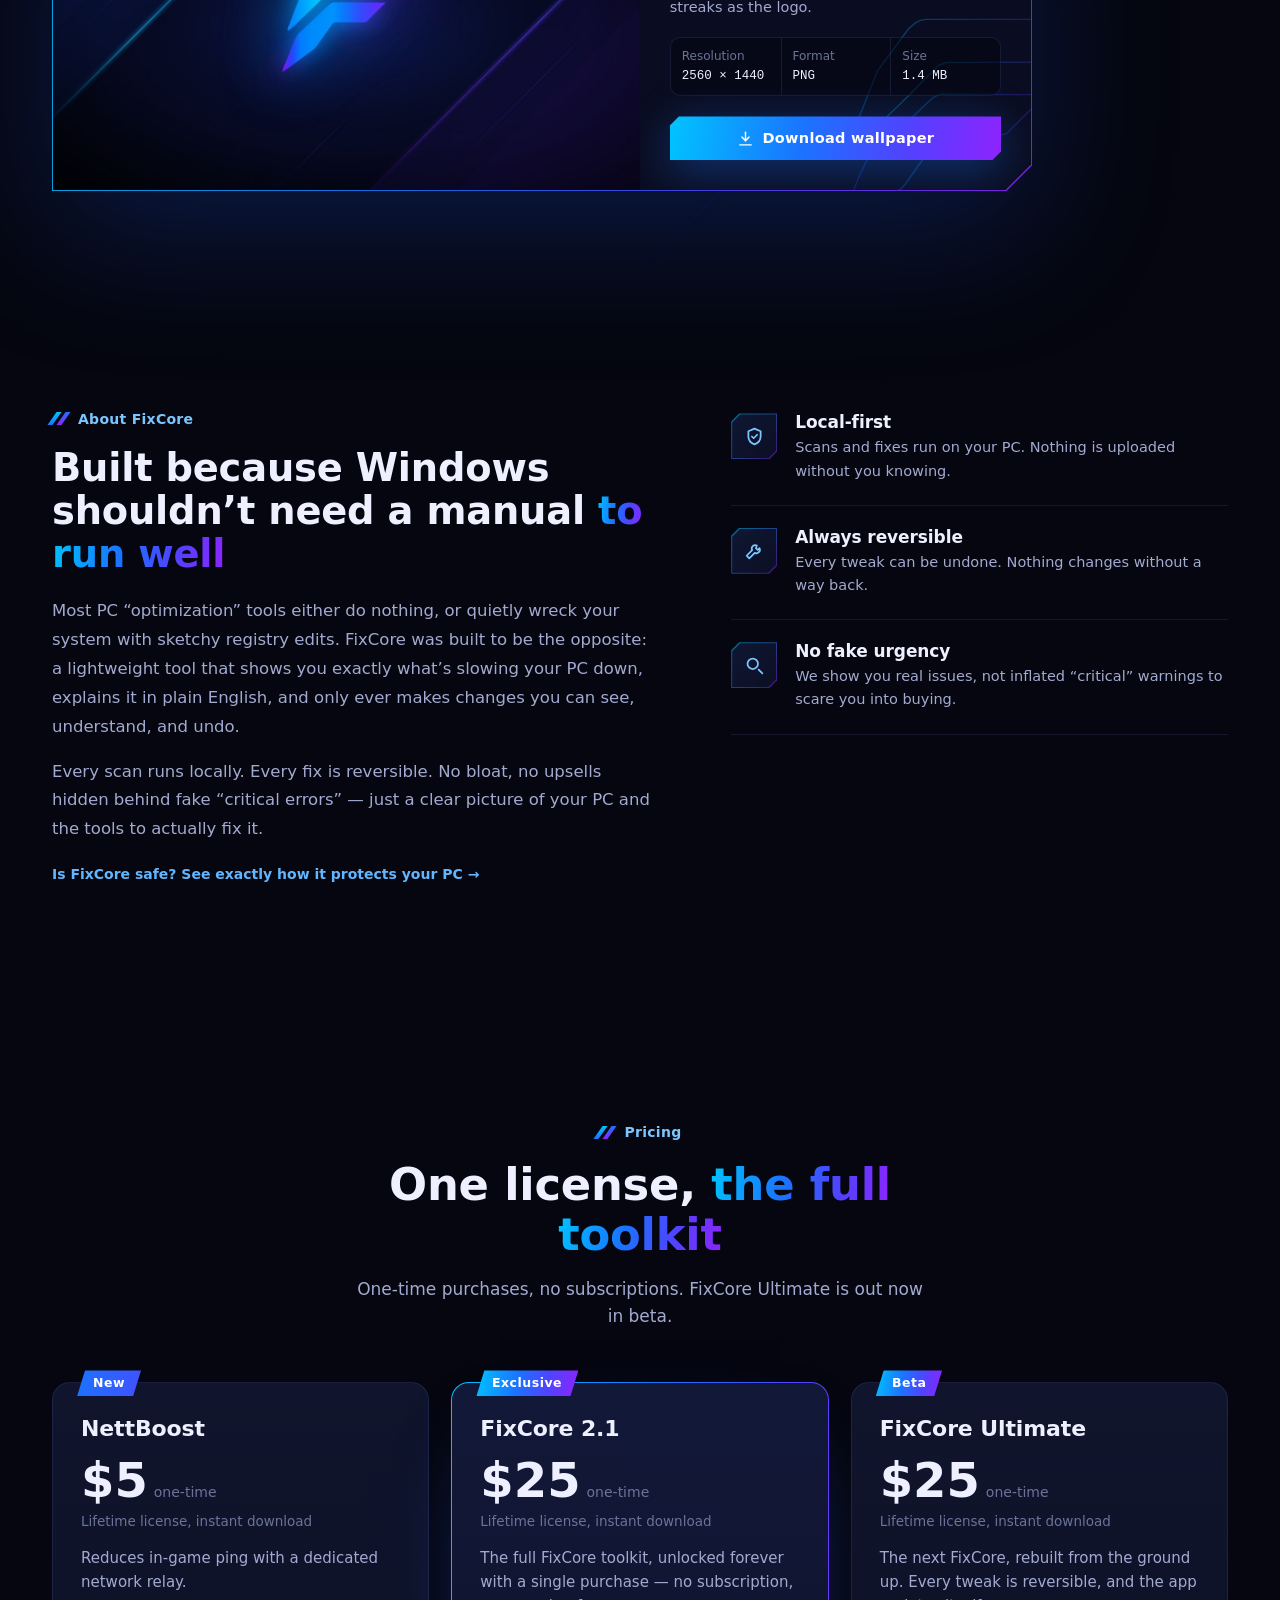
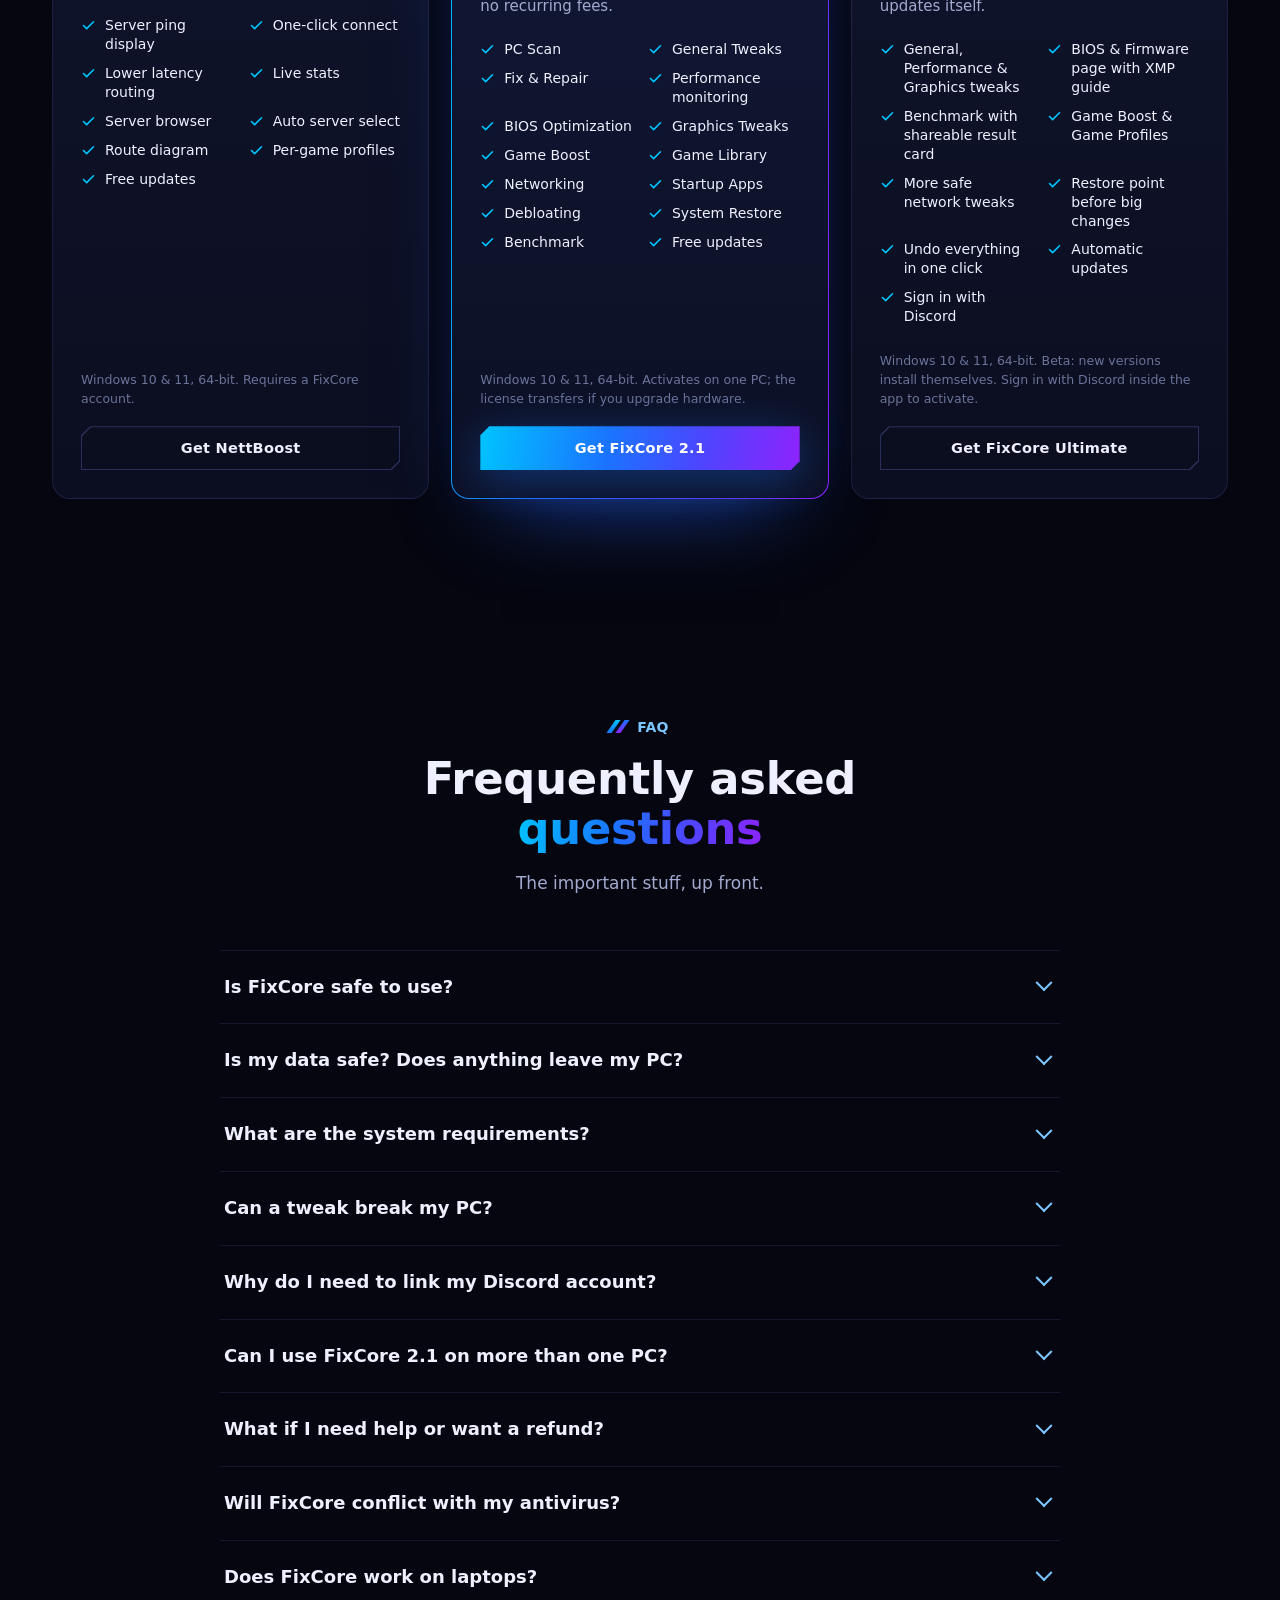
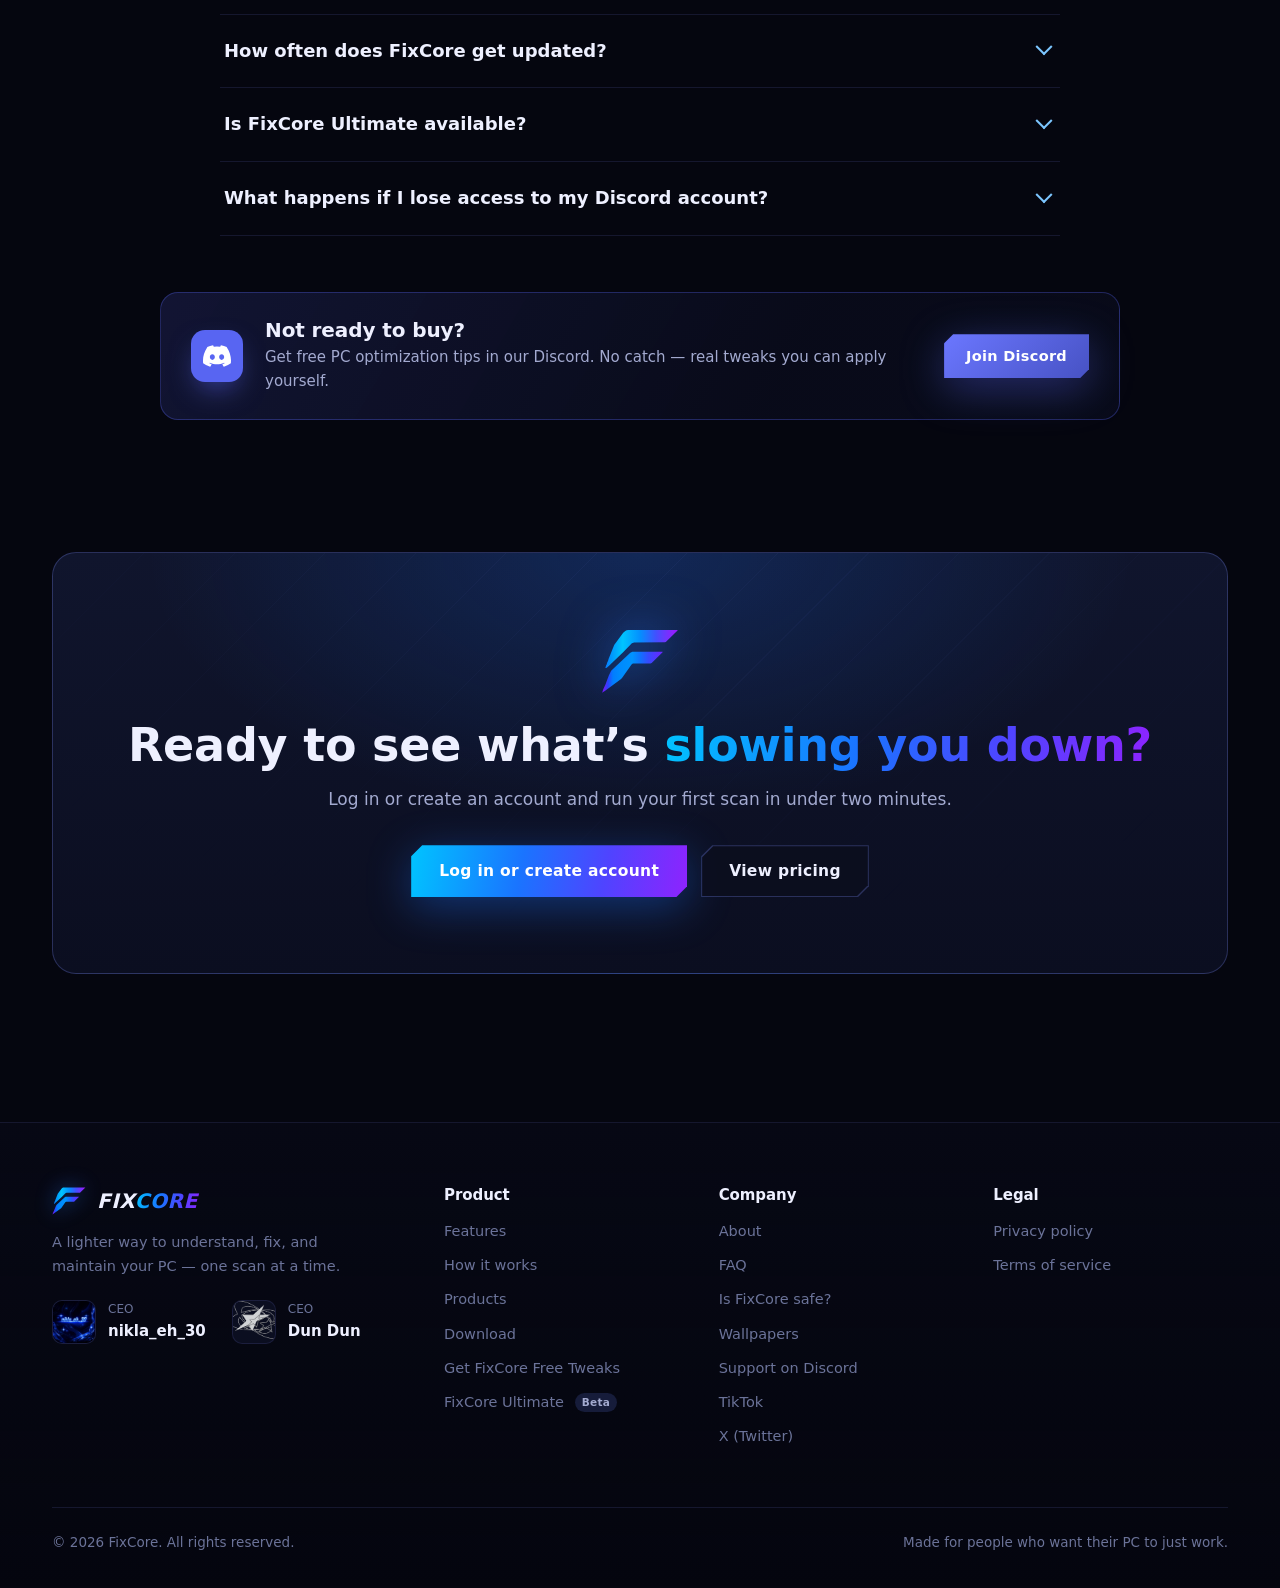
==== commit 6aede19c: "d" ====
--- a/index.html
+++ b/index.html
@@ -61,6 +61,7 @@
       <button class="icon-btn" id="profileBtn" type="button" aria-label="Account"><svg viewBox="0 0 24 24" fill="none" stroke="currentColor" stroke-width="2" stroke-linecap="round" stroke-linejoin="round" aria-hidden="true"><path d="M20 21v-2a4 4 0 0 0-4-4H8a4 4 0 0 0-4 4v2"/><circle cx="12" cy="7" r="4"/></svg></button>
       <a class="icon-btn nav-discord" href="https://discord.gg/xCGN2hXY8J" target="_blank" rel="noopener" aria-label="Join the FixCore Discord" title="Discord"><svg viewBox="0 0 24 24" fill="currentColor" aria-hidden="true"><path d="M20.317 4.369a19.79 19.79 0 0 0-4.885-1.515.074.074 0 0 0-.079.037c-.211.375-.444.865-.608 1.25a18.27 18.27 0 0 0-5.487 0 12.6 12.6 0 0 0-.617-1.25.077.077 0 0 0-.079-.037A19.74 19.74 0 0 0 3.677 4.37a.07.07 0 0 0-.032.027C.533 9.046-.32 13.58.099 18.058a.082.082 0 0 0 .031.056 19.9 19.9 0 0 0 5.993 3.03.078.078 0 0 0 .084-.028 14.09 14.09 0 0 0 1.226-1.994.076.076 0 0 0-.041-.106 13.1 13.1 0 0 1-1.872-.892.077.077 0 0 1-.008-.128c.126-.094.252-.192.372-.291a.074.074 0 0 1 .077-.01c3.928 1.793 8.18 1.793 12.062 0a.074.074 0 0 1 .078.009c.12.099.246.198.373.292a.077.077 0 0 1-.006.127 12.3 12.3 0 0 1-1.873.892.076.076 0 0 0-.04.107c.36.698.772 1.362 1.225 1.993a.076.076 0 0 0 .084.029 19.84 19.84 0 0 0 6.002-3.03.077.077 0 0 0 .032-.055c.5-5.177-.838-9.674-3.549-13.662a.06.06 0 0 0-.031-.028zM8.02 15.331c-1.183 0-2.157-1.085-2.157-2.419 0-1.333.955-2.419 2.157-2.419 1.211 0 2.176 1.096 2.157 2.42 0 1.333-.955 2.418-2.157 2.418zm7.975 0c-1.183 0-2.157-1.085-2.157-2.419 0-1.333.955-2.419 2.157-2.419 1.211 0 2.176 1.096 2.157 2.42 0 1.333-.946 2.418-2.157 2.418z"/></svg></a>
       <a class="icon-btn nav-discord nav-tiktok" href="https://www.tiktok.com/@fixcore_official" target="_blank" rel="noopener" aria-label="FixCore on TikTok" title="TikTok"><svg viewBox="0 0 24 24" fill="currentColor" aria-hidden="true"><path d="M12.525.02c1.31-.02 2.61-.01 3.91-.02.08 1.53.63 3.09 1.75 4.17 1.12 1.11 2.7 1.62 4.24 1.79v4.03c-1.44-.05-2.89-.35-4.2-.97-.57-.26-1.1-.59-1.62-.93-.01 2.92.01 5.84-.02 8.75-.08 1.4-.54 2.79-1.35 3.94-1.31 1.92-3.58 3.17-5.91 3.21-1.43.08-2.86-.31-4.08-1.03-2.02-1.19-3.44-3.37-3.65-5.71-.02-.5-.03-1-.01-1.49.18-1.9 1.12-3.72 2.58-4.96 1.66-1.44 3.98-2.13 6.15-1.72.02 1.48-.04 2.96-.04 4.44-.99-.32-2.15-.23-3.02.37-.63.41-1.11 1.04-1.36 1.75-.21.51-.15 1.07-.14 1.61.24 1.64 1.82 3.02 3.5 2.87 1.12-.01 2.19-.66 2.77-1.61.19-.33.4-.67.41-1.06.1-1.79.06-3.57.07-5.36.01-4.03-.01-8.05.02-12.07z"/></svg></a>
+      <a class="icon-btn nav-discord nav-x" href="https://x.com/FixCore_tweaks" target="_blank" rel="noopener" aria-label="FixCore on X" title="X"><svg viewBox="0 0 24 24" fill="currentColor" aria-hidden="true"><path d="M17.75 3h3.07l-6.71 7.67L22 21h-6.18l-4.84-6.33L5.44 21H2.37l7.18-8.2L2 3h6.34l4.37 5.78L17.75 3zm-1.08 16.18h1.7L7.4 4.73H5.58l11.09 14.45z"/></svg></a>
       <span class="nav-sep" aria-hidden="true"></span>
       <div class="nav-actions" id="navActions"><button class="btn btn-primary" id="openLogin" type="button">Log in</button></div>
       <button class="hamburger" id="hamburger" type="button" aria-label="Toggle menu" aria-expanded="false" aria-controls="navLinks"><span></span><span></span><span></span></button>
@@ -457,6 +458,7 @@
         <a href="index.html#wallpapers">Wallpapers</a>
         <a href="https://discord.gg/xCGN2hXY8J" target="_blank" rel="noopener">Support on Discord</a>
         <a href="https://www.tiktok.com/@fixcore_official" target="_blank" rel="noopener">TikTok</a>
+        <a href="https://x.com/FixCore_tweaks" target="_blank" rel="noopener">X (Twitter)</a>
       </div>
       <div class="footer-col">
         <h4>Legal</h4>
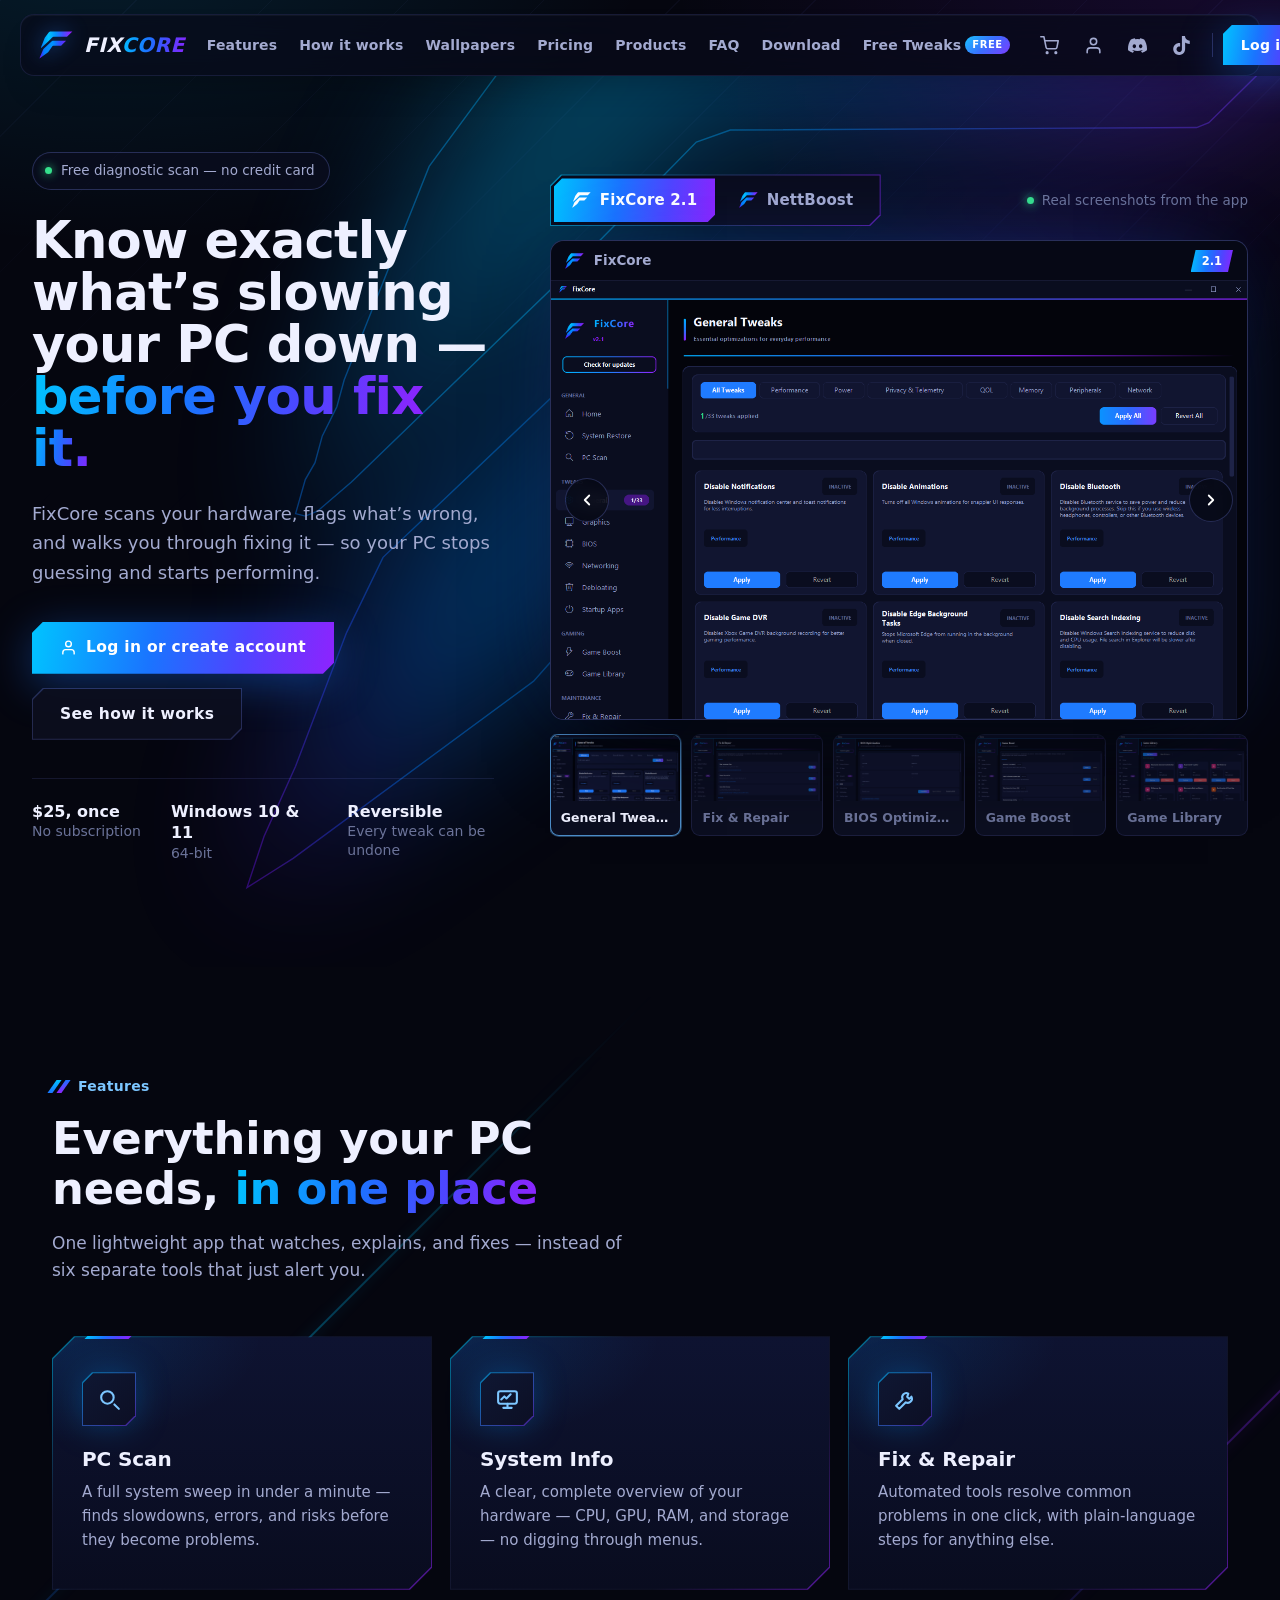
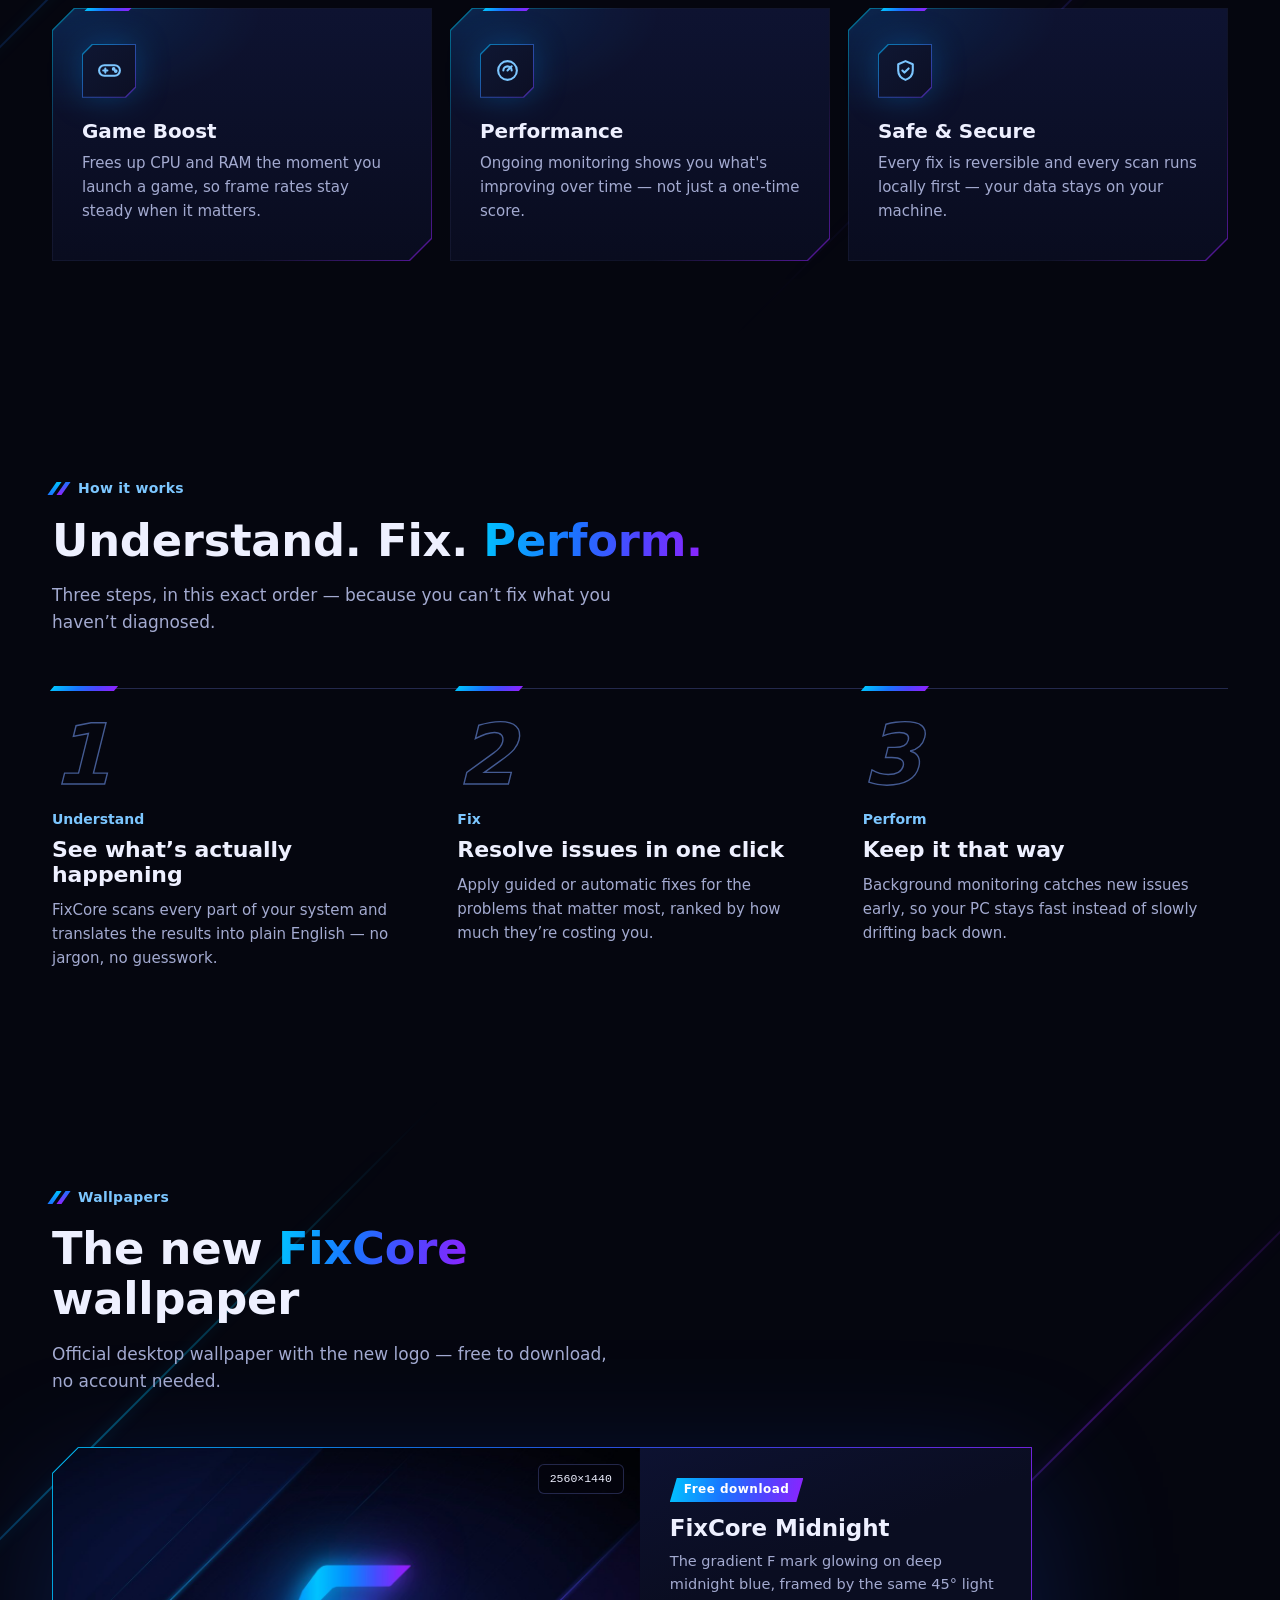
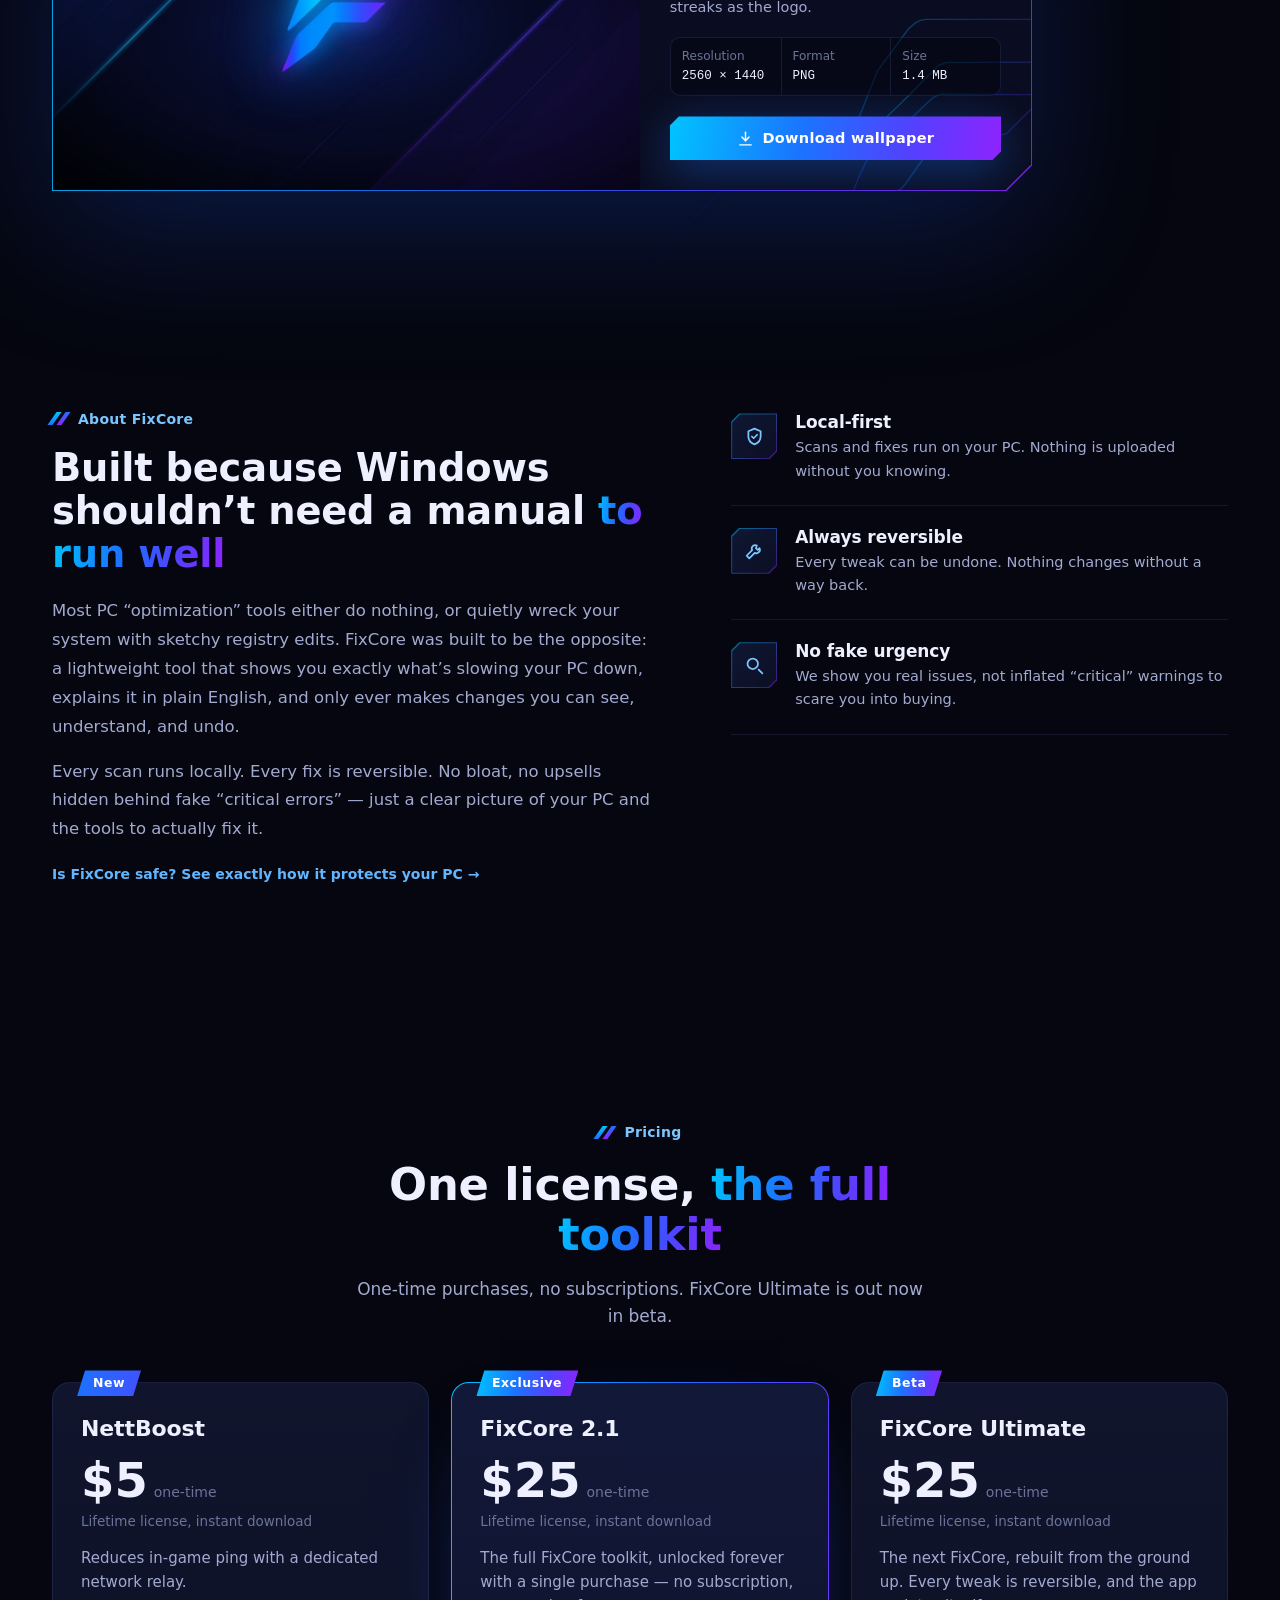
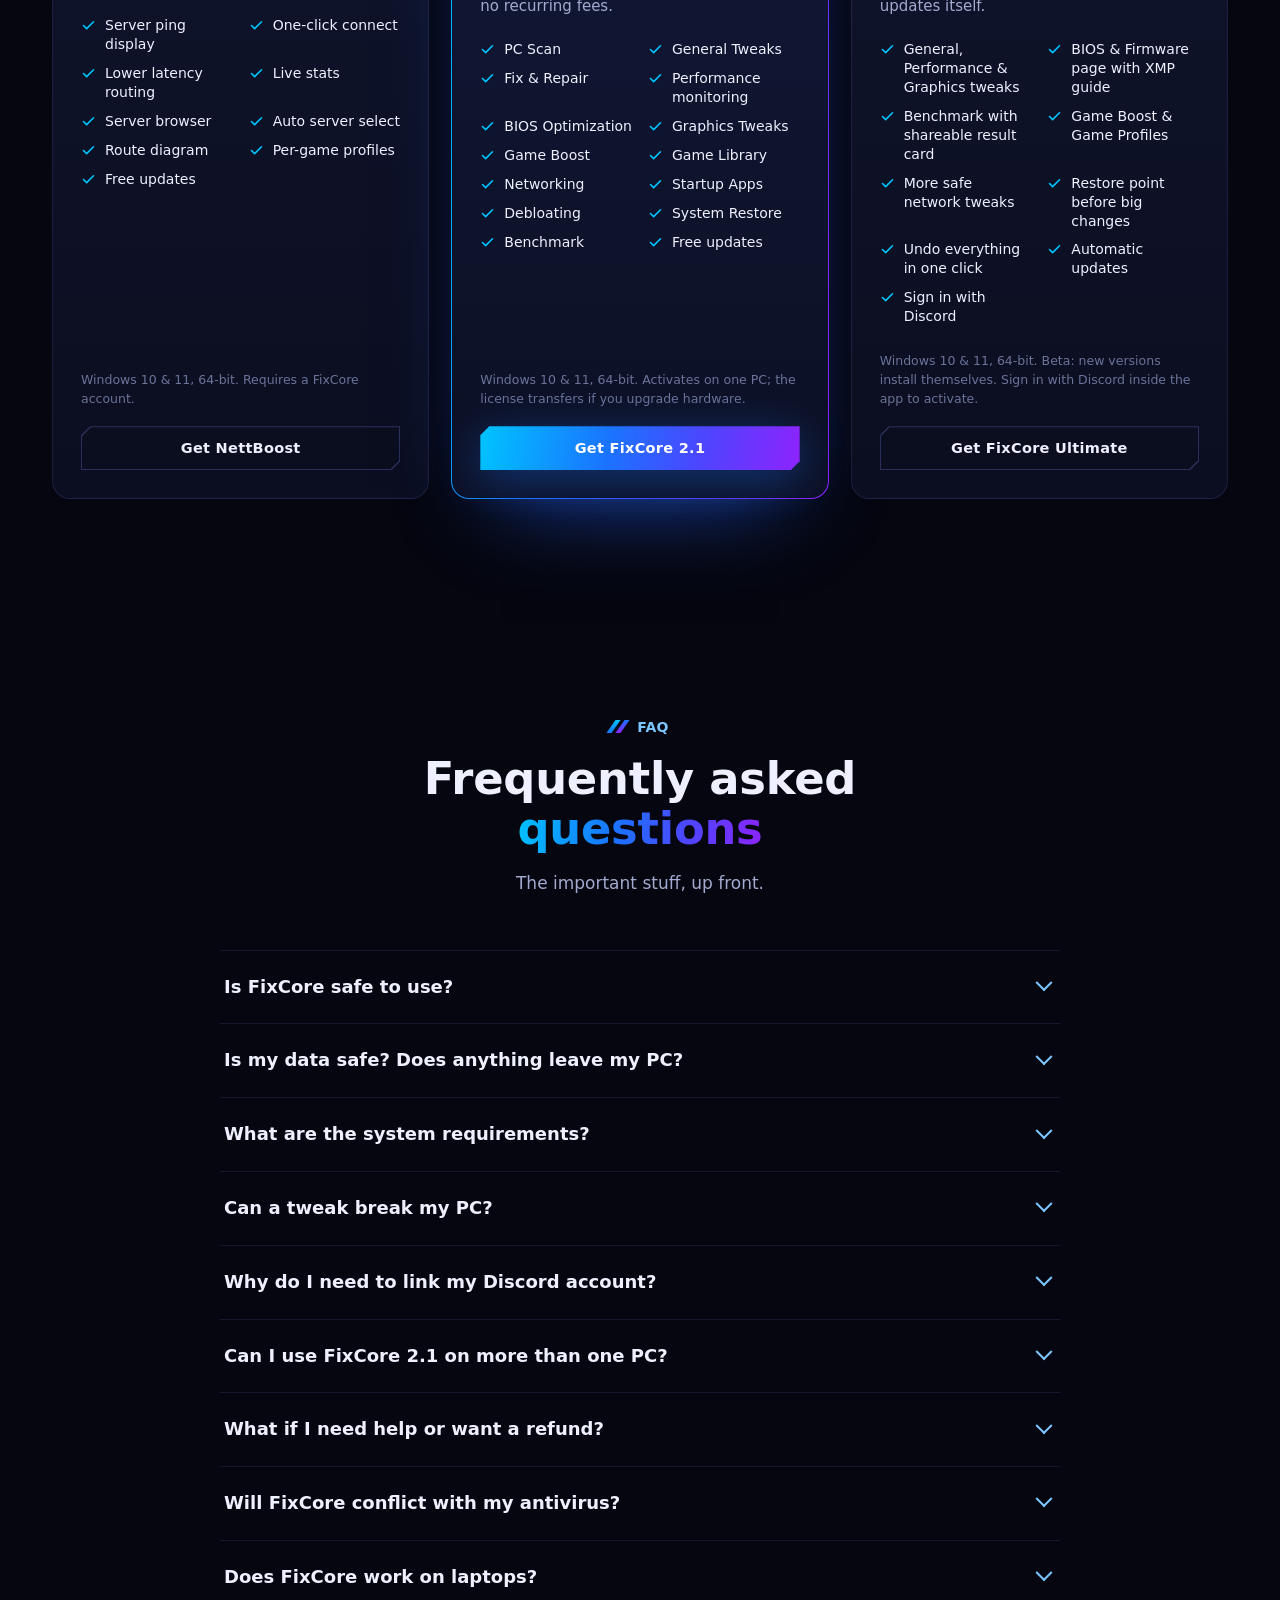
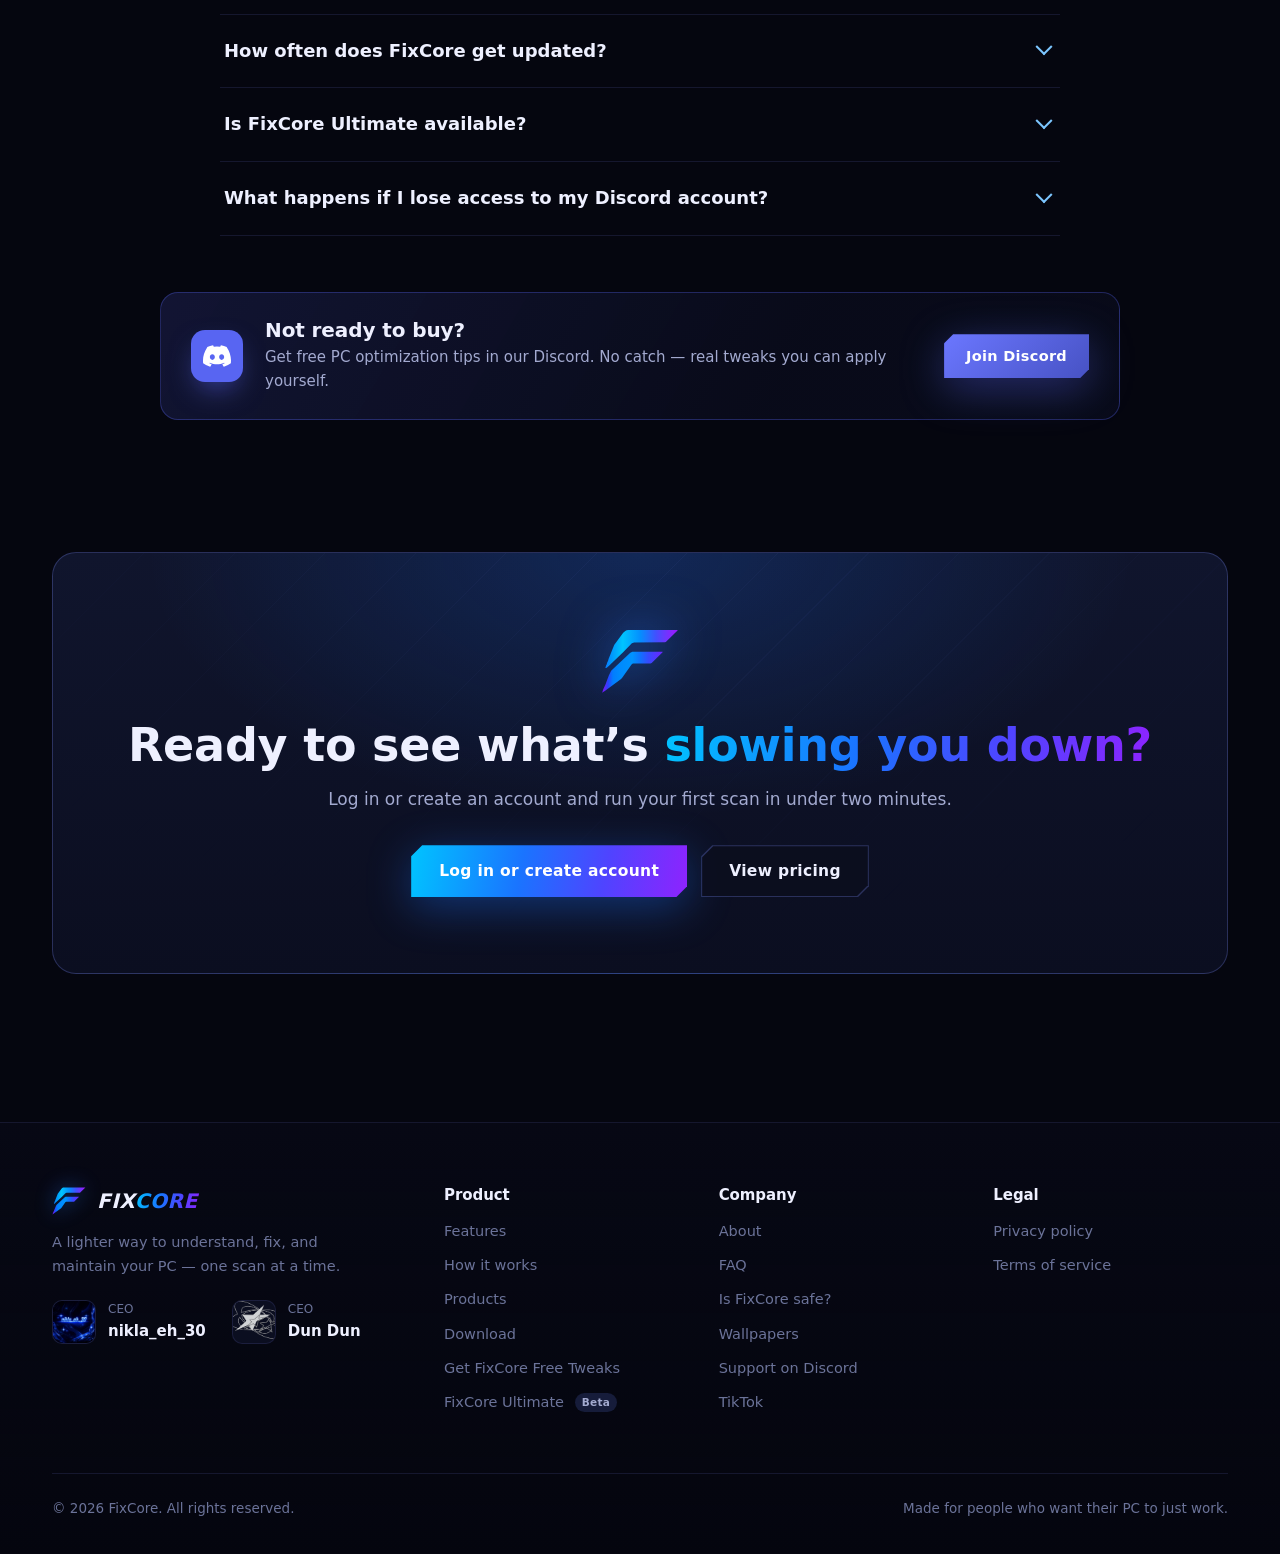
==== commit c0fad15f: "d" ====
--- a/index.html
+++ b/index.html
@@ -61,7 +61,6 @@
       <button class="icon-btn" id="profileBtn" type="button" aria-label="Account"><svg viewBox="0 0 24 24" fill="none" stroke="currentColor" stroke-width="2" stroke-linecap="round" stroke-linejoin="round" aria-hidden="true"><path d="M20 21v-2a4 4 0 0 0-4-4H8a4 4 0 0 0-4 4v2"/><circle cx="12" cy="7" r="4"/></svg></button>
       <a class="icon-btn nav-discord" href="https://discord.gg/xCGN2hXY8J" target="_blank" rel="noopener" aria-label="Join the FixCore Discord" title="Discord"><svg viewBox="0 0 24 24" fill="currentColor" aria-hidden="true"><path d="M20.317 4.369a19.79 19.79 0 0 0-4.885-1.515.074.074 0 0 0-.079.037c-.211.375-.444.865-.608 1.25a18.27 18.27 0 0 0-5.487 0 12.6 12.6 0 0 0-.617-1.25.077.077 0 0 0-.079-.037A19.74 19.74 0 0 0 3.677 4.37a.07.07 0 0 0-.032.027C.533 9.046-.32 13.58.099 18.058a.082.082 0 0 0 .031.056 19.9 19.9 0 0 0 5.993 3.03.078.078 0 0 0 .084-.028 14.09 14.09 0 0 0 1.226-1.994.076.076 0 0 0-.041-.106 13.1 13.1 0 0 1-1.872-.892.077.077 0 0 1-.008-.128c.126-.094.252-.192.372-.291a.074.074 0 0 1 .077-.01c3.928 1.793 8.18 1.793 12.062 0a.074.074 0 0 1 .078.009c.12.099.246.198.373.292a.077.077 0 0 1-.006.127 12.3 12.3 0 0 1-1.873.892.076.076 0 0 0-.04.107c.36.698.772 1.362 1.225 1.993a.076.076 0 0 0 .084.029 19.84 19.84 0 0 0 6.002-3.03.077.077 0 0 0 .032-.055c.5-5.177-.838-9.674-3.549-13.662a.06.06 0 0 0-.031-.028zM8.02 15.331c-1.183 0-2.157-1.085-2.157-2.419 0-1.333.955-2.419 2.157-2.419 1.211 0 2.176 1.096 2.157 2.42 0 1.333-.955 2.418-2.157 2.418zm7.975 0c-1.183 0-2.157-1.085-2.157-2.419 0-1.333.955-2.419 2.157-2.419 1.211 0 2.176 1.096 2.157 2.42 0 1.333-.946 2.418-2.157 2.418z"/></svg></a>
       <a class="icon-btn nav-discord nav-tiktok" href="https://www.tiktok.com/@fixcore_official" target="_blank" rel="noopener" aria-label="FixCore on TikTok" title="TikTok"><svg viewBox="0 0 24 24" fill="currentColor" aria-hidden="true"><path d="M12.525.02c1.31-.02 2.61-.01 3.91-.02.08 1.53.63 3.09 1.75 4.17 1.12 1.11 2.7 1.62 4.24 1.79v4.03c-1.44-.05-2.89-.35-4.2-.97-.57-.26-1.1-.59-1.62-.93-.01 2.92.01 5.84-.02 8.75-.08 1.4-.54 2.79-1.35 3.94-1.31 1.92-3.58 3.17-5.91 3.21-1.43.08-2.86-.31-4.08-1.03-2.02-1.19-3.44-3.37-3.65-5.71-.02-.5-.03-1-.01-1.49.18-1.9 1.12-3.72 2.58-4.96 1.66-1.44 3.98-2.13 6.15-1.72.02 1.48-.04 2.96-.04 4.44-.99-.32-2.15-.23-3.02.37-.63.41-1.11 1.04-1.36 1.75-.21.51-.15 1.07-.14 1.61.24 1.64 1.82 3.02 3.5 2.87 1.12-.01 2.19-.66 2.77-1.61.19-.33.4-.67.41-1.06.1-1.79.06-3.57.07-5.36.01-4.03-.01-8.05.02-12.07z"/></svg></a>
-      <a class="icon-btn nav-discord nav-x" href="https://x.com/FixCore_tweaks" target="_blank" rel="noopener" aria-label="FixCore on X" title="X"><svg viewBox="0 0 24 24" fill="currentColor" aria-hidden="true"><path d="M17.75 3h3.07l-6.71 7.67L22 21h-6.18l-4.84-6.33L5.44 21H2.37l7.18-8.2L2 3h6.34l4.37 5.78L17.75 3zm-1.08 16.18h1.7L7.4 4.73H5.58l11.09 14.45z"/></svg></a>
       <span class="nav-sep" aria-hidden="true"></span>
       <div class="nav-actions" id="navActions"><button class="btn btn-primary" id="openLogin" type="button">Log in</button></div>
       <button class="hamburger" id="hamburger" type="button" aria-label="Toggle menu" aria-expanded="false" aria-controls="navLinks"><span></span><span></span><span></span></button>
@@ -458,7 +457,6 @@
         <a href="index.html#wallpapers">Wallpapers</a>
         <a href="https://discord.gg/xCGN2hXY8J" target="_blank" rel="noopener">Support on Discord</a>
         <a href="https://www.tiktok.com/@fixcore_official" target="_blank" rel="noopener">TikTok</a>
-        <a href="https://x.com/FixCore_tweaks" target="_blank" rel="noopener">X (Twitter)</a>
       </div>
       <div class="footer-col">
         <h4>Legal</h4>
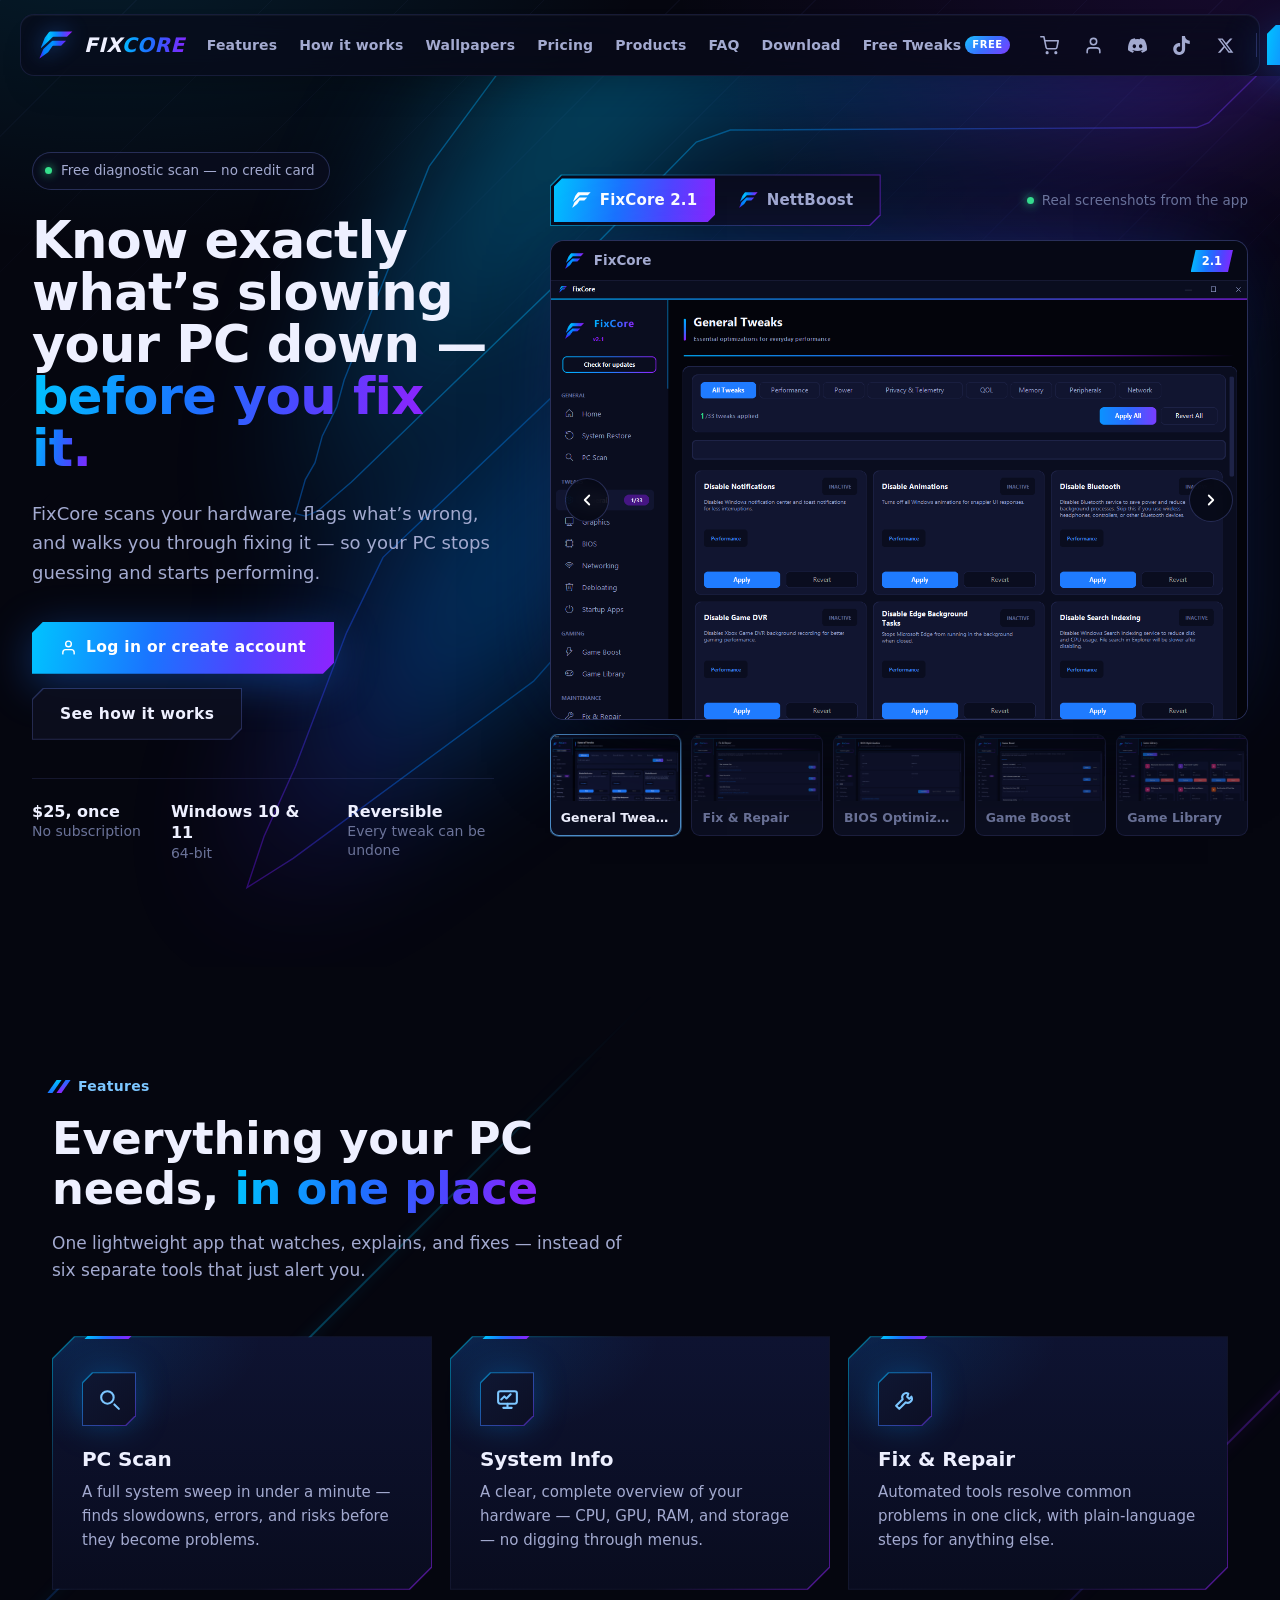
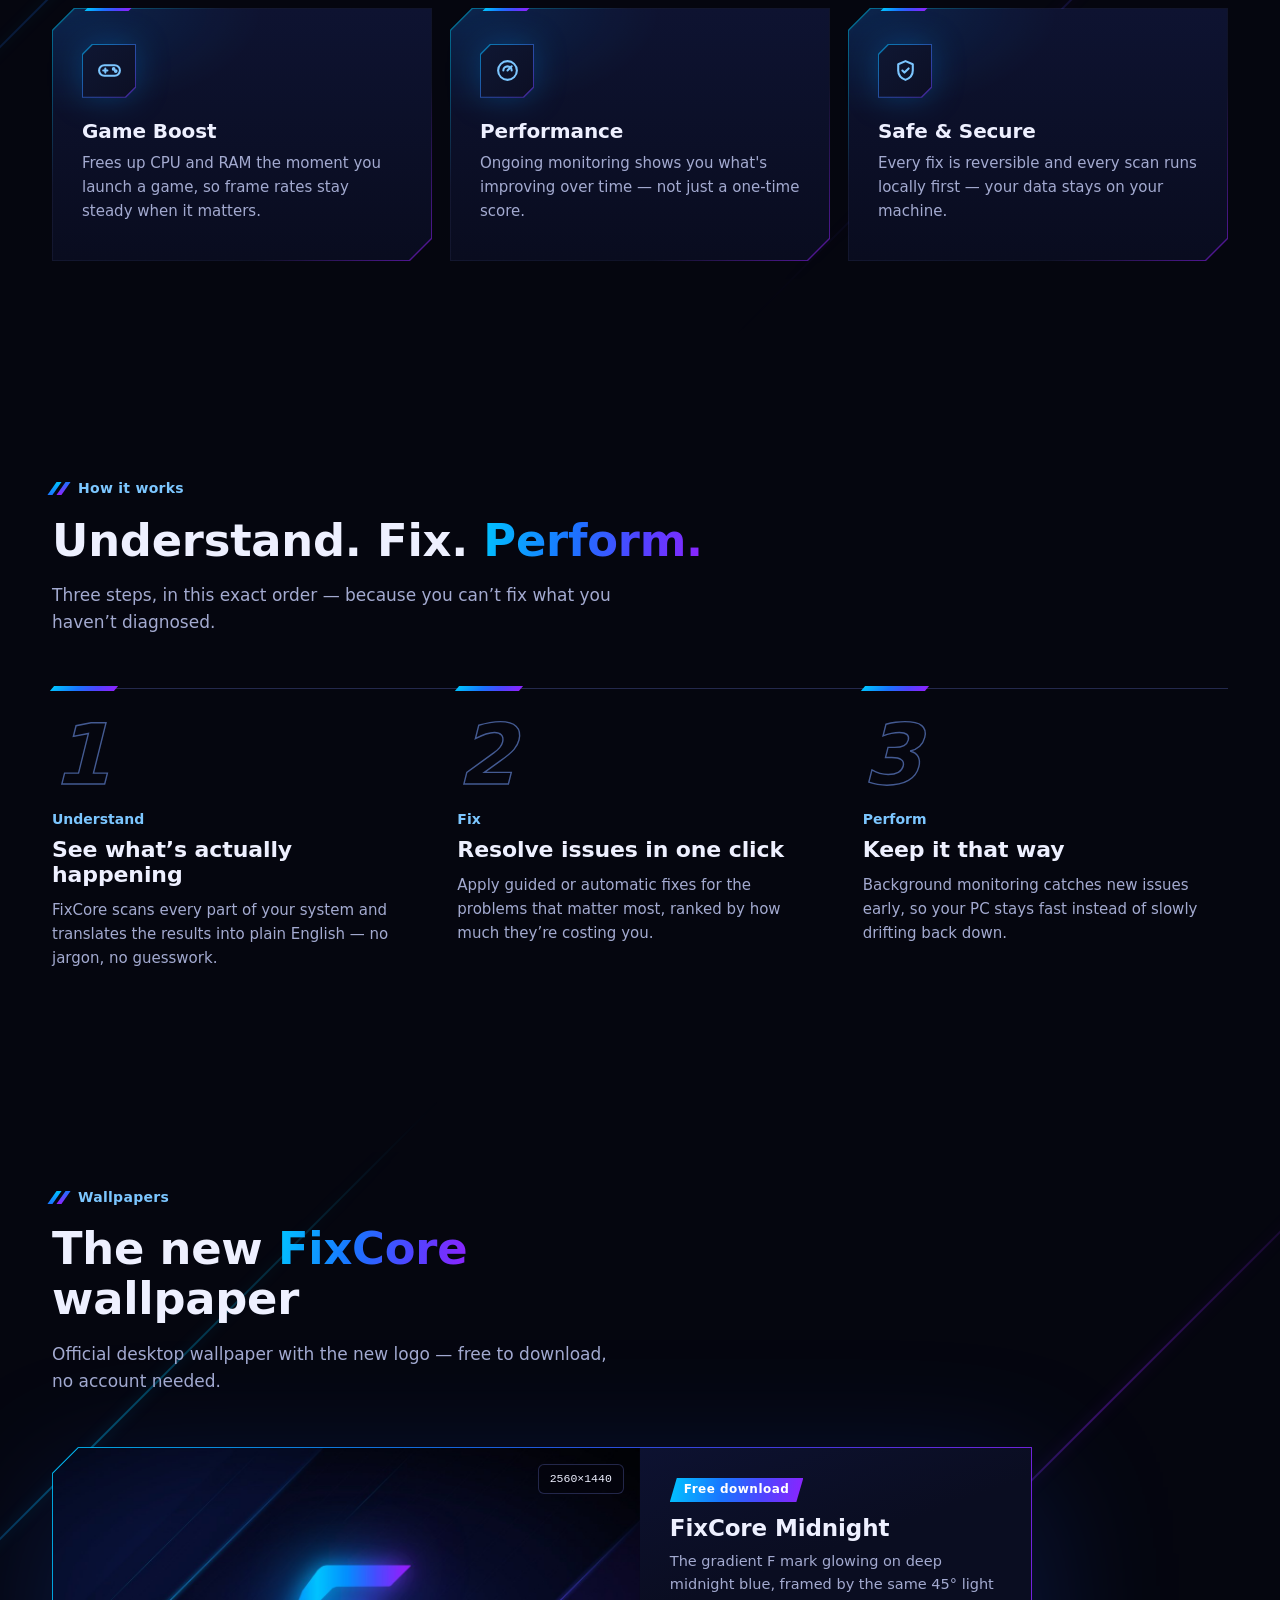
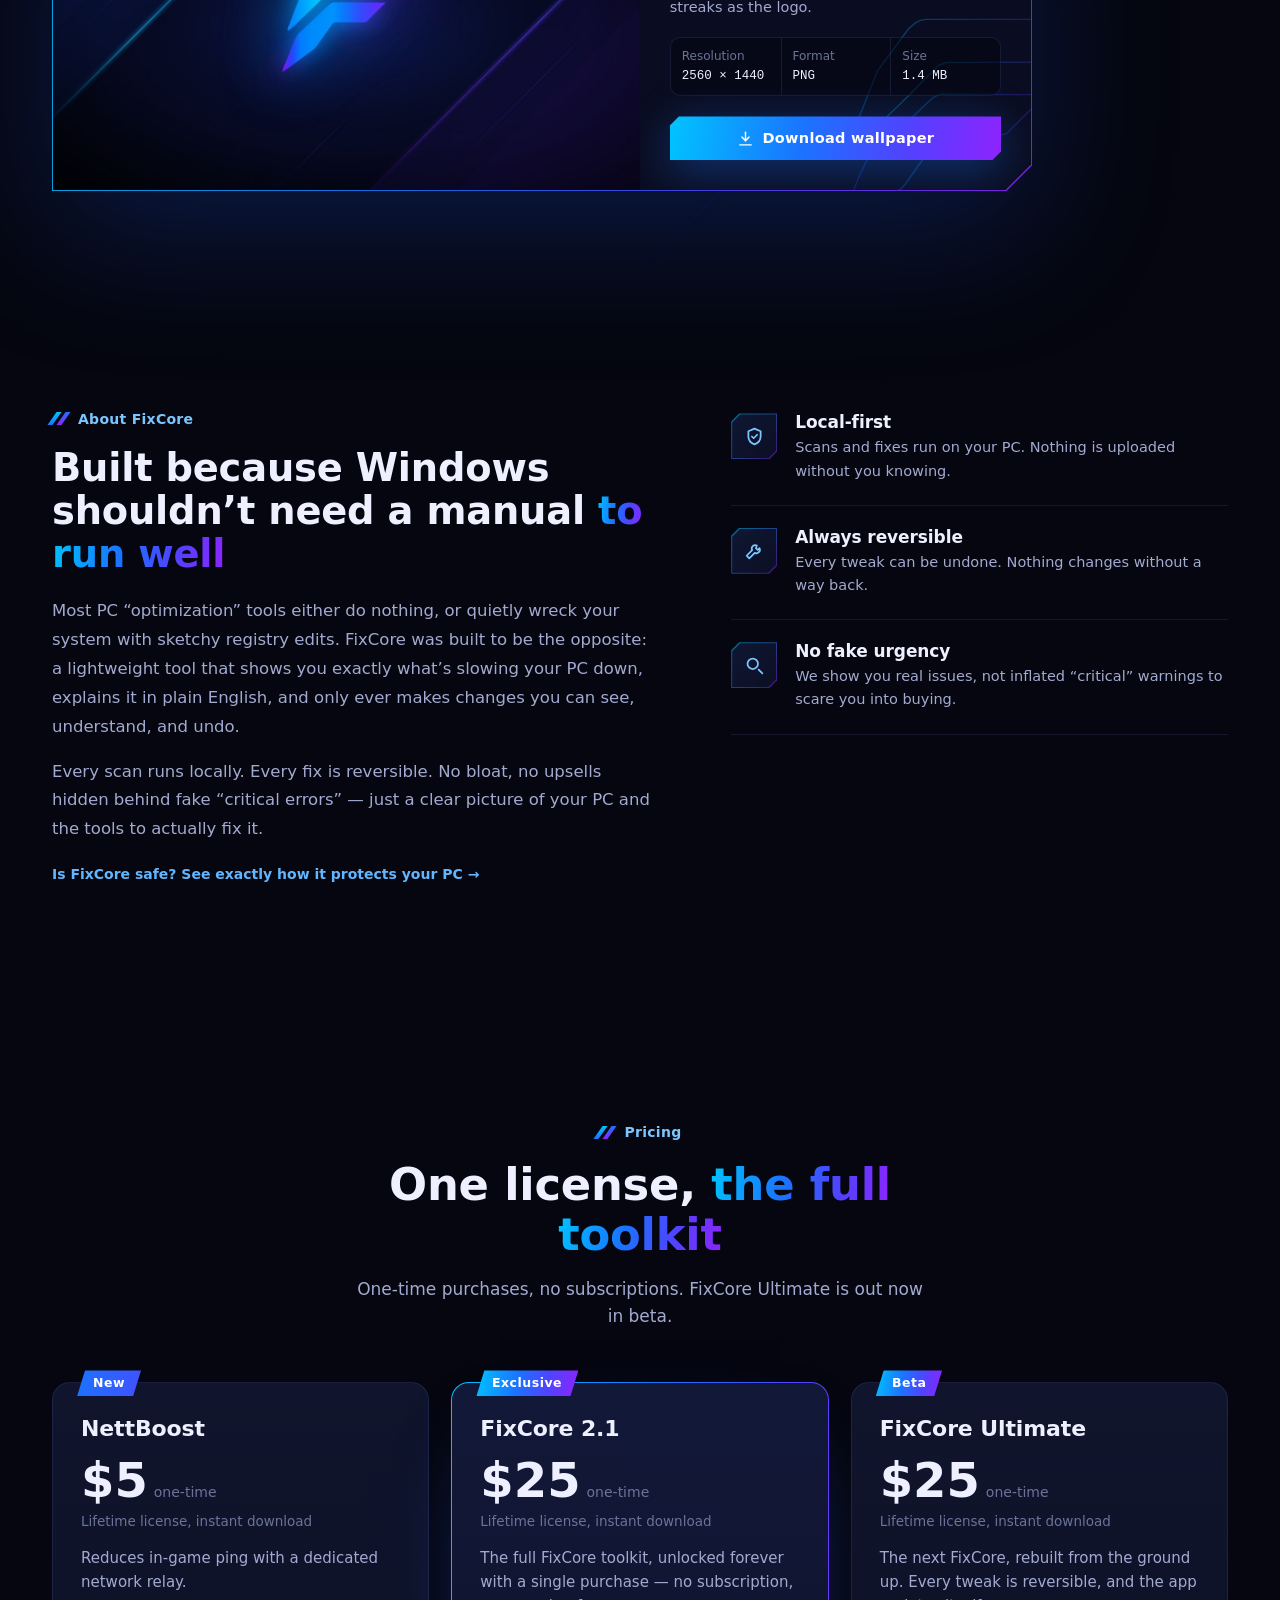
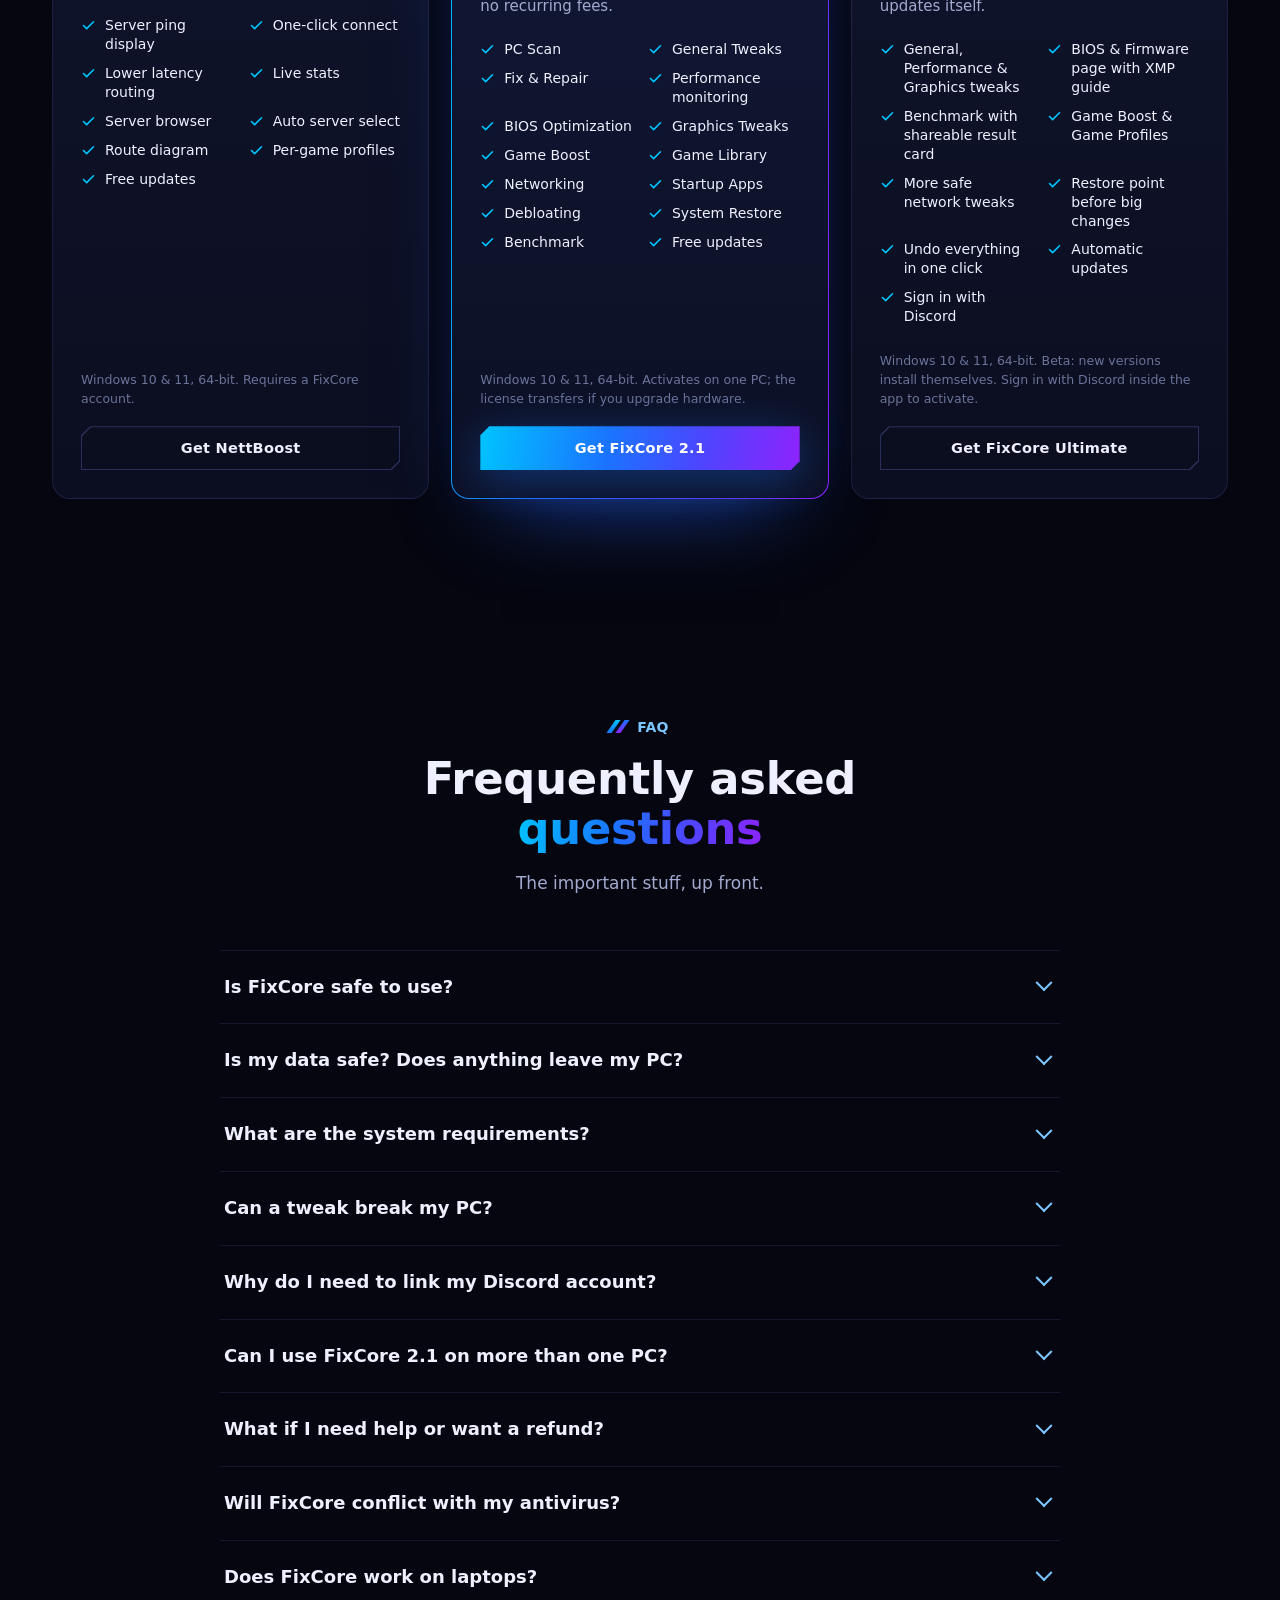
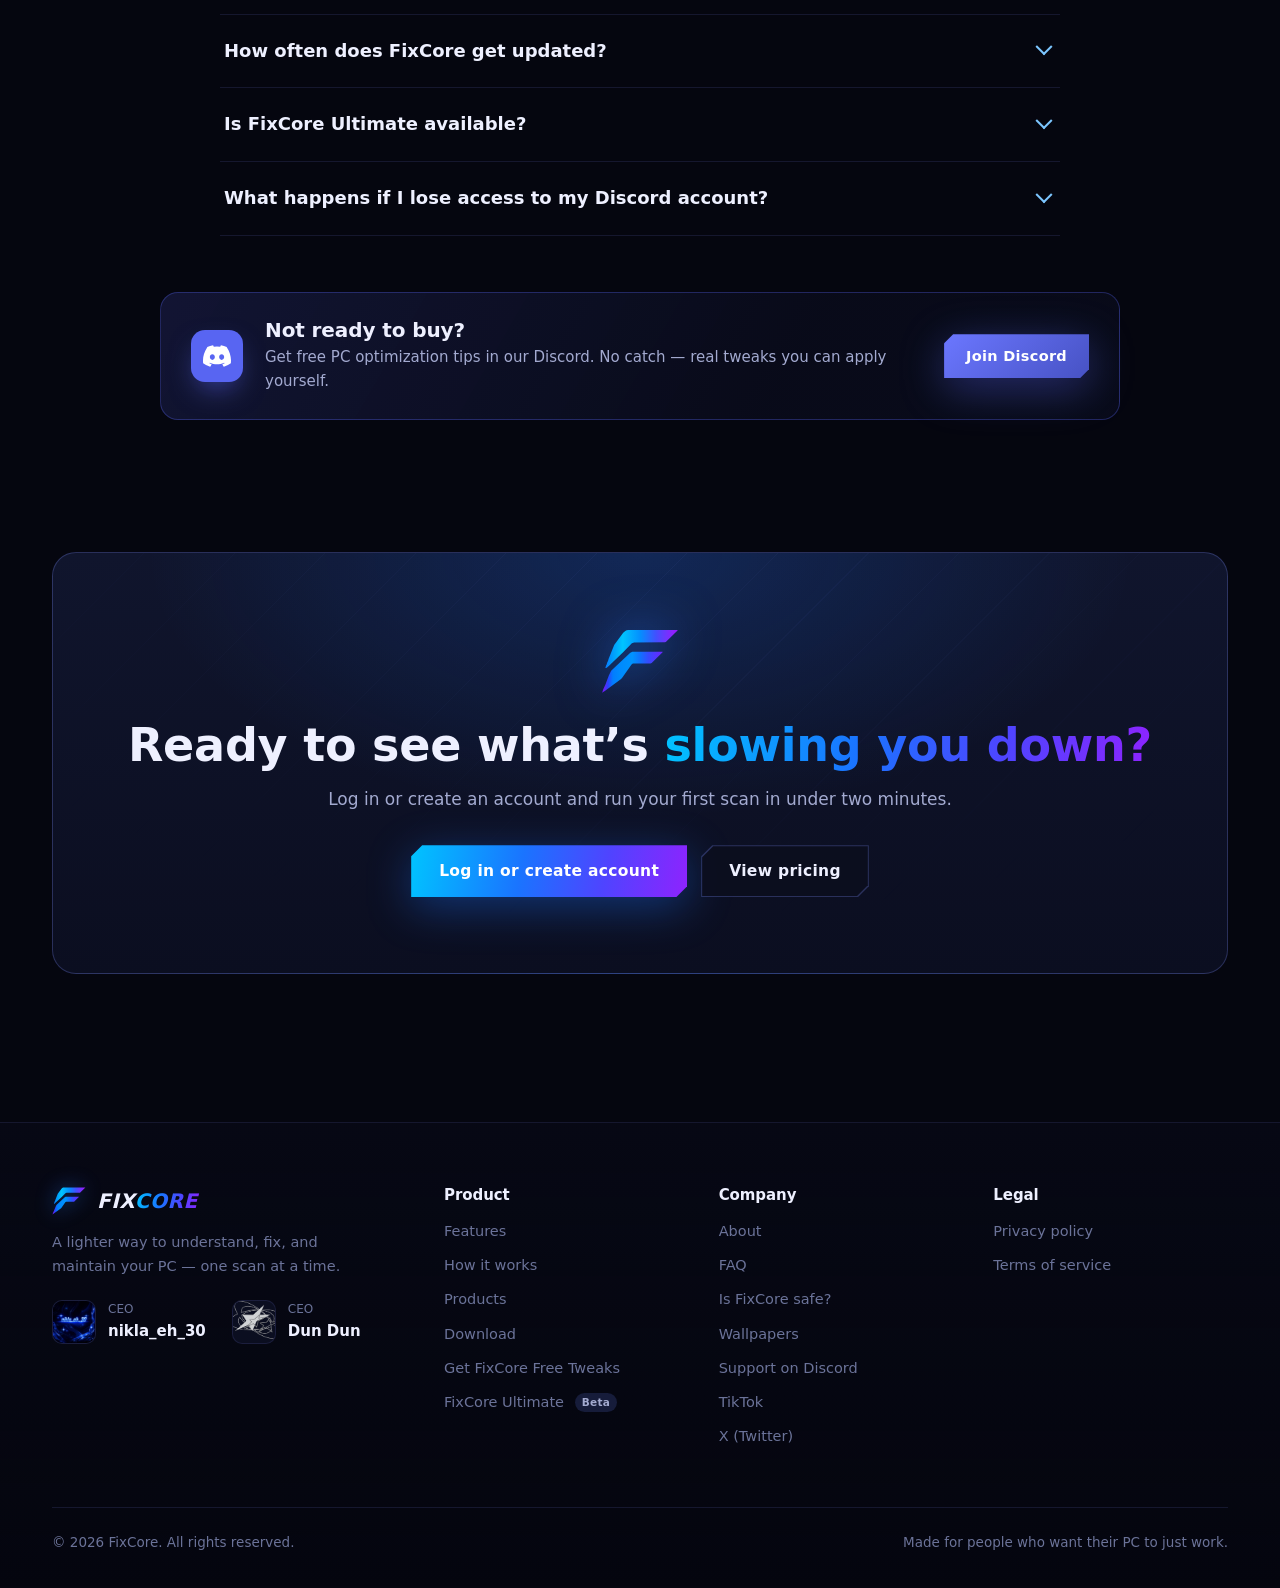
==== commit c6475a35: "d" ====
--- a/index.html
+++ b/index.html
@@ -61,6 +61,7 @@
       <button class="icon-btn" id="profileBtn" type="button" aria-label="Account"><svg viewBox="0 0 24 24" fill="none" stroke="currentColor" stroke-width="2" stroke-linecap="round" stroke-linejoin="round" aria-hidden="true"><path d="M20 21v-2a4 4 0 0 0-4-4H8a4 4 0 0 0-4 4v2"/><circle cx="12" cy="7" r="4"/></svg></button>
       <a class="icon-btn nav-discord" href="https://discord.gg/xCGN2hXY8J" target="_blank" rel="noopener" aria-label="Join the FixCore Discord" title="Discord"><svg viewBox="0 0 24 24" fill="currentColor" aria-hidden="true"><path d="M20.317 4.369a19.79 19.79 0 0 0-4.885-1.515.074.074 0 0 0-.079.037c-.211.375-.444.865-.608 1.25a18.27 18.27 0 0 0-5.487 0 12.6 12.6 0 0 0-.617-1.25.077.077 0 0 0-.079-.037A19.74 19.74 0 0 0 3.677 4.37a.07.07 0 0 0-.032.027C.533 9.046-.32 13.58.099 18.058a.082.082 0 0 0 .031.056 19.9 19.9 0 0 0 5.993 3.03.078.078 0 0 0 .084-.028 14.09 14.09 0 0 0 1.226-1.994.076.076 0 0 0-.041-.106 13.1 13.1 0 0 1-1.872-.892.077.077 0 0 1-.008-.128c.126-.094.252-.192.372-.291a.074.074 0 0 1 .077-.01c3.928 1.793 8.18 1.793 12.062 0a.074.074 0 0 1 .078.009c.12.099.246.198.373.292a.077.077 0 0 1-.006.127 12.3 12.3 0 0 1-1.873.892.076.076 0 0 0-.04.107c.36.698.772 1.362 1.225 1.993a.076.076 0 0 0 .084.029 19.84 19.84 0 0 0 6.002-3.03.077.077 0 0 0 .032-.055c.5-5.177-.838-9.674-3.549-13.662a.06.06 0 0 0-.031-.028zM8.02 15.331c-1.183 0-2.157-1.085-2.157-2.419 0-1.333.955-2.419 2.157-2.419 1.211 0 2.176 1.096 2.157 2.42 0 1.333-.955 2.418-2.157 2.418zm7.975 0c-1.183 0-2.157-1.085-2.157-2.419 0-1.333.955-2.419 2.157-2.419 1.211 0 2.176 1.096 2.157 2.42 0 1.333-.946 2.418-2.157 2.418z"/></svg></a>
       <a class="icon-btn nav-discord nav-tiktok" href="https://www.tiktok.com/@fixcore_official" target="_blank" rel="noopener" aria-label="FixCore on TikTok" title="TikTok"><svg viewBox="0 0 24 24" fill="currentColor" aria-hidden="true"><path d="M12.525.02c1.31-.02 2.61-.01 3.91-.02.08 1.53.63 3.09 1.75 4.17 1.12 1.11 2.7 1.62 4.24 1.79v4.03c-1.44-.05-2.89-.35-4.2-.97-.57-.26-1.1-.59-1.62-.93-.01 2.92.01 5.84-.02 8.75-.08 1.4-.54 2.79-1.35 3.94-1.31 1.92-3.58 3.17-5.91 3.21-1.43.08-2.86-.31-4.08-1.03-2.02-1.19-3.44-3.37-3.65-5.71-.02-.5-.03-1-.01-1.49.18-1.9 1.12-3.72 2.58-4.96 1.66-1.44 3.98-2.13 6.15-1.72.02 1.48-.04 2.96-.04 4.44-.99-.32-2.15-.23-3.02.37-.63.41-1.11 1.04-1.36 1.75-.21.51-.15 1.07-.14 1.61.24 1.64 1.82 3.02 3.5 2.87 1.12-.01 2.19-.66 2.77-1.61.19-.33.4-.67.41-1.06.1-1.79.06-3.57.07-5.36.01-4.03-.01-8.05.02-12.07z"/></svg></a>
+      <a class="icon-btn nav-discord nav-x" href="https://x.com/FixCore_tweaks" target="_blank" rel="noopener" aria-label="FixCore on X" title="X"><svg viewBox="0 0 24 24" fill="currentColor" aria-hidden="true"><path d="M17.75 3h3.07l-6.71 7.67L22 21h-6.18l-4.84-6.33L5.44 21H2.37l7.18-8.2L2 3h6.34l4.37 5.78L17.75 3zm-1.08 16.18h1.7L7.4 4.73H5.58l11.09 14.45z"/></svg></a>
       <span class="nav-sep" aria-hidden="true"></span>
       <div class="nav-actions" id="navActions"><button class="btn btn-primary" id="openLogin" type="button">Log in</button></div>
       <button class="hamburger" id="hamburger" type="button" aria-label="Toggle menu" aria-expanded="false" aria-controls="navLinks"><span></span><span></span><span></span></button>
@@ -457,6 +458,7 @@
         <a href="index.html#wallpapers">Wallpapers</a>
         <a href="https://discord.gg/xCGN2hXY8J" target="_blank" rel="noopener">Support on Discord</a>
         <a href="https://www.tiktok.com/@fixcore_official" target="_blank" rel="noopener">TikTok</a>
+        <a href="https://x.com/FixCore_tweaks" target="_blank" rel="noopener">X (Twitter)</a>
       </div>
       <div class="footer-col">
         <h4>Legal</h4>
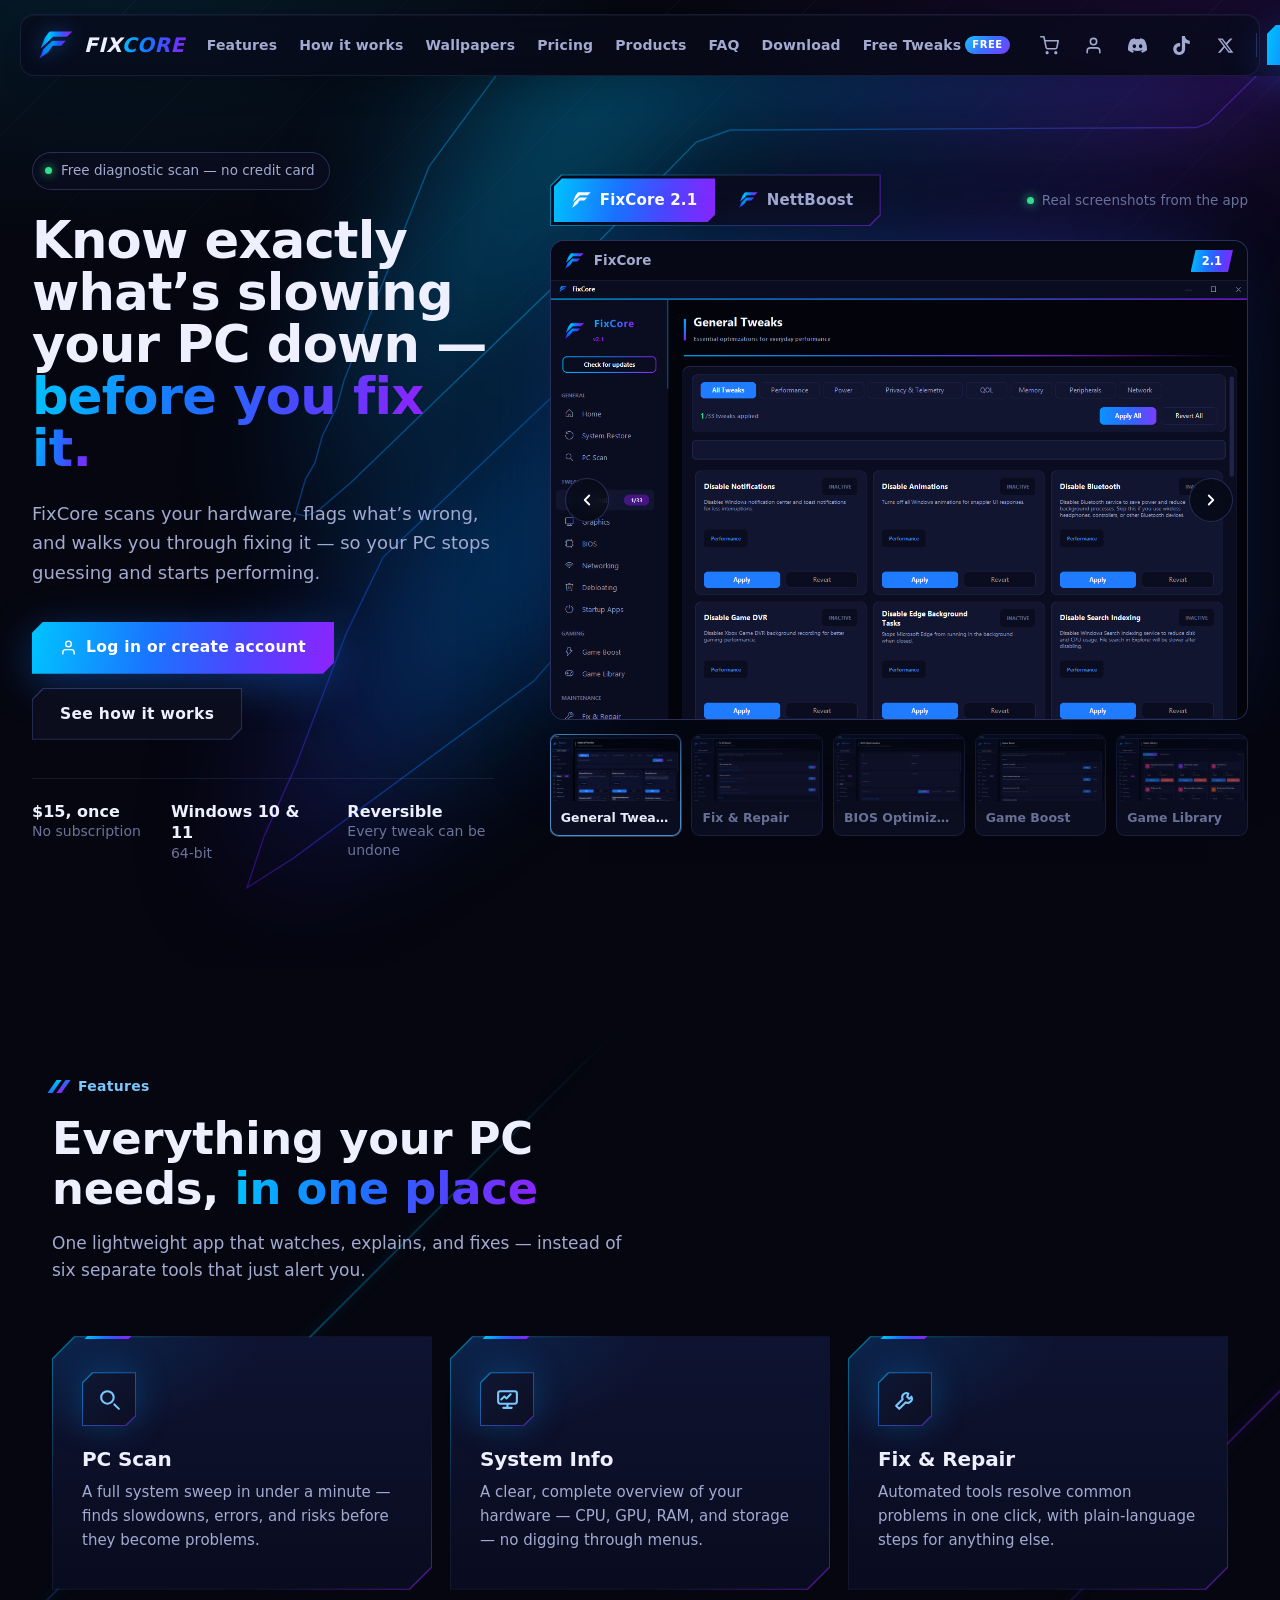
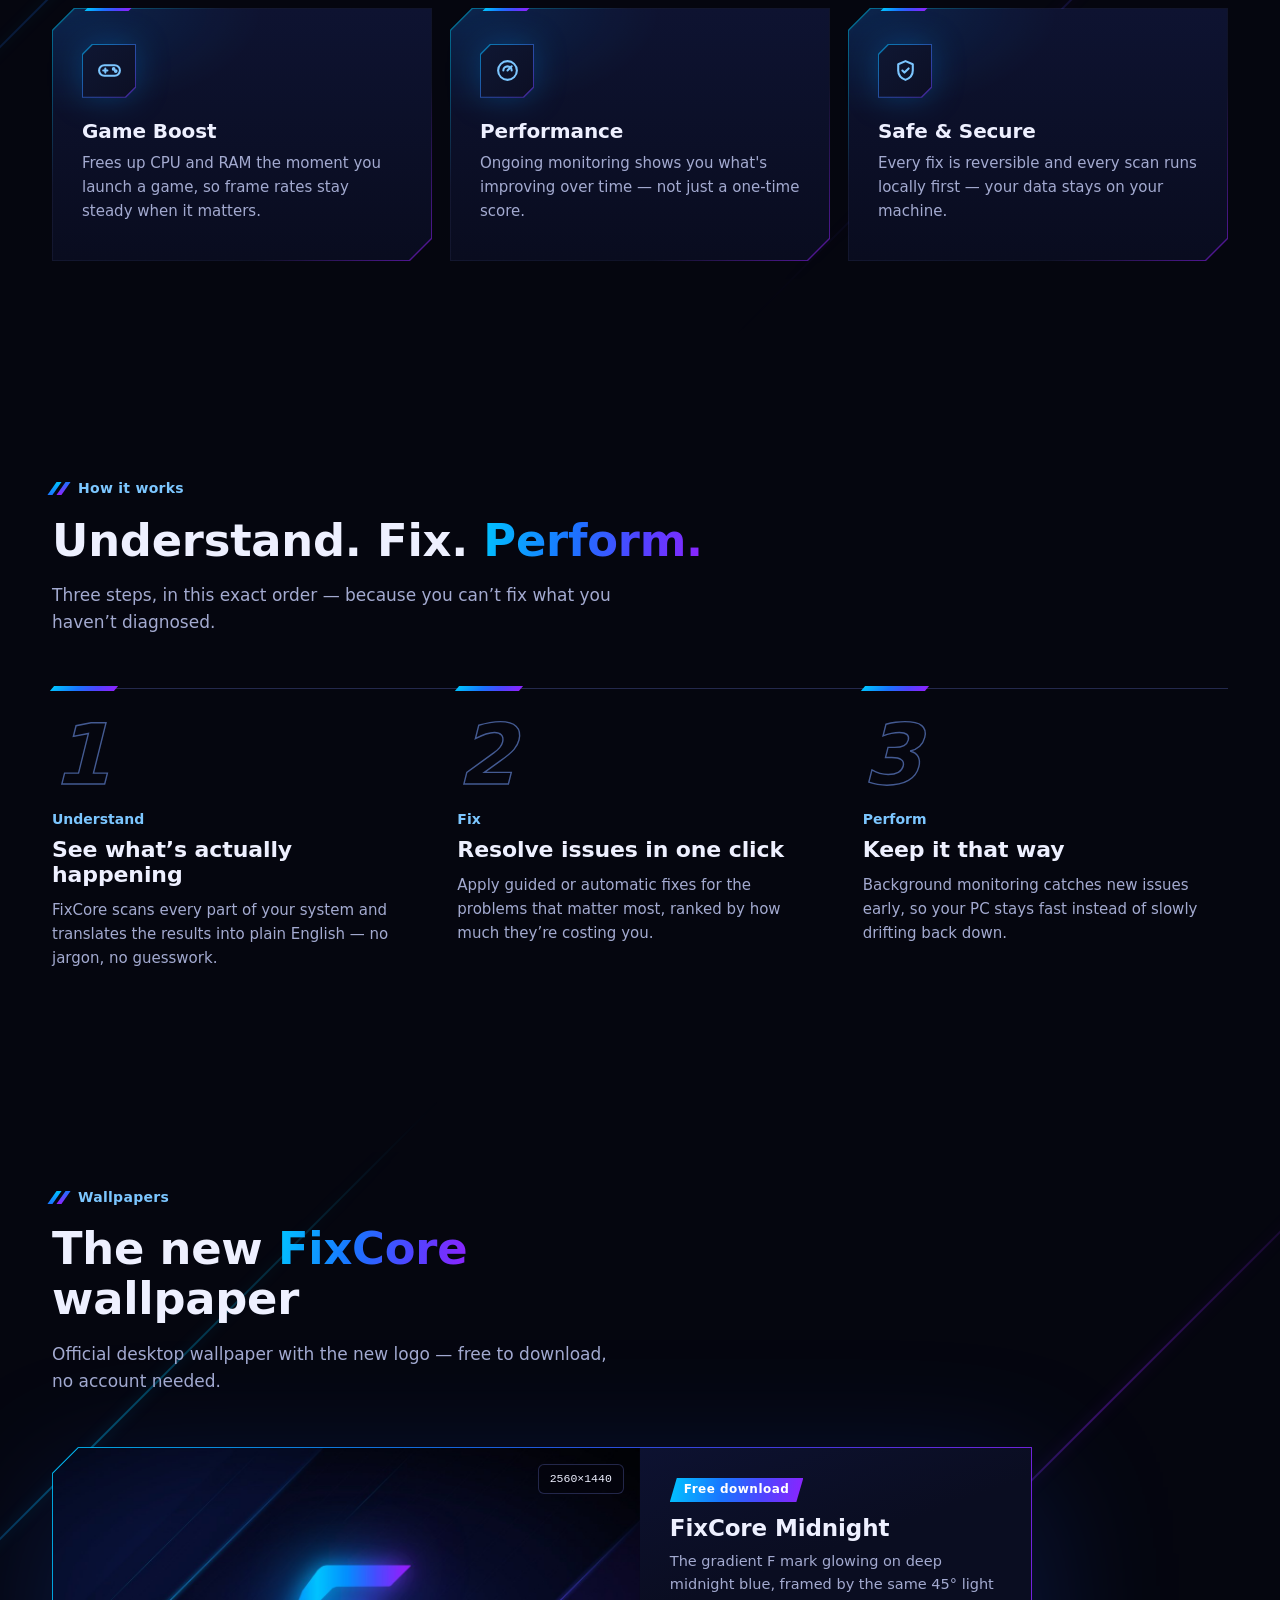
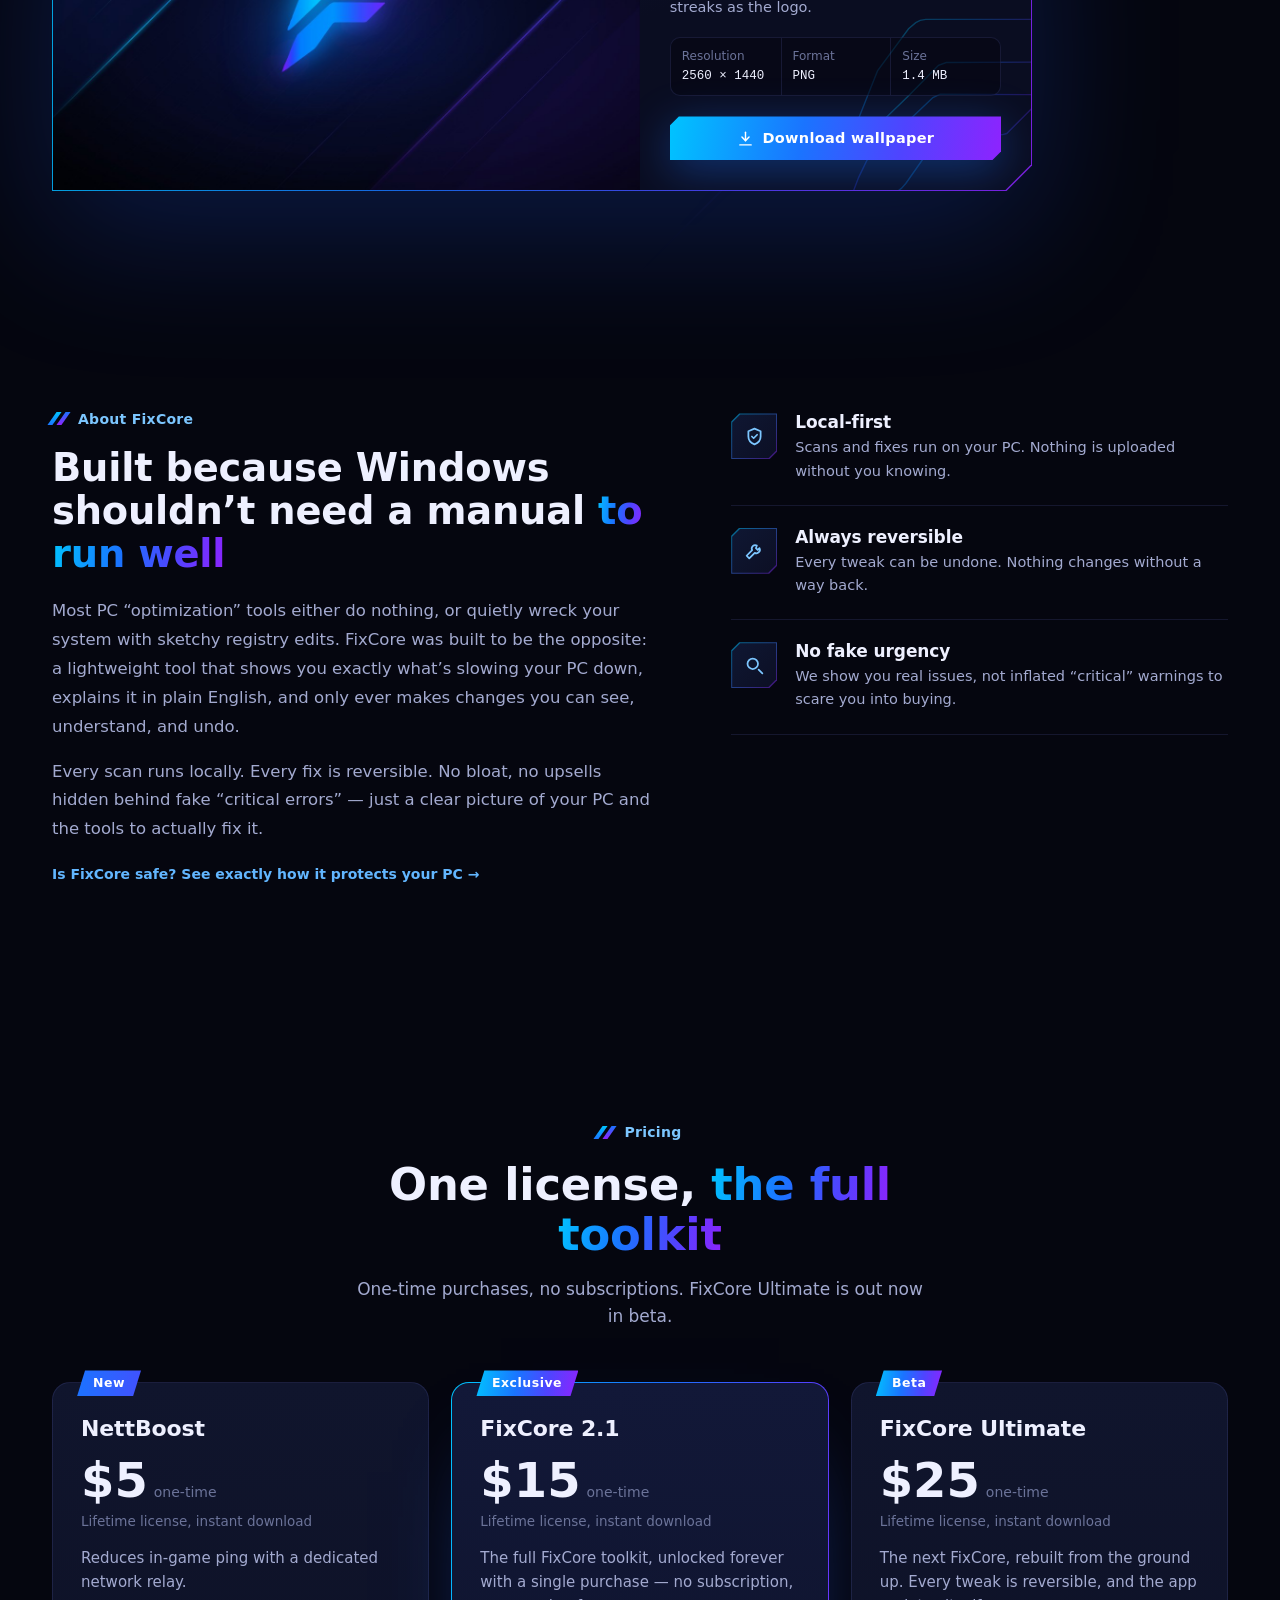
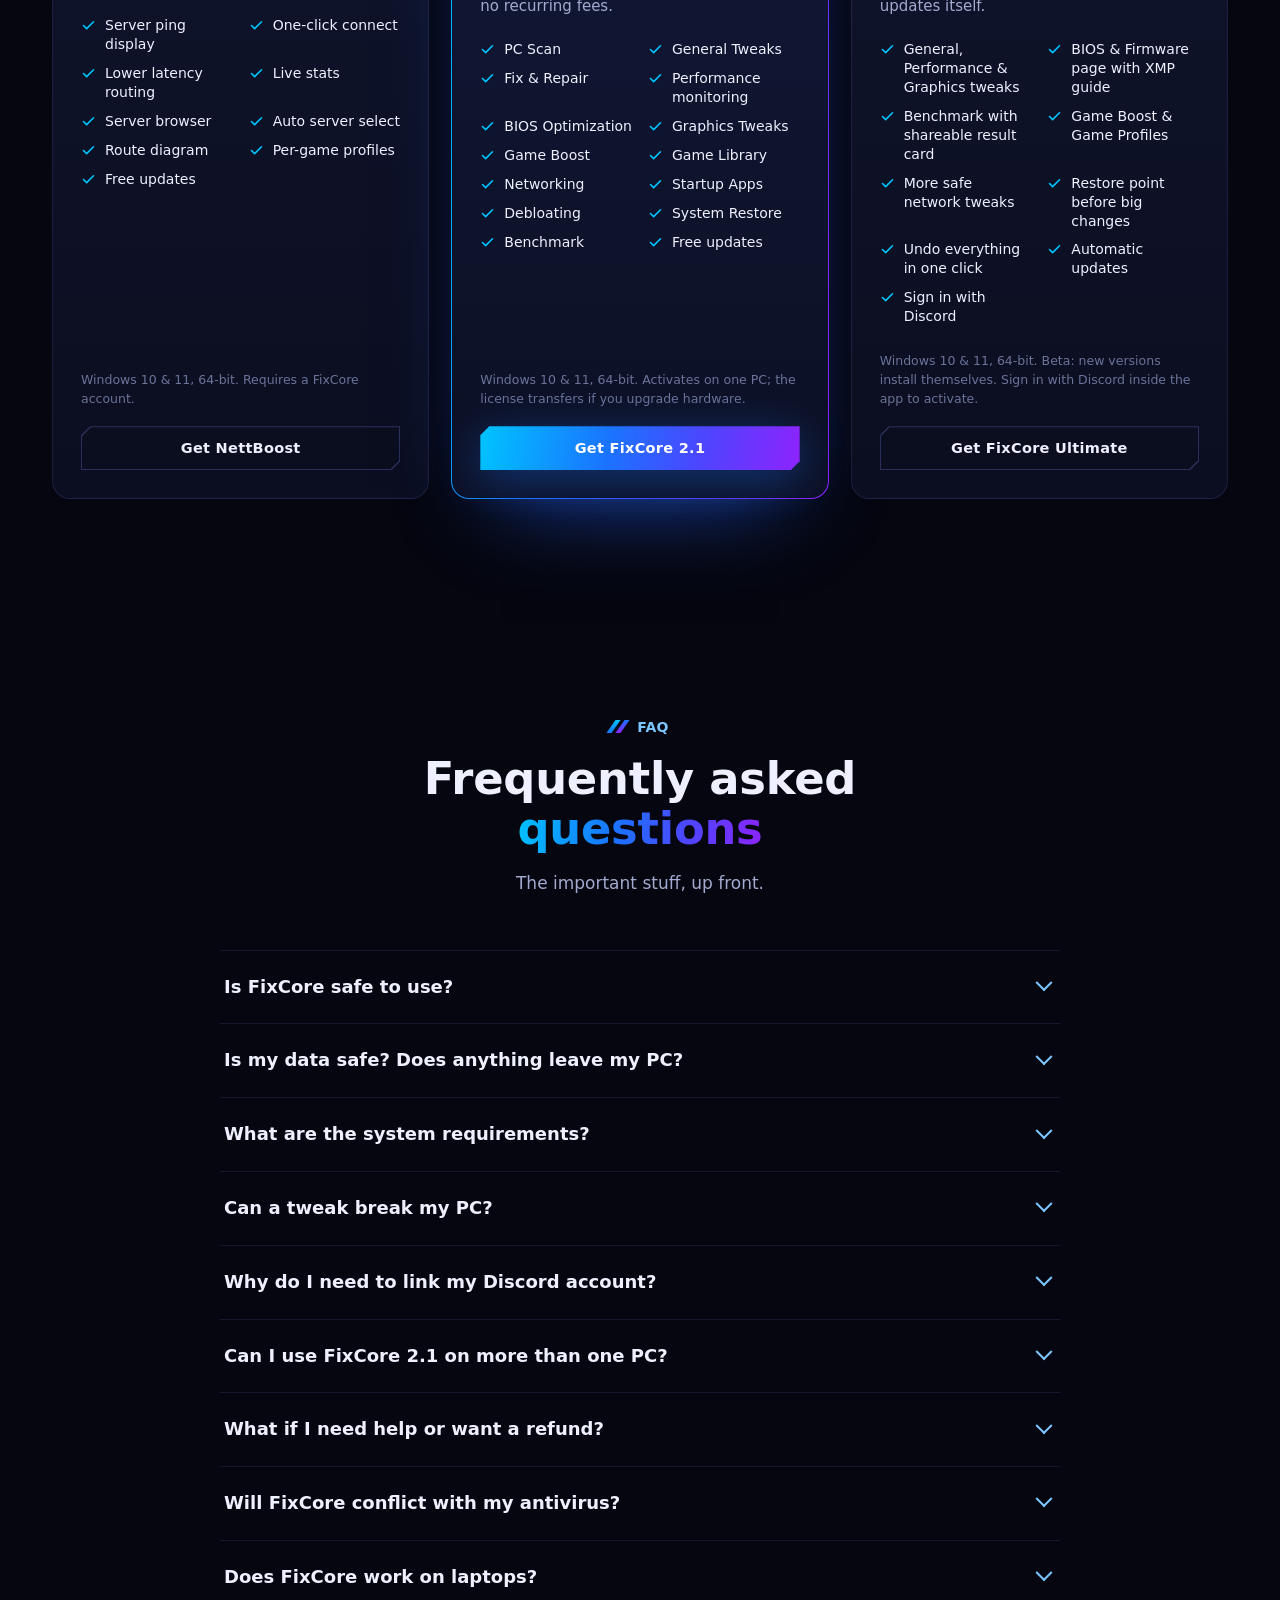
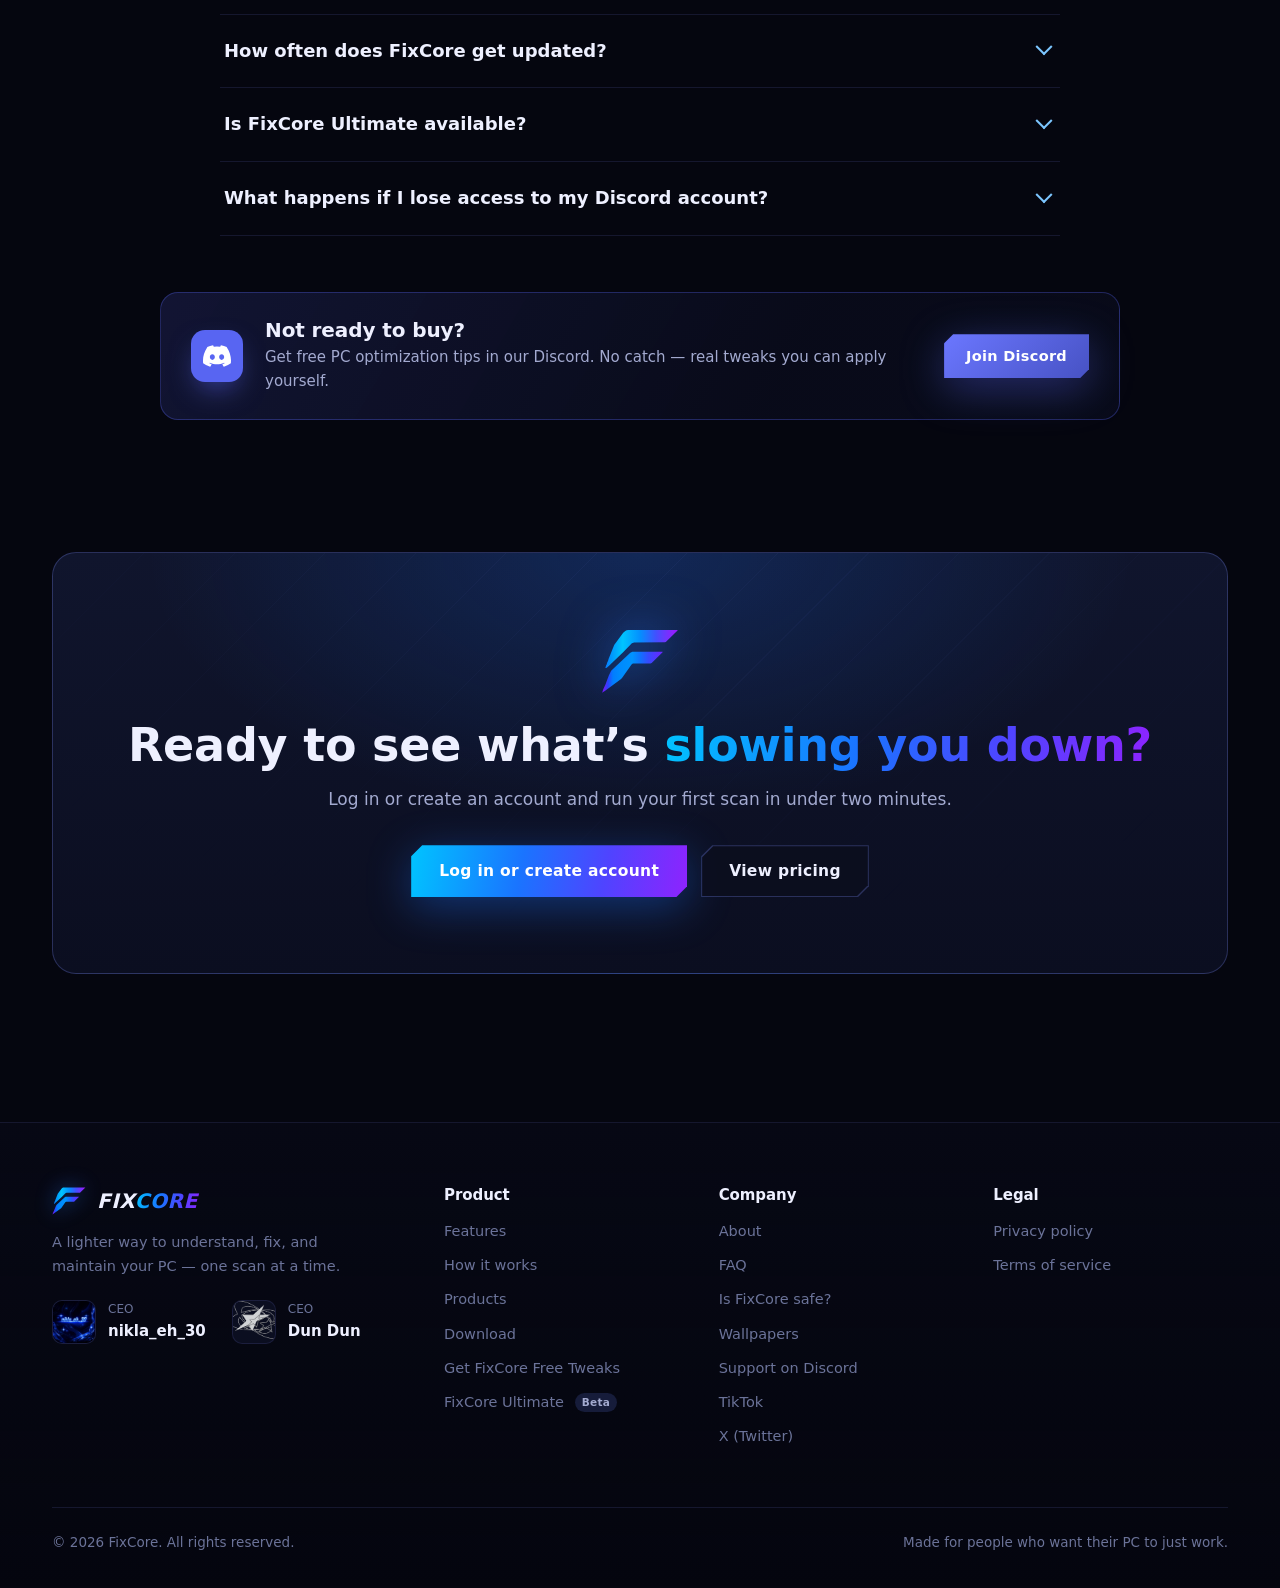
==== commit bb580d0a: "15" ====
--- a/index.html
+++ b/index.html
@@ -2,20 +2,19 @@
 <html lang="en">
 <head>
 <meta charset="UTF-8">
-<meta http-equiv="Content-Security-Policy" content="default-src 'self'; script-src 'self' 'sha256-XmFGZhYpRWzqjS08aFSjG/O9m71Kc00KHmCCa56nBFE=' 'sha256-UgBsmSJ3sj2iYAC6m/6LaHejY1MG4U70mtYmYf4UR2Y='; style-src 'self' 'unsafe-inline' https://fonts.googleapis.com; font-src 'self' data: https://fonts.gstatic.com; img-src 'self' data: https://cdn.discordapp.com https://media.discordapp.net; connect-src 'self' https://web-production-fae792.up.railway.app https://worker-production-8250.up.railway.app https://discord.com https://discordapp.com; object-src 'none'; base-uri 'self'; form-action 'self'">
+<meta http-equiv="Content-Security-Policy" content="default-src 'self'; script-src 'self' 'sha256-C7/QdcrygOsLZdI83aR+hnTNc4lNRMxpNGlQm4Z0E5Y='; style-src 'self' 'unsafe-inline' https://fonts.googleapis.com; font-src 'self' data: https://fonts.gstatic.com; img-src 'self' data: https://cdn.discordapp.com https://media.discordapp.net; connect-src 'self' https://web-production-fae792.up.railway.app https://worker-production-8250.up.railway.app https://discord.com https://discordapp.com; object-src 'none'; base-uri 'self'; form-action 'self'">
 <meta name="referrer" content="strict-origin-when-cross-origin">
 <meta name="viewport" content="width=device-width, initial-scale=1.0">
 <title>FixCore — Understand. Fix. Perform.</title>
-<script>window.FC_PROMO={code:'FIXCOREFIRST',offCents:1000,endsAt:'2026-10-06T02:17:00+02:00'};try{if(Date.now()>=Date.parse(window.FC_PROMO.endsAt))document.documentElement.classList.add('promo-ended');}catch(e){}</script>
-<meta name="description" content="FixCore is a Windows 10/11 optimization and repair app. It scans your PC locally, explains what's slowing it down, and fixes it with reversible tweaks. One-time $25, no subscription.">
+<meta name="description" content="FixCore is a Windows 10/11 optimization and repair app. It scans your PC locally, explains what's slowing it down, and fixes it with reversible tweaks. One-time $15, no subscription.">
 <link rel="canonical" href="https://fixcorepc.com/">
 <meta property="og:url" content="https://fixcorepc.com/">
-<script type="application/ld+json">{"@context": "https://schema.org", "@graph": [{"@type": "Organization", "@id": "https://fixcorepc.com/#org", "name": "FixCore", "url": "https://fixcorepc.com/", "logo": "https://fixcorepc.com/assets/fixcore-logo-512.png", "sameAs": ["https://discord.gg/xCGN2hXY8J", "https://www.tiktok.com/@fixcore_official"], "description": "FixCore makes Windows optimization and repair software: FixCore 2.1 and NettBoost."}, {"@type": "WebSite", "@id": "https://fixcorepc.com/#site", "name": "FixCore", "url": "https://fixcorepc.com/", "publisher": {"@id": "https://fixcorepc.com/#org"}}, {"@type": "SoftwareApplication", "name": "FixCore 2.1", "operatingSystem": "Windows 10, Windows 11 (64-bit)", "applicationCategory": "UtilitiesApplication", "description": "Windows 10/11 optimization and repair app: PC scan, reversible performance tweaks, fix & repair tools, BIOS optimization, graphics tweaks, Game Boost, networking, startup apps, debloating, System Restore and a before/after benchmark. One-time purchase, no subscription.", "url": "https://fixcorepc.com/fixcore-2-1.html", "downloadUrl": "https://fixcorepc.com/download.html", "publisher": {"@id": "https://fixcorepc.com/#org"}, "offers": {"@type": "Offer", "price": "25.00", "priceCurrency": "USD", "url": "https://fixcorepc.com/fixcore-2-1.html", "availability": "https://schema.org/InStock"}}, {"@type": "SoftwareApplication", "name": "FixCore NettBoost", "operatingSystem": "Windows 10, Windows 11 (64-bit)", "applicationCategory": "UtilitiesApplication", "description": "Lowers in-game ping by routing game traffic through a dedicated network relay, with live server ping, auto server select and per-game profiles.", "url": "https://fixcorepc.com/nettboost.html", "downloadUrl": "https://fixcorepc.com/download.html", "publisher": {"@id": "https://fixcorepc.com/#org"}, "offers": {"@type": "Offer", "price": "5.00", "priceCurrency": "USD", "url": "https://fixcorepc.com/nettboost.html", "availability": "https://schema.org/InStock"}}, {"@type": "FAQPage", "mainEntity": [{"@type": "Question", "name": "Is FixCore safe to use?", "acceptedAnswer": {"@type": "Answer", "text": "Yes. Scans and fixes run locally on your PC, nothing changes unless you choose it, and every change can be undone, including a full System Restore. The installer contains no bundled software, and payments go through Stripe. Read how FixCore keeps your PC safe."}}, {"@type": "Question", "name": "Is my data safe? Does anything leave my PC?", "acceptedAnswer": {"@type": "Answer", "text": "No. Every scan and fix runs locally on your machine. FixCore never uploads your files, settings, or personal data anywhere — the only things that leave your PC are your account email and your Discord username, used to sign you in."}}, {"@type": "Question", "name": "What are the system requirements?", "acceptedAnswer": {"@type": "Answer", "text": "Windows 10 or 11, 64-bit. 4 GB RAM minimum (8 GB recommended), and about 200 MB of free disk space. No separate .NET or runtime installs needed — everything is bundled in the .exe."}}, {"@type": "Question", "name": "Can a tweak break my PC?", "acceptedAnswer": {"@type": "Answer", "text": "Every change FixCore makes is reversible. BIOS, Graphics, and General Tweaks can be turned off the same way they were turned on, and System Restore lets you roll your whole system back to before you ran anything."}}, {"@type": "Question", "name": "Why do I need to link my Discord account?", "acceptedAnswer": {"@type": "Answer", "text": "Your FixCore account is created with your email and password. Linking Discord right after is what ties your license and scan history to that account — it's a one-time step. FixCore only reads your username and avatar; it can't see your messages, servers, or friends list."}}, {"@type": "Question", "name": "Can I use FixCore 2.1 on more than one PC?", "acceptedAnswer": {"@type": "Answer", "text": "FixCore 2.1 activates on a single PC per license. If you upgrade or replace your hardware, the license transfers — just sign in with the same Discord account on the new machine."}}, {"@type": "Question", "name": "What if I need help or want a refund?", "acceptedAnswer": {"@type": "Answer", "text": "Reach out any time through Support in the footer below. If something isn't working as expected, we'll help you fix it — and if you're not satisfied within 14 days of purchase, we'll refund it, no questions asked."}}, {"@type": "Question", "name": "Will FixCore conflict with my antivirus?", "acceptedAnswer": {"@type": "Answer", "text": "No. FixCore is a standard signed application and doesn't touch anything your antivirus should be worried about. Some antivirus tools flag new or unsigned tools by default — if that happens, just allow FixCore and it'll run normally."}}, {"@type": "Question", "name": "Does FixCore work on laptops?", "acceptedAnswer": {"@type": "Answer", "text": "Yes. All the software-level tweaks work the same on laptops as desktops. BIOS Optimization depends on your laptop manufacturer exposing those settings — FixCore checks automatically and skips anything your hardware doesn't support."}}, {"@type": "Question", "name": "How often does FixCore get updated?", "acceptedAnswer": {"@type": "Answer", "text": "We ship updates regularly as new Windows versions, GPU drivers, and games come out. Every FixCore 2.1 license includes free updates for as long as that version is supported — no extra cost, no separate purchase."}}, {"@type": "Question", "name": "What happens if I lose access to my Discord account?", "acceptedAnswer": {"@type": "Answer", "text": "Reach out through Support with your purchase details and we'll help move your license to a new Discord account. Keeping recovery options enabled on your Discord account is the best way to avoid this in the first place."}}]}]}</script>
+<script type="application/ld+json">{"@context": "https://schema.org", "@graph": [{"@type": "Organization", "@id": "https://fixcorepc.com/#org", "name": "FixCore", "url": "https://fixcorepc.com/", "logo": "https://fixcorepc.com/assets/fixcore-logo-512.png", "sameAs": ["https://discord.gg/xCGN2hXY8J", "https://www.tiktok.com/@fixcore_official"], "description": "FixCore makes Windows optimization and repair software: FixCore 2.1 and NettBoost."}, {"@type": "WebSite", "@id": "https://fixcorepc.com/#site", "name": "FixCore", "url": "https://fixcorepc.com/", "publisher": {"@id": "https://fixcorepc.com/#org"}}, {"@type": "SoftwareApplication", "name": "FixCore 2.1", "operatingSystem": "Windows 10, Windows 11 (64-bit)", "applicationCategory": "UtilitiesApplication", "description": "Windows 10/11 optimization and repair app: PC scan, reversible performance tweaks, fix & repair tools, BIOS optimization, graphics tweaks, Game Boost, networking, startup apps, debloating, System Restore and a before/after benchmark. One-time purchase, no subscription.", "url": "https://fixcorepc.com/fixcore-2-1.html", "downloadUrl": "https://fixcorepc.com/download.html", "publisher": {"@id": "https://fixcorepc.com/#org"}, "offers": {"@type": "Offer", "price": "15.00", "priceCurrency": "USD", "url": "https://fixcorepc.com/fixcore-2-1.html", "availability": "https://schema.org/InStock"}}, {"@type": "SoftwareApplication", "name": "FixCore NettBoost", "operatingSystem": "Windows 10, Windows 11 (64-bit)", "applicationCategory": "UtilitiesApplication", "description": "Lowers in-game ping by routing game traffic through a dedicated network relay, with live server ping, auto server select and per-game profiles.", "url": "https://fixcorepc.com/nettboost.html", "downloadUrl": "https://fixcorepc.com/download.html", "publisher": {"@id": "https://fixcorepc.com/#org"}, "offers": {"@type": "Offer", "price": "5.00", "priceCurrency": "USD", "url": "https://fixcorepc.com/nettboost.html", "availability": "https://schema.org/InStock"}}, {"@type": "FAQPage", "mainEntity": [{"@type": "Question", "name": "Is FixCore safe to use?", "acceptedAnswer": {"@type": "Answer", "text": "Yes. Scans and fixes run locally on your PC, nothing changes unless you choose it, and every change can be undone, including a full System Restore. The installer contains no bundled software, and payments go through Stripe. Read how FixCore keeps your PC safe."}}, {"@type": "Question", "name": "Is my data safe? Does anything leave my PC?", "acceptedAnswer": {"@type": "Answer", "text": "No. Every scan and fix runs locally on your machine. FixCore never uploads your files, settings, or personal data anywhere — the only things that leave your PC are your account email and your Discord username, used to sign you in."}}, {"@type": "Question", "name": "What are the system requirements?", "acceptedAnswer": {"@type": "Answer", "text": "Windows 10 or 11, 64-bit. 4 GB RAM minimum (8 GB recommended), and about 200 MB of free disk space. No separate .NET or runtime installs needed — everything is bundled in the .exe."}}, {"@type": "Question", "name": "Can a tweak break my PC?", "acceptedAnswer": {"@type": "Answer", "text": "Every change FixCore makes is reversible. BIOS, Graphics, and General Tweaks can be turned off the same way they were turned on, and System Restore lets you roll your whole system back to before you ran anything."}}, {"@type": "Question", "name": "Why do I need to link my Discord account?", "acceptedAnswer": {"@type": "Answer", "text": "Your FixCore account is created with your email and password. Linking Discord right after is what ties your license and scan history to that account — it's a one-time step. FixCore only reads your username and avatar; it can't see your messages, servers, or friends list."}}, {"@type": "Question", "name": "Can I use FixCore 2.1 on more than one PC?", "acceptedAnswer": {"@type": "Answer", "text": "FixCore 2.1 activates on a single PC per license. If you upgrade or replace your hardware, the license transfers — just sign in with the same Discord account on the new machine."}}, {"@type": "Question", "name": "What if I need help or want a refund?", "acceptedAnswer": {"@type": "Answer", "text": "Reach out any time through Support in the footer below. If something isn't working as expected, we'll help you fix it — and if you're not satisfied within 14 days of purchase, we'll refund it, no questions asked."}}, {"@type": "Question", "name": "Will FixCore conflict with my antivirus?", "acceptedAnswer": {"@type": "Answer", "text": "No. FixCore is a standard signed application and doesn't touch anything your antivirus should be worried about. Some antivirus tools flag new or unsigned tools by default — if that happens, just allow FixCore and it'll run normally."}}, {"@type": "Question", "name": "Does FixCore work on laptops?", "acceptedAnswer": {"@type": "Answer", "text": "Yes. All the software-level tweaks work the same on laptops as desktops. BIOS Optimization depends on your laptop manufacturer exposing those settings — FixCore checks automatically and skips anything your hardware doesn't support."}}, {"@type": "Question", "name": "How often does FixCore get updated?", "acceptedAnswer": {"@type": "Answer", "text": "We ship updates regularly as new Windows versions, GPU drivers, and games come out. Every FixCore 2.1 license includes free updates for as long as that version is supported — no extra cost, no separate purchase."}}, {"@type": "Question", "name": "What happens if I lose access to my Discord account?", "acceptedAnswer": {"@type": "Answer", "text": "Reach out through Support with your purchase details and we'll help move your license to a new Discord account. Keeping recovery options enabled on your Discord account is the best way to avoid this in the first place."}}]}]}</script>
 <meta name="theme-color" content="#05060f">
 <meta property="og:type" content="website">
 <meta property="og:site_name" content="FixCore">
 <meta property="og:title" content="FixCore — Understand. Fix. Perform.">
-<meta property="og:description" content="FixCore is a Windows 10/11 optimization and repair app. It scans your PC locally, explains what's slowing it down, and fixes it with reversible tweaks. One-time $25, no subscription.">
+<meta property="og:description" content="FixCore is a Windows 10/11 optimization and repair app. It scans your PC locally, explains what's slowing it down, and fixes it with reversible tweaks. One-time $15, no subscription.">
 <meta property="og:image" content="https://fixcorepc.com/assets/og-banner.jpg">
 <meta property="og:image:width" content="1600">
 <meta property="og:image:height" content="640">
@@ -86,7 +85,7 @@
           <a href="#how-it-works" class="btn btn-ghost btn-lg">See how it works</a>
         </div>
         <ul class="hero-facts">
-          <li><b><span class="promo-on">$15</span><span class="promo-off">$25</span>, once</b><span class="promo-on">Launch offer, save $10</span><span class="promo-off">No subscription</span></li>
+          <li><b>$15, once</b>No subscription</li>
           <li><b>Windows 10 &amp; 11</b>64-bit</li>
           <li><b>Reversible</b>Every tweak can be undone</li>
         </ul>
@@ -323,8 +322,7 @@
         <article class="price-card featured" data-reveal style="--d:1">
           <span class="tag">Exclusive</span>
           <h3>FixCore 2.1</h3>
-          <div class="price"><span class="promo-on"><s class="price-old">$25</s>$15</span><span class="promo-off">$25</span><small>one-time</small></div>
-          <div class="promo-deal promo-on"><span class="save-chip">Save $10</span><span class="promo-timer"><svg viewBox="0 0 24 24" fill="none" stroke="currentColor" stroke-width="2" stroke-linecap="round" stroke-linejoin="round" aria-hidden="true"><circle cx="12" cy="12" r="10"/><path d="M12 6v6l4 2"/></svg> Offer ends in <b data-promo-countdown>5d</b></span></div>
+          <div class="price">$15<small>one-time</small></div>
           <p class="price-meta">Lifetime license, instant download</p>
           <p class="desc">The full FixCore toolkit, unlocked forever with a single purchase — no subscription, no recurring fees.</p>
           <ul class="check-list"><li><svg viewBox="0 0 24 24" fill="none" stroke="currentColor" stroke-width="2.6" stroke-linecap="round" stroke-linejoin="round" aria-hidden="true"><path d="M20 6L9 17l-5-5"/></svg><span>PC Scan</span></li><li><svg viewBox="0 0 24 24" fill="none" stroke="currentColor" stroke-width="2.6" stroke-linecap="round" stroke-linejoin="round" aria-hidden="true"><path d="M20 6L9 17l-5-5"/></svg><span>General Tweaks</span></li><li><svg viewBox="0 0 24 24" fill="none" stroke="currentColor" stroke-width="2.6" stroke-linecap="round" stroke-linejoin="round" aria-hidden="true"><path d="M20 6L9 17l-5-5"/></svg><span>Fix &amp; Repair</span></li><li><svg viewBox="0 0 24 24" fill="none" stroke="currentColor" stroke-width="2.6" stroke-linecap="round" stroke-linejoin="round" aria-hidden="true"><path d="M20 6L9 17l-5-5"/></svg><span>Performance monitoring</span></li><li><svg viewBox="0 0 24 24" fill="none" stroke="currentColor" stroke-width="2.6" stroke-linecap="round" stroke-linejoin="round" aria-hidden="true"><path d="M20 6L9 17l-5-5"/></svg><span>BIOS Optimization</span></li><li><svg viewBox="0 0 24 24" fill="none" stroke="currentColor" stroke-width="2.6" stroke-linecap="round" stroke-linejoin="round" aria-hidden="true"><path d="M20 6L9 17l-5-5"/></svg><span>Graphics Tweaks</span></li><li><svg viewBox="0 0 24 24" fill="none" stroke="currentColor" stroke-width="2.6" stroke-linecap="round" stroke-linejoin="round" aria-hidden="true"><path d="M20 6L9 17l-5-5"/></svg><span>Game Boost</span></li><li><svg viewBox="0 0 24 24" fill="none" stroke="currentColor" stroke-width="2.6" stroke-linecap="round" stroke-linejoin="round" aria-hidden="true"><path d="M20 6L9 17l-5-5"/></svg><span>Game Library</span></li><li><svg viewBox="0 0 24 24" fill="none" stroke="currentColor" stroke-width="2.6" stroke-linecap="round" stroke-linejoin="round" aria-hidden="true"><path d="M20 6L9 17l-5-5"/></svg><span>Networking</span></li><li><svg viewBox="0 0 24 24" fill="none" stroke="currentColor" stroke-width="2.6" stroke-linecap="round" stroke-linejoin="round" aria-hidden="true"><path d="M20 6L9 17l-5-5"/></svg><span>Startup Apps</span></li><li><svg viewBox="0 0 24 24" fill="none" stroke="currentColor" stroke-width="2.6" stroke-linecap="round" stroke-linejoin="round" aria-hidden="true"><path d="M20 6L9 17l-5-5"/></svg><span>Debloating</span></li><li><svg viewBox="0 0 24 24" fill="none" stroke="currentColor" stroke-width="2.6" stroke-linecap="round" stroke-linejoin="round" aria-hidden="true"><path d="M20 6L9 17l-5-5"/></svg><span>System Restore</span></li><li><svg viewBox="0 0 24 24" fill="none" stroke="currentColor" stroke-width="2.6" stroke-linecap="round" stroke-linejoin="round" aria-hidden="true"><path d="M20 6L9 17l-5-5"/></svg><span>Benchmark</span></li><li><svg viewBox="0 0 24 24" fill="none" stroke="currentColor" stroke-width="2.6" stroke-linecap="round" stroke-linejoin="round" aria-hidden="true"><path d="M20 6L9 17l-5-5"/></svg><span>Free updates</span></li></ul>
@@ -1662,7 +1660,7 @@
     cartBadge.classList.toggle('show', count > 0);
 
     if (count === 0){
-      cartBody.innerHTML = '<div class="cart-empty"><p>Your cart is empty. Pick a product to get started:</p><a class="cart-pick" href="fixcore-2-1.html"><img src="assets/fixcore-logo.svg" alt=""><span><b>FixCore 2.1</b><small>Full toolkit, one-time purchase</small></span><em><span class="promo-on"><s class="price-old sm">$25</s>$15</span><span class="promo-off">$25</span></em></a><a class="cart-pick" href="nettboost.html"><img src="assets/fixcore-logo.svg" alt=""><span><b>NettBoost</b><small>Lower in-game ping</small></span><em>$5</em></a></div>';
+      cartBody.innerHTML = '<div class="cart-empty"><p>Your cart is empty. Pick a product to get started:</p><a class="cart-pick" href="fixcore-2-1.html"><img src="assets/fixcore-logo.svg" alt=""><span><b>FixCore 2.1</b><small>Full toolkit, one-time purchase</small></span><em>$15</em></a><a class="cart-pick" href="nettboost.html"><img src="assets/fixcore-logo.svg" alt=""><span><b>NettBoost</b><small>Lower in-game ping</small></span><em>$5</em></a></div>';
       cartFoot.style.display = 'none';
       return;
     }
